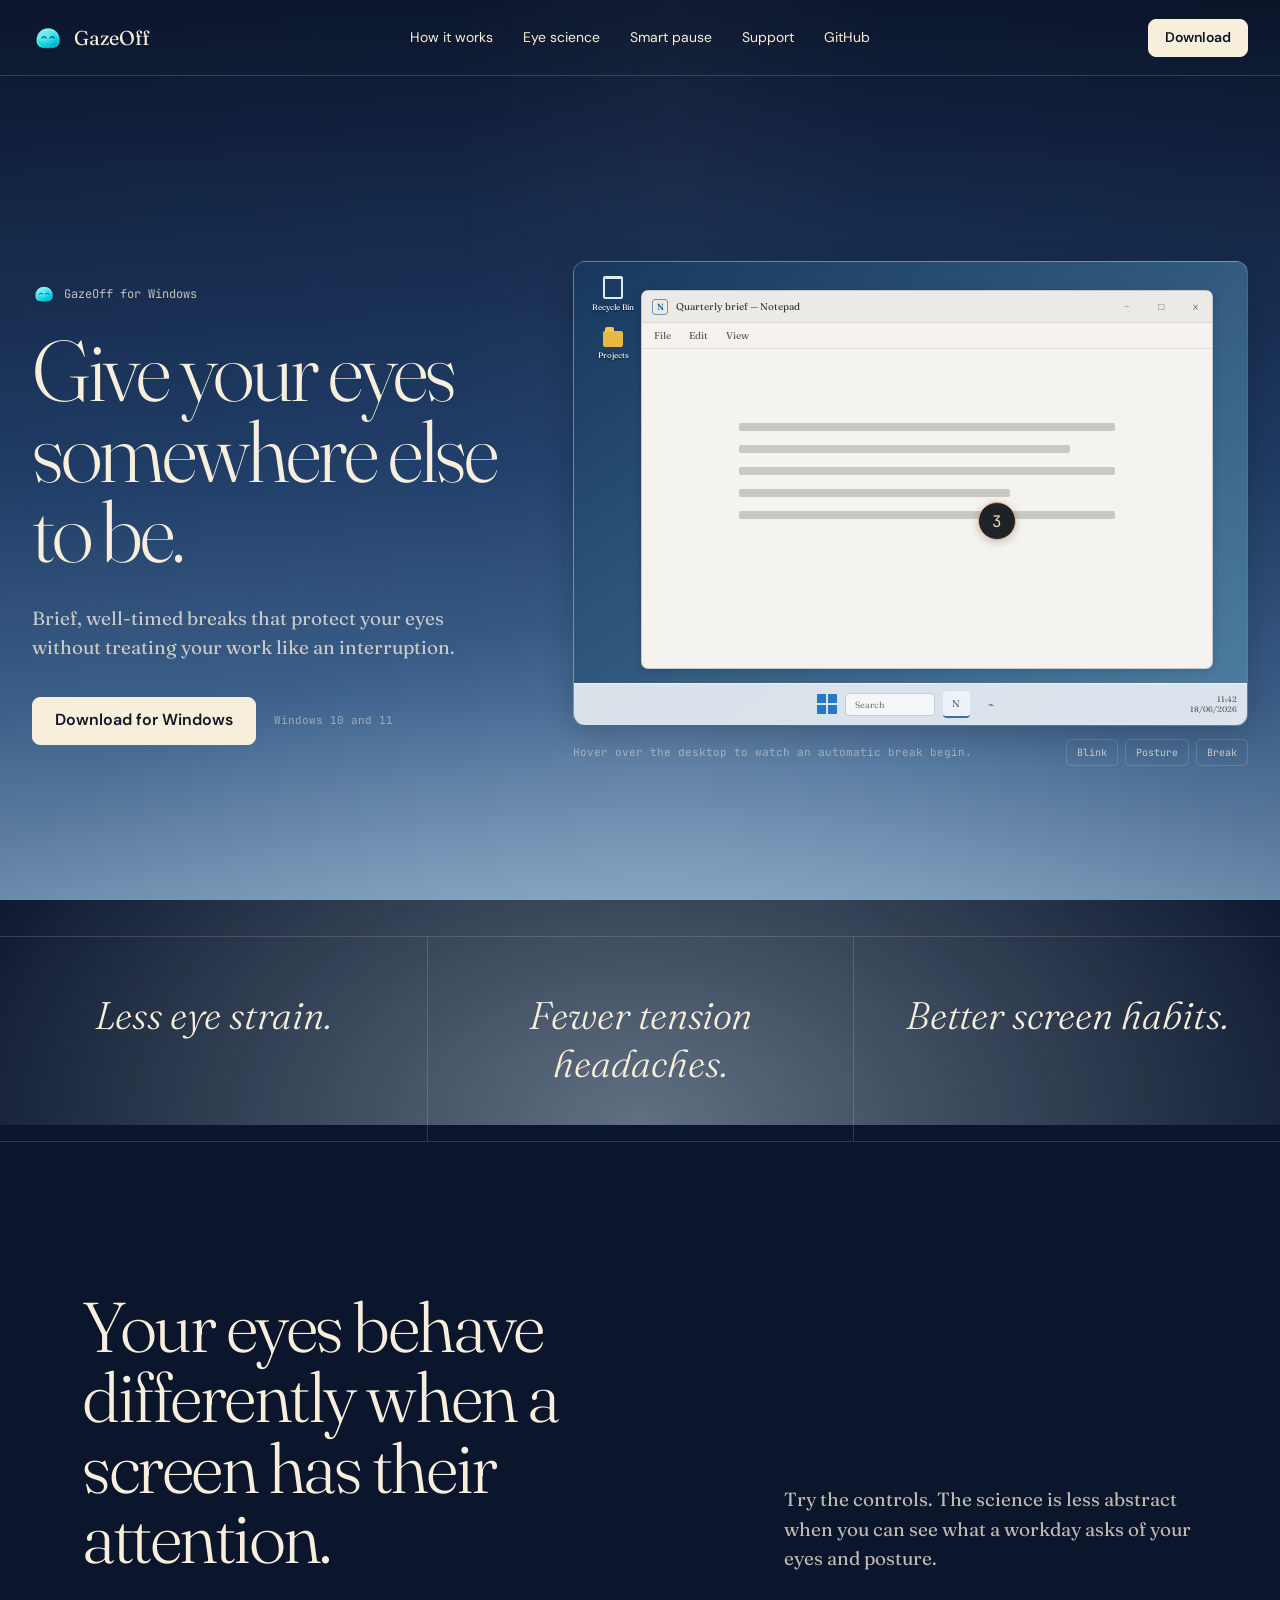
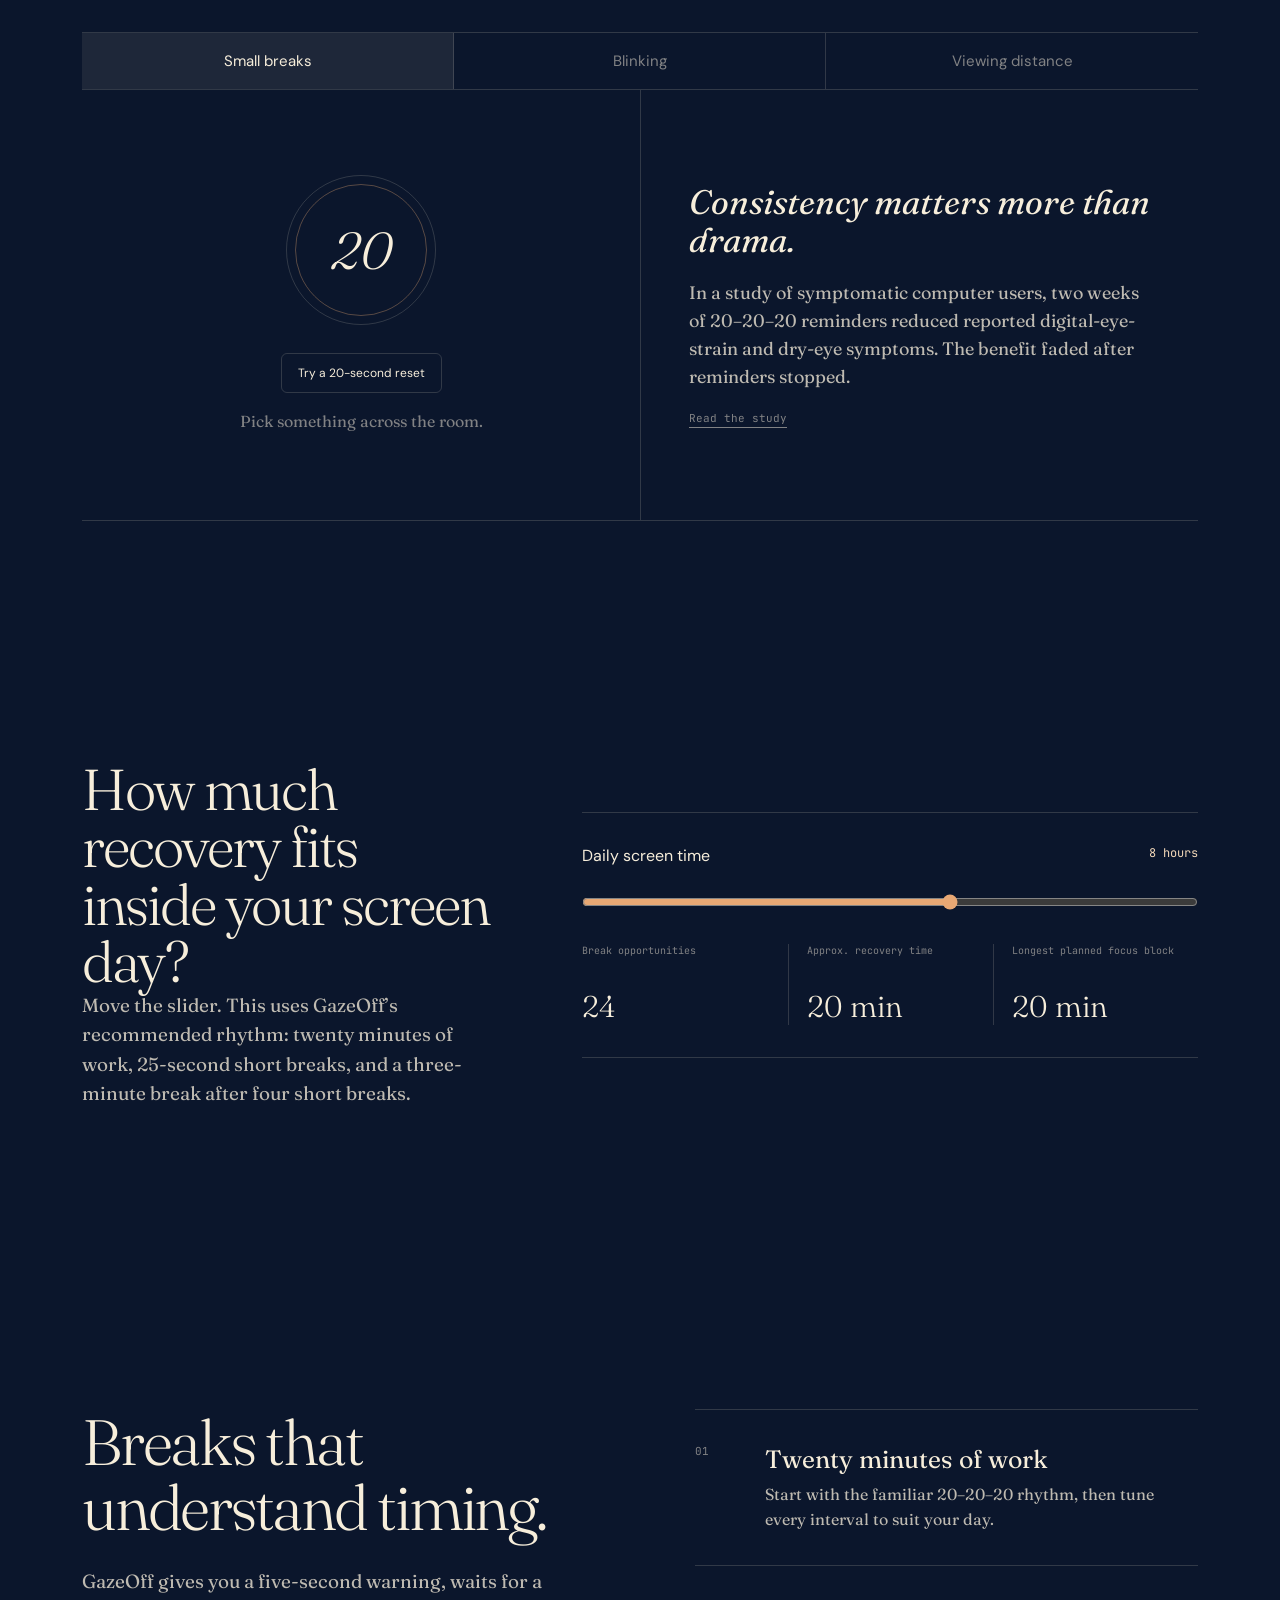
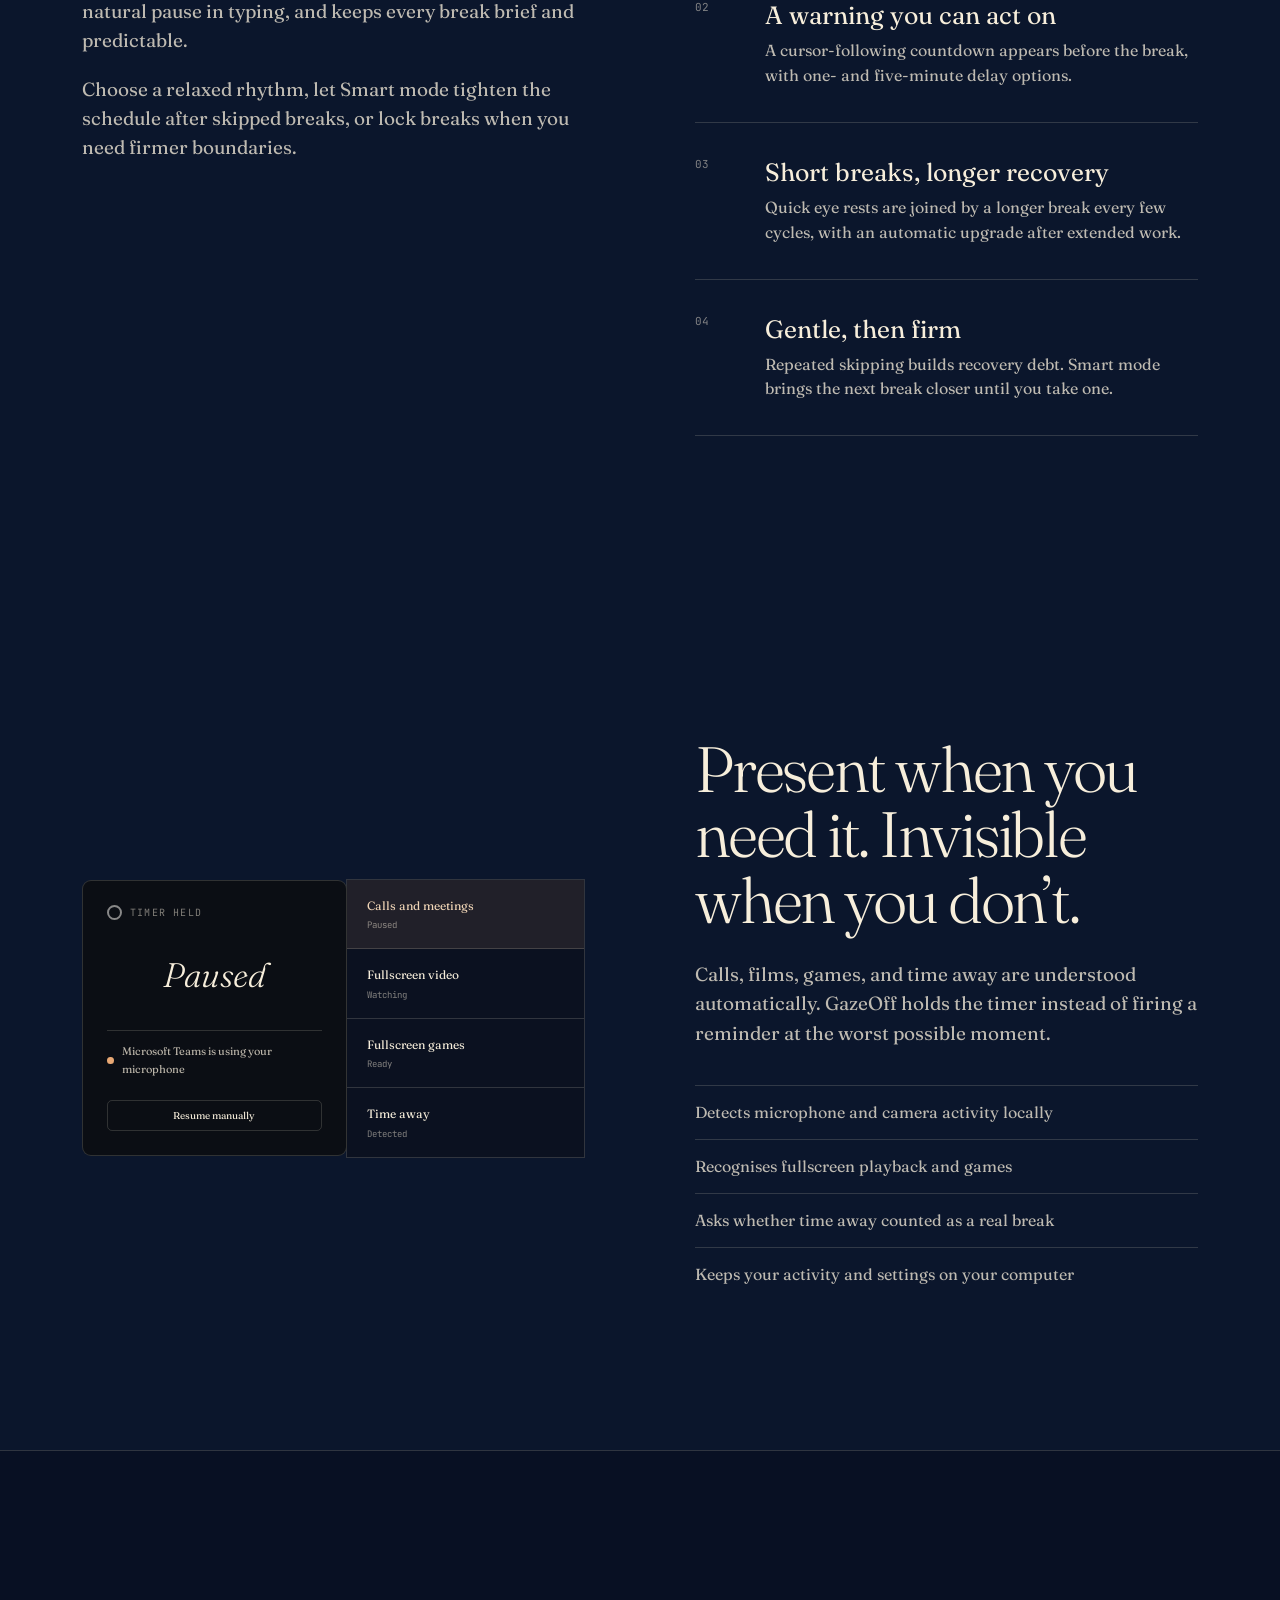
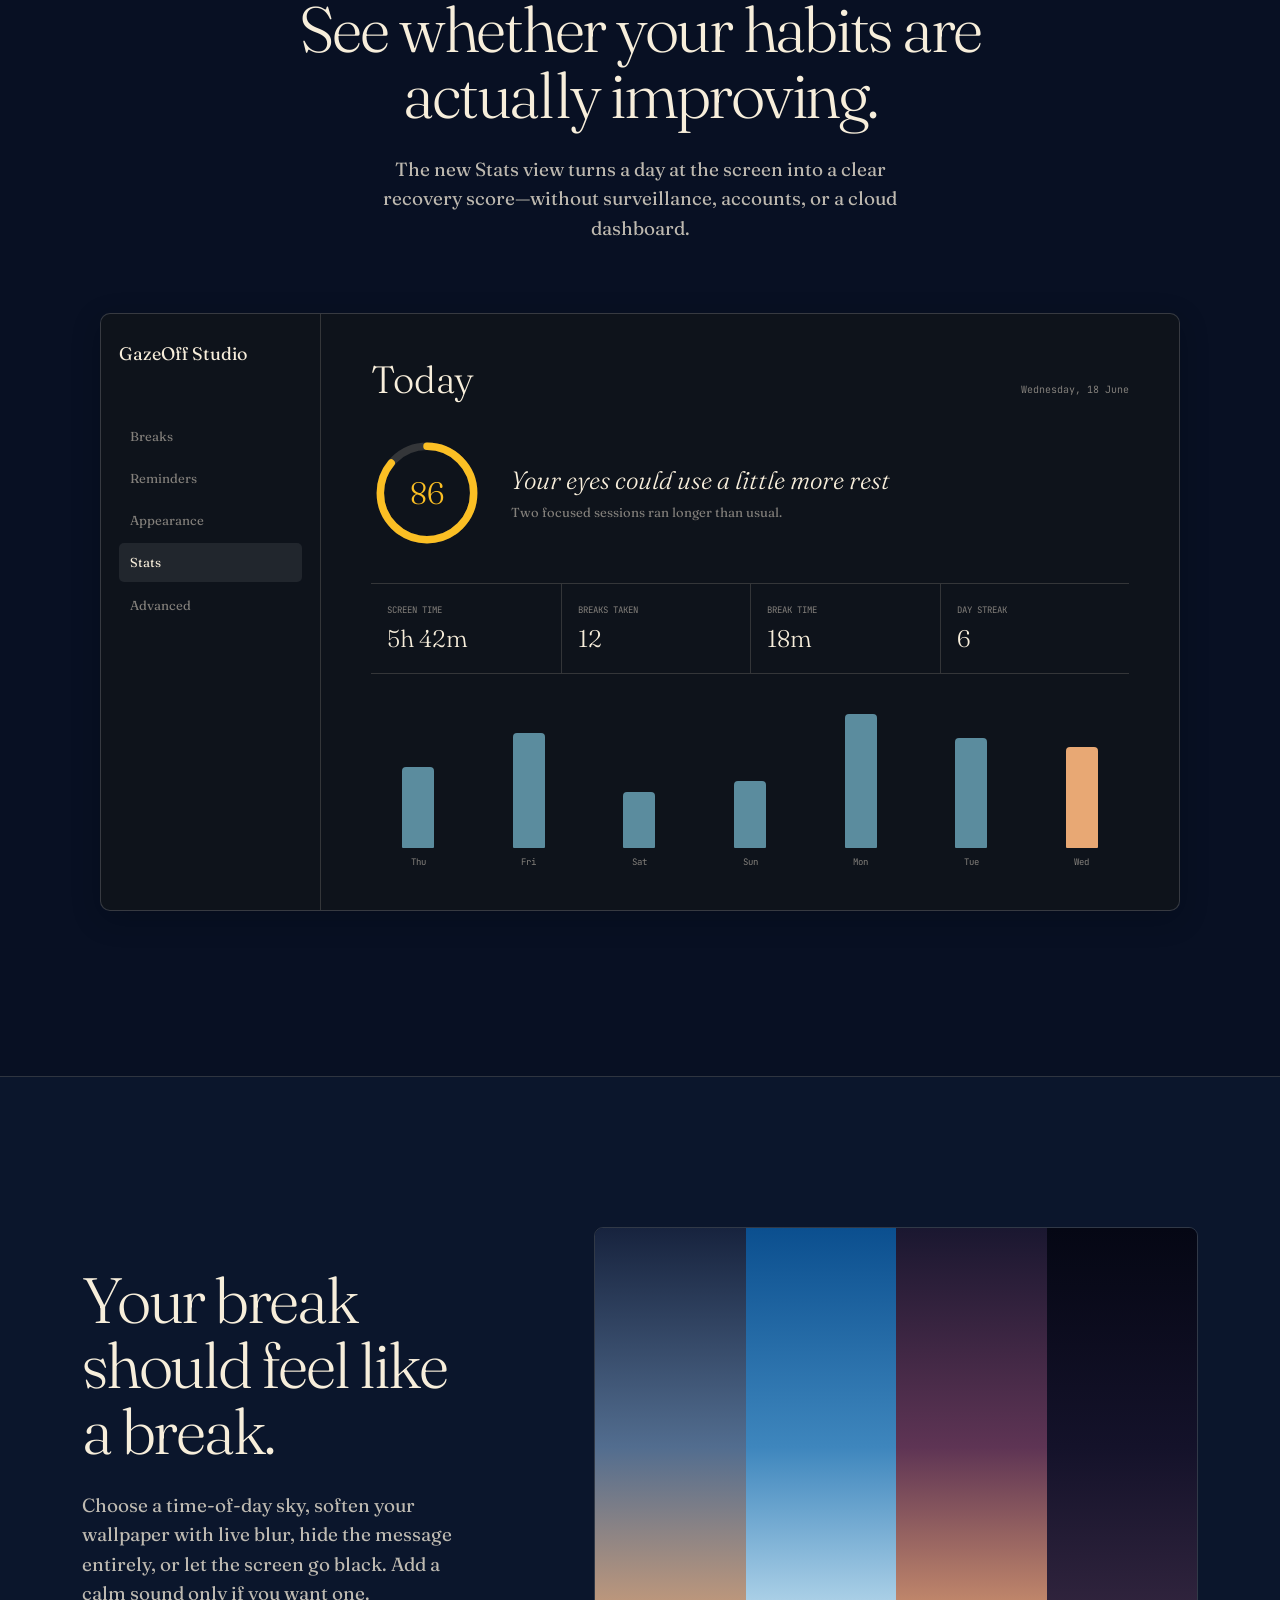
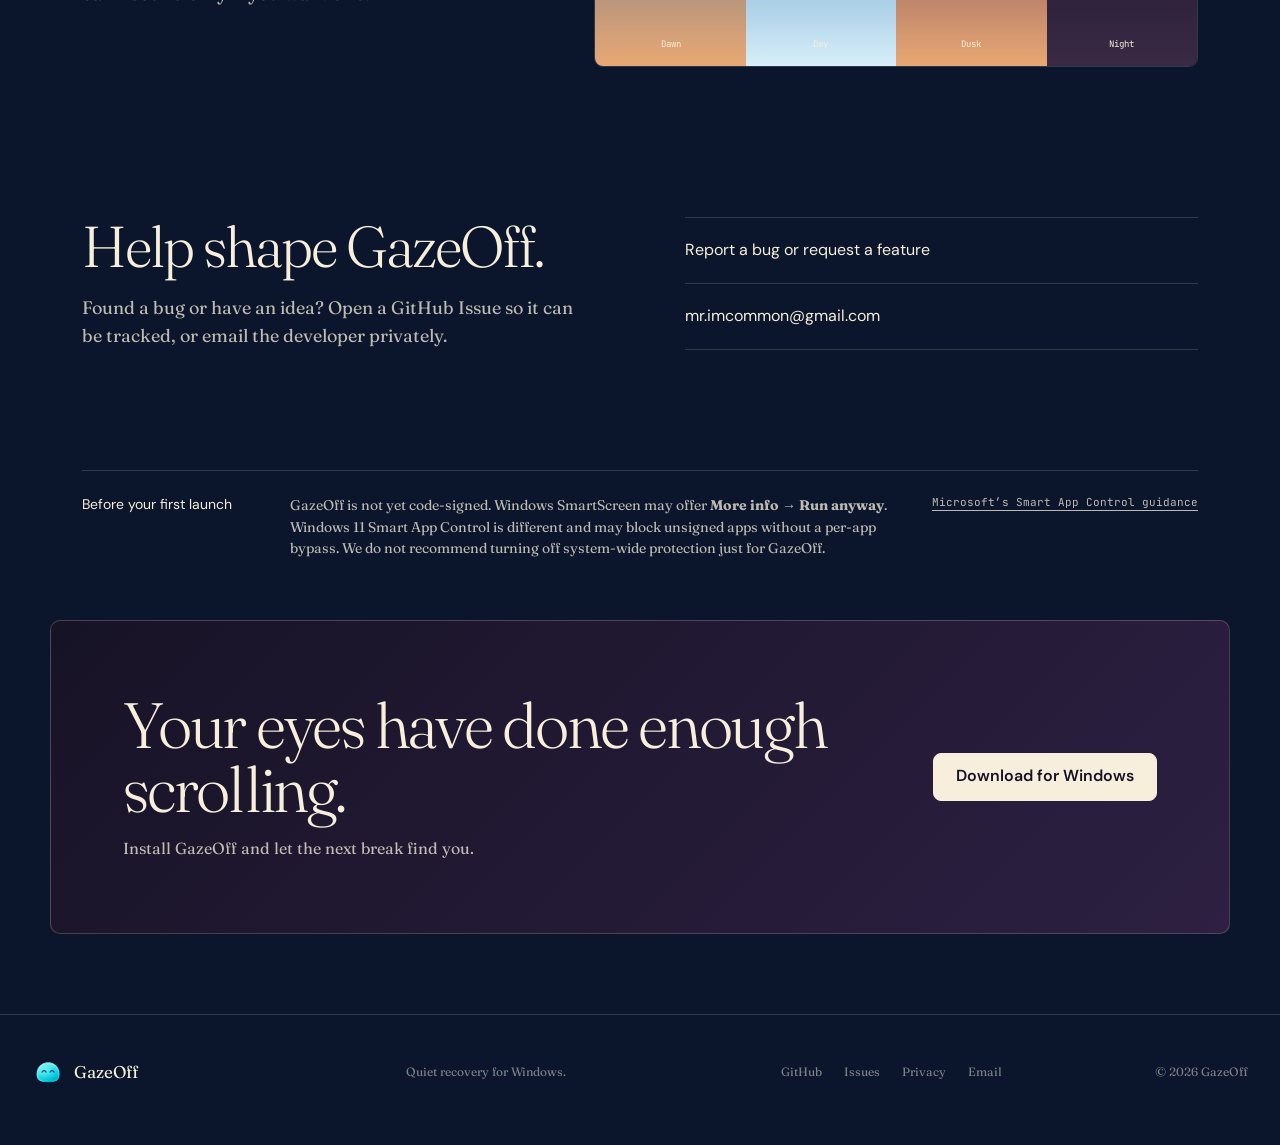
==== website/index.html @ c71328bc "Host v0.1.3 download on Vercel" ====
<!doctype html>
<html lang="en">
<head>
  <meta charset="utf-8">
  <meta name="viewport" content="width=device-width, initial-scale=1">
  <meta name="description" content="GazeOff is a quiet Windows companion for healthier screen habits, with smart breaks, blink and posture reminders, and recovery statistics.">
  <meta name="theme-color" content="#0b162c">
  <title>GazeOff — Give your eyes somewhere else to be</title>
  <link rel="preconnect" href="https://fonts.googleapis.com">
  <link rel="preconnect" href="https://fonts.gstatic.com" crossorigin>
  <link href="https://fonts.googleapis.com/css2?family=DM+Sans:wght@400;500;600&family=Fraunces:ital,opsz,wght@0,9..144,300;0,9..144,450;1,9..144,350&family=JetBrains+Mono:wght@400;500&display=swap" rel="stylesheet">
  <link rel="stylesheet" href="style.css?v=0.1.3">
</head>
<body>
  <div class="sky" aria-hidden="true"><div class="sky-glow"></div><div class="stars"></div></div>

  <header class="site-header">
    <a class="brand" href="#top" aria-label="GazeOff home">
      <img src="assets/tray_blob.png" alt="">
      <span>GazeOff</span>
    </a>
    <nav aria-label="Main navigation">
      <a href="#how-it-works">How it works</a>
      <a href="#science">Eye science</a>
      <a href="#intelligence">Smart pause</a>
      <a href="#support">Support</a>
      <a href="https://github.com/MDSD0/GazeOff" target="_blank" rel="noreferrer">GitHub</a>
    </nav>
    <a class="button button-compact" href="https://gazeoff.vercel.app/downloads/v0.1.3/GazeOff-windows-x64.exe" download>Download</a>
  </header>

  <main id="top">
    <section class="hero">
      <div class="hero-copy">
        <p class="release"><img src="assets/tray_blob.png" alt=""> GazeOff for Windows</p>
        <h1>Give your eyes<br>somewhere else to be.</h1>
        <p class="hero-intro">Brief, well-timed breaks that protect your eyes without treating your work like an interruption.</p>
        <div class="hero-actions">
          <a class="button" href="https://gazeoff.vercel.app/downloads/v0.1.3/GazeOff-windows-x64.exe" download>Download for Windows</a>
          <span>Windows 10 and 11</span>
        </div>
      </div>

      <div class="hero-demo" aria-label="GazeOff break demonstration">
        <div class="desktop-demo">
          <div class="desktop-icons" aria-hidden="true"><span><i class="bin-icon"></i>Recycle Bin</span><span><i class="folder-icon"></i>Projects</span></div>
          <div class="work-window">
            <div class="window-bar"><span class="notepad-mark">N</span><span>Quarterly brief — Notepad</span><div class="window-actions"><i>−</i><i>□</i><i>×</i></div></div>
            <div class="window-menu"><span>File</span><span>Edit</span><span>View</span></div>
            <div class="document-lines"><i></i><i></i><i></i><i></i><i></i></div>
          </div>
          <div class="windows-taskbar"><span class="windows-mark"><i></i><i></i><i></i><i></i></span><span class="task-search">Search</span><span class="task-app active">N</span><span class="task-app">⌁</span><span class="task-clock">11:42<br>18/06/2026</span></div>
          <div class="nudge nudge-blink" aria-hidden="true"><svg viewBox="0 0 200 200"><path class="blink-eye" d="M28 102C42 78 76 78 90 102"/><path class="blink-eye right" d="M110 102C124 78 158 78 172 102"/></svg><span>Blink</span></div>
          <div class="nudge nudge-posture" aria-hidden="true"><svg viewBox="0 0 200 200"><g class="posture-arrow"><path d="M100 145V55M60 95l40-40 40 40"/></g></svg><span>Fix posture</span></div>
          <div class="cursor-countdown" id="cursorCountdown" hidden>5</div>
          <div class="break-screen" id="breakScreen">
            <div class="break-drift"></div>
            <span class="break-brand">GazeOff</span>
            <p class="break-message">Gaze off. <i>See how beautiful the sky is.</i></p>
            <strong>00:25</strong><div class="break-meter"><i></i></div>
            <span class="break-label">Look far</span>
          </div>
        </div>
        <div class="demo-foot"><p class="demo-caption">Hover over the desktop to watch an automatic break begin.</p><div class="demo-controls"><button type="button" data-nudge="blink">Blink</button><button type="button" data-nudge="posture">Posture</button><button type="button" data-show-break>Break</button></div></div>
      </div>
    </section>

    <section class="outcomes" aria-label="Benefits">
      <p>Less eye strain.</p><p>Fewer tension headaches.</p><p>Better screen habits.</p>
    </section>

    <section class="science-lab" id="science">
      <div class="science-intro">
        <h2>Your eyes behave differently when a screen has their attention.</h2>
        <p>Try the controls. The science is less abstract when you can see what a workday asks of your eyes and posture.</p>
      </div>
      <div class="science-interface">
        <div class="science-tabs" role="tablist" aria-label="Explore screen health science">
          <button class="active" type="button" role="tab" aria-selected="true" data-science-tab="breaks">Small breaks</button>
          <button type="button" role="tab" aria-selected="false" data-science-tab="blink">Blinking</button>
          <button type="button" role="tab" aria-selected="false" data-science-tab="posture">Viewing distance</button>
        </div>

        <div class="science-panels">
          <article class="science-panel" data-science-panel="blink">
            <div class="blink-lab">
              <div class="lab-eyes"><i></i><i></i></div>
              <button type="button" id="blinkNow">Blink now</button>
              <span id="blinkCount">0 intentional blinks</span>
            </div>
            <div class="fact-copy"><strong>Electronic reading changes the blink itself.</strong><p>In a controlled study of 50 readers, every reading task lowered blink rate. Electronic reading was the only condition that also increased incomplete blinks.</p><a href="https://pubmed.ncbi.nlm.nih.gov/26517404/" target="_blank" rel="noreferrer">Read the study</a></div>
          </article>

          <article class="science-panel" data-science-panel="posture">
            <div class="distance-lab">
              <div class="person-mark"><i></i><span></span></div><div class="distance-line"><b id="distanceValue">20 in</b></div><div class="monitor-mark"><i></i></div>
              <input id="distanceRange" type="range" min="12" max="32" value="20" aria-label="Monitor viewing distance in inches">
              <p id="distanceStatus">A comfortable minimum.</p>
            </div>
            <div class="fact-copy"><strong>Your neck and eyes share the same workstation.</strong><p>OSHA recommends placing the monitor directly in front of you, at least 20 inches away, with the top line at or below eye level.</p><a href="https://www.osha.gov/etools/computer-workstations/components/monitors" target="_blank" rel="noreferrer">OSHA monitor guidance</a></div>
          </article>

          <article class="science-panel active" data-science-panel="breaks">
            <div class="reset-lab"><div class="reset-ring"><span id="resetTime">20</span></div><button type="button" id="startReset">Try a 20-second reset</button><p id="resetPrompt">Pick something across the room.</p></div>
            <div class="fact-copy"><strong>Consistency matters more than drama.</strong><p>In a study of symptomatic computer users, two weeks of 20–20–20 reminders reduced reported digital-eye-strain and dry-eye symptoms. The benefit faded after reminders stopped.</p><a href="https://pubmed.ncbi.nlm.nih.gov/35963776/" target="_blank" rel="noreferrer">Read the study</a></div>
          </article>
        </div>
      </div>
    </section>

    <section class="screen-math" aria-label="Screen day calculator">
      <div><h2>How much recovery fits inside your screen day?</h2><p>Move the slider. This uses GazeOff’s recommended rhythm: twenty minutes of work, 25-second short breaks, and a three-minute break after four short breaks.</p></div>
      <div class="day-calculator">
        <label for="screenHours">Daily screen time <output id="hoursOutput">8 hours</output></label>
        <input id="screenHours" type="range" min="2" max="12" step="0.5" value="8">
        <dl><div><dt>Break opportunities</dt><dd id="breakOutput">24</dd></div><div><dt>Approx. recovery time</dt><dd id="recoveryOutput">31 min</dd></div><div><dt>Longest planned focus block</dt><dd>20 min</dd></div></dl>
      </div>
    </section>

    <section class="split-section" id="how-it-works">
      <div class="section-copy sticky-copy">
        <h2>Breaks that understand timing.</h2>
        <p>GazeOff gives you a five-second warning, waits for a natural pause in typing, and keeps every break brief and predictable.</p>
        <p>Choose a relaxed rhythm, let Smart mode tighten the schedule after skipped breaks, or lock breaks when you need firmer boundaries.</p>
      </div>
      <div class="feature-ledger">
        <article><span>01</span><div><h3>Twenty minutes of work</h3><p>Start with the familiar 20–20–20 rhythm, then tune every interval to suit your day.</p></div></article>
        <article><span>02</span><div><h3>A warning you can act on</h3><p>A cursor-following countdown appears before the break, with one- and five-minute delay options.</p></div></article>
        <article><span>03</span><div><h3>Short breaks, longer recovery</h3><p>Quick eye rests are joined by a longer break every few cycles, with an automatic upgrade after extended work.</p></div></article>
        <article><span>04</span><div><h3>Gentle, then firm</h3><p>Repeated skipping builds recovery debt. Smart mode brings the next break closer until you take one.</p></div></article>
      </div>
    </section>

    <section class="smart-section" id="intelligence">
      <div class="smart-demo" aria-label="Smart pause demonstration">
        <div class="tray-panel">
          <div class="tray-health"><span class="mini-ring"></span><span>timer held</span></div>
          <div class="tray-time">Paused</div>
          <div class="tray-reason"><span></span>Microsoft Teams is using your microphone</div>
          <button type="button">Resume manually</button>
        </div>
        <div class="detection-list">
          <div class="active"><span>Calls and meetings</span><b>Paused</b></div>
          <div><span>Fullscreen video</span><b>Watching</b></div>
          <div><span>Fullscreen games</span><b>Ready</b></div>
          <div><span>Time away</span><b>Detected</b></div>
        </div>
      </div>
      <div class="section-copy">
        <h2>Present when you need it. Invisible when you don’t.</h2>
        <p>Calls, films, games, and time away are understood automatically. GazeOff holds the timer instead of firing a reminder at the worst possible moment.</p>
        <ul>
          <li>Detects microphone and camera activity locally</li>
          <li>Recognises fullscreen playback and games</li>
          <li>Asks whether time away counted as a real break</li>
          <li>Keeps your activity and settings on your computer</li>
        </ul>
      </div>
    </section>

    <section class="stats-section" id="stats">
      <div class="section-copy stats-copy">
        <h2>See whether your habits are actually improving.</h2>
        <p>The new Stats view turns a day at the screen into a clear recovery score—without surveillance, accounts, or a cloud dashboard.</p>
      </div>
      <div class="stats-window" aria-label="Recovery stats demonstration">
        <div class="stats-sidebar">
          <span class="window-title">GazeOff Studio</span>
          <nav><span>Breaks</span><span>Reminders</span><span>Appearance</span><span class="selected">Stats</span><span>Advanced</span></nav>
        </div>
        <div class="stats-content">
          <div class="stats-heading"><h3>Today</h3><span>Wednesday, 18 June</span></div>
          <div class="score-row">
            <div class="score-ring"><svg viewBox="0 0 120 120"><circle cx="60" cy="60" r="50"/><circle class="score-progress" cx="60" cy="60" r="50"/></svg><strong>86</strong></div>
            <div><h4>Your eyes could use a little more rest</h4><p>Two focused sessions ran longer than usual.</p></div>
          </div>
          <dl class="stat-line"><div><dt>Screen time</dt><dd>5h 42m</dd></div><div><dt>Breaks taken</dt><dd>12</dd></div><div><dt>Break time</dt><dd>18m</dd></div><div><dt>Day streak</dt><dd>6</dd></div></dl>
          <div class="week-chart"><div style="--h:51%"><i></i><span>Thu</span></div><div style="--h:72%"><i></i><span>Fri</span></div><div style="--h:35%"><i></i><span>Sat</span></div><div style="--h:42%"><i></i><span>Sun</span></div><div style="--h:84%"><i></i><span>Mon</span></div><div style="--h:69%"><i></i><span>Tue</span></div><div class="today" style="--h:63%"><i></i><span>Wed</span></div></div>
        </div>
      </div>
    </section>

    <section class="personalise">
      <div class="section-copy"><h2>Your break should feel like a break.</h2><p>Choose a time-of-day sky, soften your wallpaper with live blur, hide the message entirely, or let the screen go black. Add a calm sound only if you want one.</p></div>
      <div class="sky-strip" aria-label="GazeOff time of day skies"><div data-time="Dawn"></div><div data-time="Day"></div><div data-time="Dusk"></div><div data-time="Night"></div></div>
    </section>

    <section class="support-section" id="support">
      <div>
        <h2>Help shape GazeOff.</h2>
        <p>Found a bug or have an idea? Open a GitHub Issue so it can be tracked, or email the developer privately.</p>
      </div>
      <div class="support-actions">
        <a href="https://github.com/MDSD0/GazeOff/issues/new/choose" target="_blank" rel="noreferrer">Report a bug or request a feature</a>
        <a href="mailto:mr.imcommon@gmail.com?subject=GazeOff%20feedback">mr.imcommon@gmail.com</a>
      </div>
    </section>

    <section class="windows-note" aria-label="Windows security information">
      <strong>Before your first launch</strong>
      <p>GazeOff is not yet code-signed. Windows SmartScreen may offer <b>More info → Run anyway</b>. Windows 11 Smart App Control is different and may block unsigned apps without a per-app bypass. We do not recommend turning off system-wide protection just for GazeOff.</p>
      <a href="https://support.microsoft.com/en-us/windows/smart-app-control-frequently-asked-questions-285ea03d-fa88-4d56-882e-6698afdb7003" target="_blank" rel="noreferrer">Microsoft’s Smart App Control guidance</a>
    </section>

    <section class="closing" id="download">
      <div><h2>Your eyes have done enough scrolling.</h2><p>Install GazeOff and let the next break find you.</p></div>
      <a class="button button-light" href="https://gazeoff.vercel.app/downloads/v0.1.3/GazeOff-windows-x64.exe" download aria-label="Download GazeOff for Windows">Download for Windows</a>
    </section>
  </main>

  <footer>
    <a class="brand" href="#top"><img src="assets/tray_blob.png" alt=""><span>GazeOff</span></a>
    <p>Quiet recovery for Windows.</p>
    <div><a href="https://github.com/MDSD0/GazeOff">GitHub</a><a href="https://github.com/MDSD0/GazeOff/issues/new/choose">Issues</a><a href="/privacy">Privacy</a><a href="mailto:mr.imcommon@gmail.com?subject=GazeOff%20feedback">Email</a></div>
    <p>© 2026 GazeOff</p>
  </footer>
  <script src="app.js?v=0.1.2"></script>
</body>
</html>
---- website/style.css ----
:root{--zenith:#0b162c;--high:#15294a;--mid:#213f6a;--low:#3e638e;--horizon:#7093b5;--glow:#b6cbd9;--ink:#f7eedb;--soft:rgba(247,238,219,.76);--faint:rgba(247,238,219,.5);--rule:rgba(247,238,219,.16);--paper:#f3efe5;--dark:#10141b;--display:'Fraunces',Georgia,serif;--body:'Fraunces',Georgia,serif;--sans:'DM Sans',sans-serif;--mono:'JetBrains Mono',monospace}
*{box-sizing:border-box}html{scroll-behavior:smooth}body{margin:0;background:var(--zenith);color:var(--ink);font-family:var(--body);font-size:16px;line-height:1.55;-webkit-font-smoothing:antialiased}button,a{font:inherit}a{color:inherit}.sky{position:fixed;inset:0;z-index:-2;background:linear-gradient(to bottom,var(--zenith),var(--high) 24%,var(--mid) 52%,var(--low) 78%,var(--horizon));transition:background 350ms linear}.sky::after{content:"";position:absolute;inset:0;background:linear-gradient(90deg,rgba(0,0,0,.08),transparent 35%,rgba(255,255,255,.035),transparent 70%,rgba(0,0,0,.1));opacity:.7}.sky-glow{position:absolute;inset:auto -15% -25%;height:60%;background:radial-gradient(ellipse at 50% 100%,color-mix(in srgb,var(--glow) 50%,transparent),transparent 65%)}.stars{position:absolute;inset:0;opacity:var(--star-opacity,0);background-image:radial-gradient(circle,#f7eedb 0 1px,transparent 1.2px),radial-gradient(circle,#f7eedb 0 .7px,transparent 1px);background-size:173px 173px,97px 97px;background-position:21px 18px,70px 42px;transition:opacity .3s}
.site-header{position:relative;z-index:10;max-width:1280px;height:76px;margin:auto;padding:0 32px;display:grid;grid-template-columns:1fr auto 1fr;align-items:center;border-bottom:1px solid var(--rule)}.brand{display:inline-flex;align-items:center;gap:10px;width:max-content;text-decoration:none;font-family:var(--display);font-size:20px}.brand svg{width:27px;fill:none;stroke:currentColor;stroke-width:1.4}.brand img{width:32px;height:32px;object-fit:contain}.site-header nav{display:flex;gap:30px;font-family:var(--sans)}.site-header nav a,.site-header>.button{font-size:14px;text-decoration:none}.site-header>.button{justify-self:end}.button{display:inline-flex;align-items:center;justify-content:center;min-height:48px;padding:0 22px;border:1px solid var(--ink);border-radius:8px;background:var(--ink);color:#101827;font-family:var(--sans);font-weight:600;text-decoration:none;transition:background 160ms,color 160ms}.button:hover{background:transparent;color:var(--ink)}.button-compact{min-height:38px;padding:0 16px}
main{overflow:hidden}.hero{max-width:1280px;min-height:860px;margin:auto;padding:105px 32px 90px;display:grid;grid-template-columns:.82fr 1.18fr;gap:72px;align-items:center}.release{font-family:var(--mono);font-size:12px;color:var(--soft);margin:0 0 24px}.hero h1,.section-copy h2,.closing h2{font-family:var(--display);font-weight:300;letter-spacing:-.035em}.hero h1{font-size:clamp(58px,6.7vw,100px);line-height:.94;margin:0 0 32px}.hero-intro{max-width:560px;font-size:20px;color:var(--soft);margin:0 0 34px}.hero-actions{display:flex;align-items:center;gap:18px}.hero-actions span{font-family:var(--mono);font-size:11px;color:var(--faint)}
.hero-demo{min-width:0}.desktop-demo{position:relative;aspect-ratio:16/11;overflow:hidden;border:1px solid rgba(255,255,255,.16);border-radius:12px;background:#e7e4dc;color:#242833;box-shadow:0 8px 30px rgba(0,0,0,.18)}.desktop-top{height:38px;padding:0 16px;display:flex;align-items:center;justify-content:space-between;border-bottom:1px solid rgba(0,0,0,.12);font:10px var(--mono);color:#6b6e73}.document-lines{width:62%;margin:14% auto}.document-lines i{display:block;width:100%;height:8px;margin:14px 0;background:#c9c8c2;border-radius:2px}.document-lines i:nth-child(2){width:88%}.document-lines i:nth-child(4){width:72%}.heads-up{position:absolute;right:5%;bottom:8%;display:grid;grid-template-columns:auto 1fr auto;gap:13px;align-items:center;width:440px;padding:14px;background:#141922;color:var(--ink);border:1px solid rgba(255,255,255,.1);border-radius:8px;box-shadow:0 4px 12px rgba(0,0,0,.25)}.countdown{display:grid;place-items:center;width:38px;height:38px;border:1px solid #e8a874;border-radius:50%;font:16px var(--mono);color:#e8a874}.heads-up strong,.heads-up small{display:block}.heads-up strong{font-family:var(--display);font-style:italic;font-weight:400}.heads-up small{font-size:11px;color:var(--faint)}.heads-up button,.break-actions button,.tray-panel button{border:1px solid var(--rule);border-radius:5px;background:transparent;color:inherit;padding:7px 9px;font-size:10px;cursor:pointer}.break-screen{position:absolute;inset:38px 0 0;display:flex;flex-direction:column;align-items:center;justify-content:center;background:linear-gradient(to bottom,#1a1730,#2d2042 25%,#5e3454 54%,#b56953 82%,#e8a874);color:var(--ink);opacity:0;pointer-events:none;transition:opacity .7s}.break-screen.active{opacity:1;pointer-events:auto}.break-label{font:10px var(--mono);letter-spacing:.18em;color:var(--soft)}.break-screen>strong{font:italic 300 68px var(--display);margin:4px}.break-screen>p{font-family:var(--display);font-style:italic;margin:0 0 34px}.break-actions{position:absolute;bottom:20px;display:flex;gap:8px}.demo-caption{margin:13px 0 0;text-align:right;font:11px var(--mono);color:var(--faint)}
.outcomes{border-top:1px solid var(--rule);border-bottom:1px solid var(--rule);display:grid;grid-template-columns:repeat(3,1fr)}.outcomes p{margin:0;padding:54px 32px;text-align:center;font:italic 300 clamp(24px,3vw,40px) var(--display)}.outcomes p+ p{border-left:1px solid var(--rule)}
.split-section,.smart-section,.personalise{max-width:1180px;margin:0 auto;padding:150px 32px;display:grid;grid-template-columns:1fr 1fr;gap:110px}.section-copy h2{font-size:clamp(44px,5vw,68px);line-height:1.02;margin:0 0 28px}.section-copy>p{max-width:520px;font-size:18px;color:var(--soft)}.sticky-copy{align-self:start;position:sticky;top:80px}.feature-ledger article{display:grid;grid-template-columns:48px 1fr;gap:22px;padding:34px 0;border-top:1px solid var(--rule)}.feature-ledger article:last-child{border-bottom:1px solid var(--rule)}.feature-ledger article>span{font:11px var(--mono);color:var(--faint)}.feature-ledger h3{font:400 25px var(--display);margin:0 0 8px}.feature-ledger p{margin:0;color:var(--soft)}
.smart-section{align-items:center}.smart-demo{display:grid;grid-template-columns:1fr .9fr;align-items:center}.tray-panel{position:relative;z-index:2;padding:24px;background:rgba(12,14,18,.9);border:1px solid var(--rule);border-radius:9px}.tray-health{display:flex;gap:8px;align-items:center;font:10px var(--mono);text-transform:uppercase;letter-spacing:.12em;color:var(--faint)}.mini-ring{width:15px;height:15px;border:2px solid #888;border-radius:50%}.tray-time{padding:34px 0;text-align:center;font:italic 300 34px var(--display)}.tray-reason{display:flex;align-items:center;gap:8px;padding:12px 0;border-top:1px solid var(--rule);font-size:11px;color:var(--soft)}.tray-reason>span{width:7px;height:7px;background:#e8a874;border-radius:50%}.tray-panel button{width:100%;margin-top:10px}.detection-list{margin-left:-1px;border:1px solid var(--rule);background:rgba(12,14,18,.42)}.detection-list div{padding:17px 20px;border-bottom:1px solid var(--rule);font-size:12px}.detection-list div:last-child{border:0}.detection-list span,.detection-list b{display:block}.detection-list b{font:9px var(--mono);color:var(--faint);margin-top:4px}.detection-list .active{background:rgba(232,168,116,.1);color:#f2d7b8}.section-copy ul{list-style:none;padding:18px 0 0;margin:0}.section-copy li{padding:14px 0;border-top:1px solid var(--rule);color:var(--soft)}
.stats-section{padding:145px 32px 165px;background:rgba(5,7,20,.33);border-top:1px solid var(--rule);border-bottom:1px solid var(--rule)}.stats-copy{max-width:850px;margin:0 auto 70px;text-align:center}.stats-copy>p{margin-left:auto;margin-right:auto}.stats-window{max-width:1080px;min-height:590px;margin:auto;display:grid;grid-template-columns:220px 1fr;overflow:hidden;border:1px solid rgba(255,255,255,.17);border-radius:10px;background:rgba(16,20,27,.93);box-shadow:0 8px 30px rgba(0,0,0,.2)}.stats-sidebar{padding:28px 18px;border-right:1px solid var(--rule)}.window-title{font:18px var(--display)}.stats-sidebar nav{display:flex;flex-direction:column;gap:4px;margin-top:50px}.stats-sidebar nav span{padding:9px 11px;border-radius:5px;color:var(--faint);font-size:13px}.stats-sidebar nav .selected{background:rgba(255,255,255,.08);color:var(--ink)}.stats-content{padding:42px 50px}.stats-heading{display:flex;justify-content:space-between;align-items:baseline}.stats-heading h3{margin:0;font:300 38px var(--display)}.stats-heading>span{font:10px var(--mono);color:var(--faint)}.score-row{display:flex;align-items:center;gap:28px;padding:34px 0}.score-ring{position:relative;width:112px;height:112px;flex:0 0 auto}.score-ring svg{width:100%;transform:rotate(-90deg)}.score-ring circle{fill:none;stroke:var(--rule);stroke-width:8}.score-ring .score-progress{stroke:#fbbf24;stroke-dasharray:270 314;stroke-linecap:round}.score-ring strong{position:absolute;inset:0;display:grid;place-items:center;font:300 31px var(--display);color:#fbbf24}.score-row h4{margin:0 0 7px;font:italic 300 25px var(--display)}.score-row p{margin:0;color:var(--faint);font-size:13px}.stat-line{display:grid;grid-template-columns:repeat(4,1fr);margin:0;border-top:1px solid var(--rule);border-bottom:1px solid var(--rule)}.stat-line div{padding:20px 16px}.stat-line div+div{border-left:1px solid var(--rule)}.stat-line dt{font:9px var(--mono);color:var(--faint);text-transform:uppercase}.stat-line dd{margin:8px 0 0;font:300 24px var(--display)}.week-chart{height:160px;margin-top:34px;display:flex;align-items:end;justify-content:space-around;gap:16px}.week-chart div{height:100%;flex:1;display:flex;flex-direction:column;justify-content:flex-end;align-items:center;gap:8px}.week-chart i{display:block;width:min(32px,100%);height:var(--h);background:#5b8c9e;border-radius:4px 4px 1px 1px}.week-chart .today i{background:#e8a874}.week-chart span{font:9px var(--mono);color:var(--faint)}
.personalise{grid-template-columns:.8fr 1.2fr;align-items:center}.sky-strip{height:440px;display:grid;grid-template-columns:repeat(4,1fr);overflow:hidden;border-radius:9px;border:1px solid var(--rule)}.sky-strip div{position:relative}.sky-strip div::after{content:attr(data-time);position:absolute;bottom:16px;left:50%;translate:-50% 0;font:9px var(--mono);color:var(--ink)}.sky-strip div:nth-child(1){background:linear-gradient(#17233e,#526d8f,#e8a874)}.sky-strip div:nth-child(2){background:linear-gradient(#0b4f8f,#3e86bd,#d7eef8)}.sky-strip div:nth-child(3){background:linear-gradient(#1a1730,#5e3454,#e8a874)}.sky-strip div:nth-child(4){background:linear-gradient(#050714,#14122a,#3a2a44)}
.closing{max-width:1180px;margin:0 auto 80px;padding:72px;display:flex;align-items:center;justify-content:space-between;gap:40px;background:linear-gradient(135deg,#171326,#2d2042);color:var(--ink);border:1px solid rgba(242,215,184,.22);border-radius:10px}.closing h2{font-size:clamp(40px,5vw,66px);line-height:1;margin:0 0 15px}.closing p{margin:0;color:var(--soft)}.button-light{border-color:var(--ink);background:var(--ink);color:#171326;white-space:nowrap}.button-light:hover{background:transparent;color:var(--ink)}
.support-section{max-width:1180px;margin:0 auto;padding:0 32px 120px;display:grid;grid-template-columns:1fr 1fr;gap:90px;align-items:end}.support-section h2{margin:0 0 18px;font:300 clamp(40px,4.5vw,62px)/1 var(--display);letter-spacing:-.035em}.support-section p{max-width:540px;margin:0;color:var(--soft);font-size:18px}.support-actions{border-top:1px solid var(--rule)}.support-actions a{display:block;padding:20px 0;border-bottom:1px solid var(--rule);font-family:var(--sans);text-decoration:none}.support-actions a:hover{text-decoration:underline;text-underline-offset:5px}
.windows-note{max-width:1116px;margin:0 auto 36px;padding:24px 0;display:grid;grid-template-columns:180px 1fr auto;gap:28px;align-items:start;border-top:1px solid var(--rule);color:var(--soft)}.windows-note strong{color:var(--ink);font:14px var(--sans)}.windows-note p{margin:0;font-size:14px}.windows-note a{font:11px var(--mono);white-space:nowrap;text-underline-offset:4px}
footer{max-width:1280px;margin:auto;padding:36px 32px 52px;display:grid;grid-template-columns:1fr 1fr 1fr auto;align-items:center;border-top:1px solid var(--rule);font-size:12px;color:var(--faint)}footer .brand{font-size:17px;color:var(--ink)}footer>div{display:flex;gap:22px}footer a{text-decoration:none}
@media(max-width:900px){.site-header{grid-template-columns:1fr auto}.site-header nav{display:none}.hero{min-height:auto;padding-top:90px;grid-template-columns:1fr;gap:60px}.hero-copy{text-align:center}.hero-intro{margin-left:auto;margin-right:auto}.hero-actions{justify-content:center}.split-section,.smart-section,.personalise,.support-section{grid-template-columns:1fr;gap:60px;padding:100px 24px}.support-section{padding-top:0}.sticky-copy{position:static}.smart-demo{order:2}.stats-window{grid-template-columns:160px 1fr}.stats-content{padding:34px 26px}.closing{margin:0 24px 60px;padding:48px}.outcomes p{padding:38px 16px}.outcomes{grid-template-columns:1fr}.outcomes p+ p{border-left:0;border-top:1px solid var(--rule)}footer{grid-template-columns:1fr 1fr;gap:24px}}
@media(max-width:640px){.site-header{padding:0 20px}.hero{padding:70px 20px}.hero h1{font-size:54px}.hero-actions{flex-direction:column}.heads-up{left:4%;right:4%;width:auto}.heads-up button{display:none}.break-screen>strong{font-size:52px}.stats-section{padding:90px 16px}.stats-window{display:block}.stats-sidebar{display:none}.stats-content{padding:28px 20px}.score-row{align-items:flex-start}.score-ring{width:90px;height:90px}.stat-line{grid-template-columns:1fr 1fr}.stat-line div:nth-child(3){border-left:0;border-top:1px solid var(--rule)}.stat-line div:nth-child(4){border-top:1px solid var(--rule)}.week-chart{gap:6px}.personalise{padding-left:20px;padding-right:20px}.sky-strip{height:330px}.closing{margin-left:16px;margin-right:16px;padding:34px 24px;display:block}.closing .button{margin-top:28px}footer{grid-template-columns:1fr;align-items:start}}
@media(max-width:760px){.windows-note{margin:0 20px 36px;grid-template-columns:1fr;gap:12px}.windows-note a{white-space:normal}}
@media(prefers-reduced-motion:reduce){html{scroll-behavior:auto}.sky{transition:none}}

/* Live app stage */
.desktop-demo{cursor:none}.demo-pointer{position:absolute;z-index:9;left:72%;top:55%;width:11px;height:17px;background:#111;clip-path:polygon(0 0,100% 65%,58% 70%,77% 100%,60% 100%,42% 73%,0 100%);filter:drop-shadow(0 1px 1px #fff);pointer-events:none}.heads-up{z-index:8;will-change:left,top}.nudge{position:absolute;z-index:7;right:8%;top:18%;width:112px;color:#00c9ff;text-align:center;opacity:0;transform:translateY(8px) scale(.96);pointer-events:none;transition:opacity .25s,transform .25s}.nudge.show{opacity:1;transform:none}.nudge svg{width:96px;height:96px;overflow:visible;fill:none;stroke:currentColor;stroke-width:20;stroke-linecap:round;stroke-linejoin:round;filter:drop-shadow(0 0 7px color-mix(in srgb,currentColor 55%,transparent));animation:gentle-bob 2.8s ease-in-out infinite}.nudge span{display:block;margin-top:-12px;font:italic 500 13px var(--display)}.nudge-posture{color:#00ffcc}.posture-arrow{transform-origin:50% 50%;animation:arrow-bounce 1.5s ease-in-out infinite}.nudge-blink svg{fill:currentColor;stroke:none;filter:drop-shadow(0 0 7px color-mix(in srgb,currentColor 45%,transparent))}.blink-eye{transform-box:fill-box;transform-origin:center;animation:cute-blink 2.8s ease-in-out infinite}.blink-eye.right{animation-delay:36ms}.break-drift{position:absolute;inset:-8%;background:radial-gradient(ellipse 55% 38% at 28% 68%,rgba(242,215,184,.22),transparent 62%),radial-gradient(ellipse 42% 32% at 72% 70%,rgba(181,105,83,.3),transparent 60%);animation:break-drift 18s linear infinite}.break-brand{position:absolute;top:20px;font:italic 13px var(--display);color:var(--faint)}.break-message{position:relative!important;margin:0 0 18px!important;font-size:clamp(19px,2.4vw,34px)!important}.break-message i{font-weight:300;color:var(--soft)}.break-screen>strong{position:relative;font-size:clamp(40px,5vw,62px)}.break-meter{position:relative;width:45%;height:1px;background:var(--rule)}.break-meter i{display:block;width:35%;height:1px;background:#e8a874;animation:meter-grow 5s linear forwards}.break-label{position:relative;margin-top:10px;text-transform:none;letter-spacing:0;font-family:var(--display);font-style:italic}.demo-foot{display:flex;align-items:center;justify-content:space-between;gap:16px;margin-top:13px}.demo-caption{margin:0;text-align:left}.demo-controls{display:flex;gap:7px}.demo-controls button{padding:6px 10px;border:1px solid var(--rule);border-radius:5px;background:transparent;color:var(--soft);font:10px var(--mono);cursor:pointer}.demo-controls button:hover{color:var(--ink);border-color:var(--soft)}
@keyframes gentle-bob{0%,100%{transform:translateY(3px) scale(.98)}48%{transform:translateY(-4px) scale(1.02)}62%{transform:translateY(-2px)}}@keyframes arrow-bounce{0%,100%{transform:translateY(8px)}50%{transform:translateY(-12px)}}@keyframes cute-blink{0%,27%,38%,100%{transform:scaleY(1)}31%{transform:scaleY(.16)}34%{transform:scaleY(.42)}}@keyframes break-drift{0%,100%{transform:translateX(-3%) translateY(1%)}50%{transform:translateX(2%) translateY(-1%)}}@keyframes meter-grow{from{width:0}to{width:100%}}
@media(max-width:640px){.demo-foot{align-items:flex-start;flex-direction:column}.demo-controls{width:100%}.demo-controls button{flex:1}.nudge{width:86px}.nudge svg{width:78px;height:78px}}

/* Recognisable Windows work surface */
.desktop-demo{background:linear-gradient(145deg,#17375e 0%,#4e7fa0 100%)}.desktop-top{display:none}.work-window{position:absolute;left:5%;right:5%;top:6%;bottom:12%;overflow:hidden;border:1px solid rgba(0,0,0,.18);border-radius:7px;background:#f5f3ed;box-shadow:0 2px 8px rgba(0,0,0,.14)}.window-bar{height:32px;display:flex;align-items:center;gap:8px;padding-left:10px;border-bottom:1px solid #ddd9d1;background:#eceae4;font:10px var(--body);color:#34363a}.notepad-mark{display:grid;place-items:center;width:16px;height:16px;border:1px solid #6f93b0;border-radius:3px;color:#2e6591;font-size:9px;font-weight:600}.window-actions{height:100%;margin-left:auto;display:flex}.window-actions i{display:grid;place-items:center;width:34px;font-style:normal;color:#65676a}.window-actions i:last-child{font-size:14px}.window-menu{height:26px;display:flex;align-items:center;gap:18px;padding:0 12px;border-bottom:1px solid #e2ded6;font:10px var(--body);color:#55575b}.document-lines{width:66%;margin:13% auto}.windows-taskbar{position:absolute;z-index:6;left:0;right:0;bottom:0;height:42px;display:flex;align-items:center;justify-content:center;gap:8px;background:rgba(235,240,245,.9);border-top:1px solid rgba(255,255,255,.55);color:#30353a}.windows-mark{width:20px;height:20px;display:grid;grid-template-columns:1fr 1fr;gap:2px}.windows-mark i{background:#2878c8}.task-search{width:90px;padding:5px 9px;border:1px solid #c6ccd1;border-radius:4px;background:rgba(255,255,255,.7);font:9px var(--body);color:#767b80}.task-app{display:grid;place-items:center;width:27px;height:27px;border-radius:4px;font:10px var(--body);color:#376b94}.task-app.active{border-bottom:2px solid #2d74ad;background:rgba(255,255,255,.55)}.task-clock{position:absolute;right:10px;text-align:right;font:8px/1.25 var(--body);color:#4f5458}.heads-up{max-width:calc(100% - 24px)}.nudge{left:50%;right:auto;top:auto;bottom:13%;transform:translate(-50%,8px) scale(.96)}.nudge.show{transform:translate(-50%,0)}
@media(max-width:640px){.work-window{left:3%;right:3%}.task-search,.task-app:nth-of-type(3){display:none}.window-actions i{width:24px}.nudge{bottom:15%}}
.heads-up[hidden]{display:none!important}

/* Direct 5–1 cursor countdown */
.desktop-demo{cursor:default;border-color:rgba(255,255,255,.22)}.demo-pointer,.heads-up{display:none!important}.cursor-countdown{position:absolute;z-index:12;display:grid;place-items:center;width:38px;height:38px;border:1px solid #e8a874;border-radius:50%;background:rgba(18,22,29,.94);color:#f2d7b8;font:16px var(--mono);pointer-events:none;box-shadow:0 2px 8px rgba(0,0,0,.22)}.cursor-countdown[hidden]{display:none}.desktop-icons{position:absolute;z-index:1;left:12px;top:14px;display:flex;flex-direction:column;gap:14px;color:white;text-shadow:0 1px 2px rgba(0,0,0,.75);font:8px var(--body)}.desktop-icons span{display:flex;width:54px;flex-direction:column;align-items:center;gap:3px;text-align:center}.desktop-icons i{display:block;width:20px;height:23px}.bin-icon{border:2px solid rgba(235,244,249,.95);border-top-width:3px;border-radius:2px}.folder-icon{position:relative;height:16px!important;margin-top:5px;border-radius:2px;background:#e7b944}.folder-icon::before{content:"";position:absolute;left:2px;top:-4px;width:9px;height:5px;border-radius:2px 2px 0 0;background:#f1c657}.work-window{left:10%;right:5%}.break-screen{z-index:10;inset:0;border-radius:11px}.break-actions{display:none!important}.break-brand{top:24px}.break-message{margin-bottom:24px!important}.break-meter{width:48%}.nudge{z-index:11;bottom:16%}.windows-taskbar{z-index:5}

/* Science interactions */
.release{display:flex;align-items:center;gap:8px}.release img{width:24px;height:24px;object-fit:contain}.hero-intro,.section-copy>p,.science-intro>p,.screen-math>div>p{font-size:19px}.science-lab{max-width:1180px;margin:0 auto;padding:150px 32px}.science-intro{display:grid;grid-template-columns:1.2fr .8fr;gap:80px;align-items:end;margin-bottom:58px}.science-intro h2,.screen-math h2{margin:0;font:300 clamp(46px,5.5vw,76px)/1 var(--display);letter-spacing:-.035em}.science-intro p,.screen-math p{margin:0;color:var(--soft)}.science-interface{border-top:1px solid var(--rule);border-bottom:1px solid var(--rule)}.science-tabs{display:grid;grid-template-columns:repeat(3,1fr);border-bottom:1px solid var(--rule)}.science-tabs button{padding:18px;border:0;border-right:1px solid var(--rule);background:transparent;color:var(--faint);font:15px var(--sans);cursor:pointer}.science-tabs button:last-child{border-right:0}.science-tabs button.active{background:rgba(247,238,219,.08);color:var(--ink)}.science-panel{display:none;grid-template-columns:1fr 1fr;min-height:430px}.science-panel.active{display:grid}.science-panel>div{padding:48px}.science-panel>div+div{border-left:1px solid var(--rule)}.fact-copy{display:flex;flex-direction:column;justify-content:center}.fact-copy strong{font:italic 400 34px/1.1 var(--display)}.fact-copy p{margin:20px 0;color:var(--soft);font-size:18px}.fact-copy a{width:max-content;font:11px var(--mono);color:var(--faint);text-underline-offset:5px}.blink-lab,.reset-lab{display:flex;flex-direction:column;align-items:center;justify-content:center}.lab-eyes{display:flex;gap:48px;margin-bottom:42px;color:#00c9ff}.lab-eyes i{width:92px;height:46px;border-top:12px solid currentColor;border-radius:50%;transform-origin:center;animation:lab-blink 4s linear infinite}.blink-lab.blinking .lab-eyes i{animation:manual-blink .45s ease}.blink-lab button,.reset-lab button{border:1px solid var(--rule);border-radius:6px;background:transparent;color:var(--ink);padding:11px 16px;font:12px var(--sans);cursor:pointer}.blink-lab>span{margin-top:14px;font:10px var(--mono);color:var(--faint)}@keyframes lab-blink{0%,44%,50%,100%{transform:scaleY(1)}46%{transform:scaleY(.12)}}@keyframes manual-blink{0%,100%{transform:scaleY(1)}50%{transform:scaleY(.08)}}.distance-lab{position:relative;display:grid!important;grid-template-columns:70px 1fr 80px;grid-template-rows:180px auto auto;align-items:center}.person-mark{position:relative;width:58px;height:130px;align-self:end}.person-mark i{display:block;width:38px;height:38px;margin:auto;border:2px solid var(--ink);border-radius:50%}.person-mark span{display:block;width:48px;height:75px;margin:6px auto 0;border-left:2px solid var(--ink);border-top:2px solid var(--ink);border-radius:26px 0 0}.monitor-mark{align-self:end;width:72px;height:110px}.monitor-mark i{display:block;width:70px;height:48px;border:2px solid var(--ink);border-radius:3px}.monitor-mark::after{content:"";display:block;width:2px;height:40px;margin:auto;background:var(--ink)}.distance-line{align-self:center;height:1px;background:#e8a874;position:relative}.distance-line::before,.distance-line::after{content:"";position:absolute;top:-3px;width:7px;height:7px;border:1px solid #e8a874;transform:rotate(45deg)}.distance-line::before{left:0}.distance-line::after{right:0}.distance-line b{position:absolute;left:50%;bottom:10px;transform:translateX(-50%);font:13px var(--mono);color:#f2d7b8}.distance-lab input{grid-column:1/-1;width:100%;accent-color:#e8a874}.distance-lab p{grid-column:1/-1;text-align:center;margin:14px 0 0;color:var(--soft)}.reset-ring{width:150px;height:150px;display:grid;place-items:center;margin-bottom:28px;border:1px solid var(--rule);border-radius:50%;position:relative}.reset-ring::after{content:"";position:absolute;inset:8px;border:1px solid rgba(232,168,116,.35);border-radius:50%}.reset-ring span{font:italic 300 52px var(--display)}.reset-lab>p{margin:16px 0 0;color:var(--faint)}.screen-math{max-width:1180px;margin:0 auto;padding:90px 32px 150px;display:grid;grid-template-columns:.8fr 1.2fr;gap:90px;align-items:center}.screen-math h2{font-size:clamp(42px,4.5vw,64px)}.day-calculator{padding:32px 0;border-top:1px solid var(--rule);border-bottom:1px solid var(--rule)}.day-calculator label{display:flex;justify-content:space-between;font:16px var(--sans)}.day-calculator output{font-family:var(--mono);font-size:12px;color:#f2d7b8}.day-calculator>input{width:100%;margin:28px 0 34px;accent-color:#e8a874}.day-calculator dl{display:grid;grid-template-columns:repeat(3,1fr);margin:0}.day-calculator dl div{padding:0 18px}.day-calculator dl div:first-child{padding-left:0}.day-calculator dl div+div{border-left:1px solid var(--rule)}.day-calculator dt{min-height:34px;font:10px var(--mono);color:var(--faint)}.day-calculator dd{margin:10px 0 0;font:300 30px var(--display)}
@media(max-width:900px){.science-intro,.science-panel,.screen-math{grid-template-columns:1fr}.science-intro,.screen-math{gap:36px}.science-panel>div+div{border-left:0;border-top:1px solid var(--rule)}.screen-math{padding-top:60px}.site-header nav a:nth-child(2){display:none}}
@media(max-width:640px){.science-lab{padding:95px 20px}.science-tabs button{padding:14px 6px;font-size:12px}.science-panel>div{padding:34px 20px}.fact-copy strong{font-size:28px}.lab-eyes{gap:28px}.lab-eyes i{width:68px}.day-calculator dl{grid-template-columns:1fr}.day-calculator dl div{padding:16px 0}.day-calculator dl div+div{border-left:0;border-top:1px solid var(--rule)}.science-intro h2{font-size:44px}}

/* Keep the in-app sky synchronized with the page sky. */
.break-screen{background:linear-gradient(to bottom,var(--zenith) 0%,var(--high) 22%,var(--mid) 45%,var(--low) 72%,var(--horizon) 90%,var(--glow) 100%);transition:opacity .7s,background 350ms linear}.break-drift{background:radial-gradient(ellipse 60% 40% at 30% 65%,color-mix(in srgb,var(--glow) 30%,transparent),transparent 60%),radial-gradient(ellipse 40% 30% at 70% 70%,color-mix(in srgb,var(--low) 25%,transparent),transparent 55%)}.break-meter i{background:var(--glow)}

/* The demo deliberately stays in GazeOff's night state. */
.break-screen{background:linear-gradient(to bottom,#050714 0%,#0a0c1f 18%,#1a1730 38%,#5e3454 68%,#b56953 88%,#e8a874 100%)}.break-drift{background:radial-gradient(ellipse 62% 40% at 30% 67%,rgba(242,215,184,.2),transparent 60%),radial-gradient(ellipse 42% 30% at 72% 72%,rgba(181,105,83,.28),transparent 58%)}.break-meter i{background:#e8a874}

/* Organic star field, regenerated on each page load. */
.stars{background:none}.stars i{position:absolute;width:var(--star-size);height:var(--star-size);left:var(--star-x);top:var(--star-y);border-radius:50%;background:#f7eedb;opacity:var(--star-alpha);animation:star-breathe var(--star-speed) ease-in-out var(--star-delay) infinite alternate}@keyframes star-breathe{from{opacity:.12}to{opacity:var(--star-alpha)}}

/* Blob-soft blink: rounded stroke caps keep the eyelids free of pointed ends. */
.nudge-blink svg{fill:none;stroke:currentColor;stroke-width:18;stroke-linecap:round;stroke-linejoin:round}
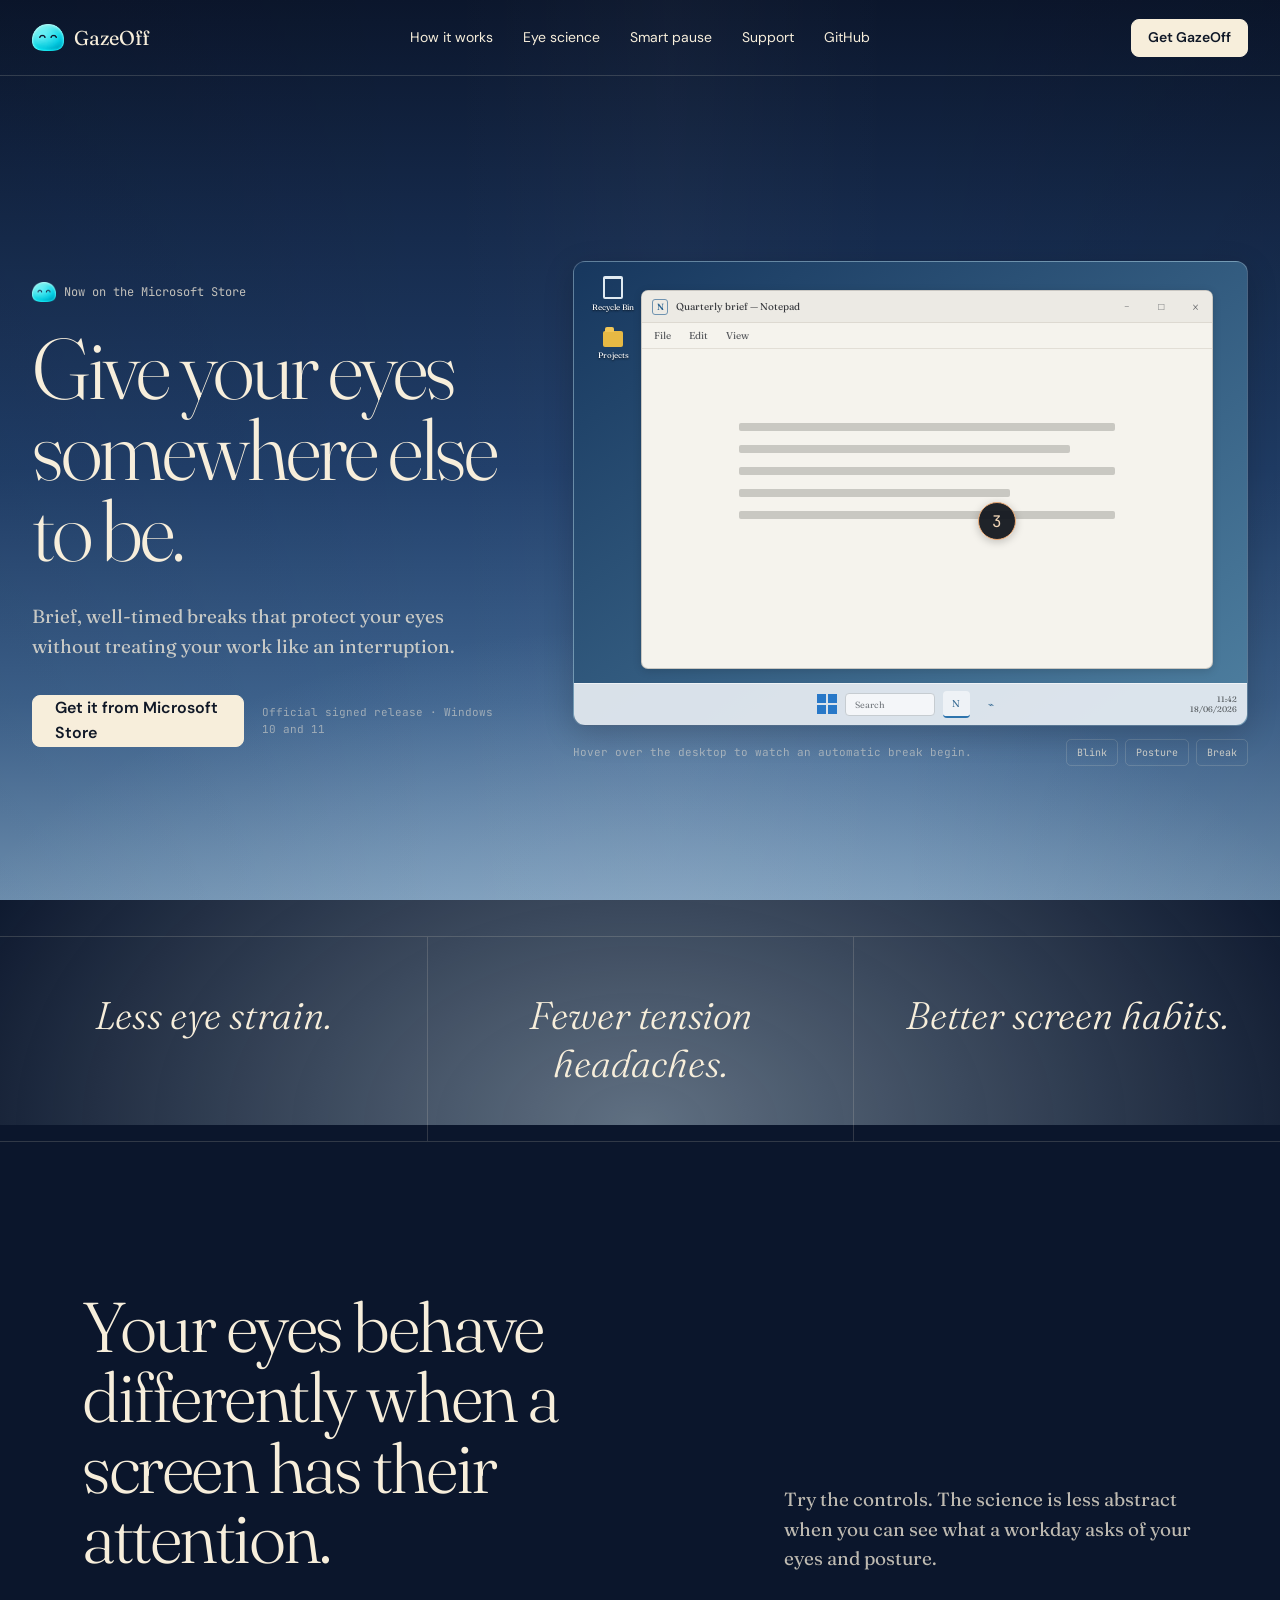
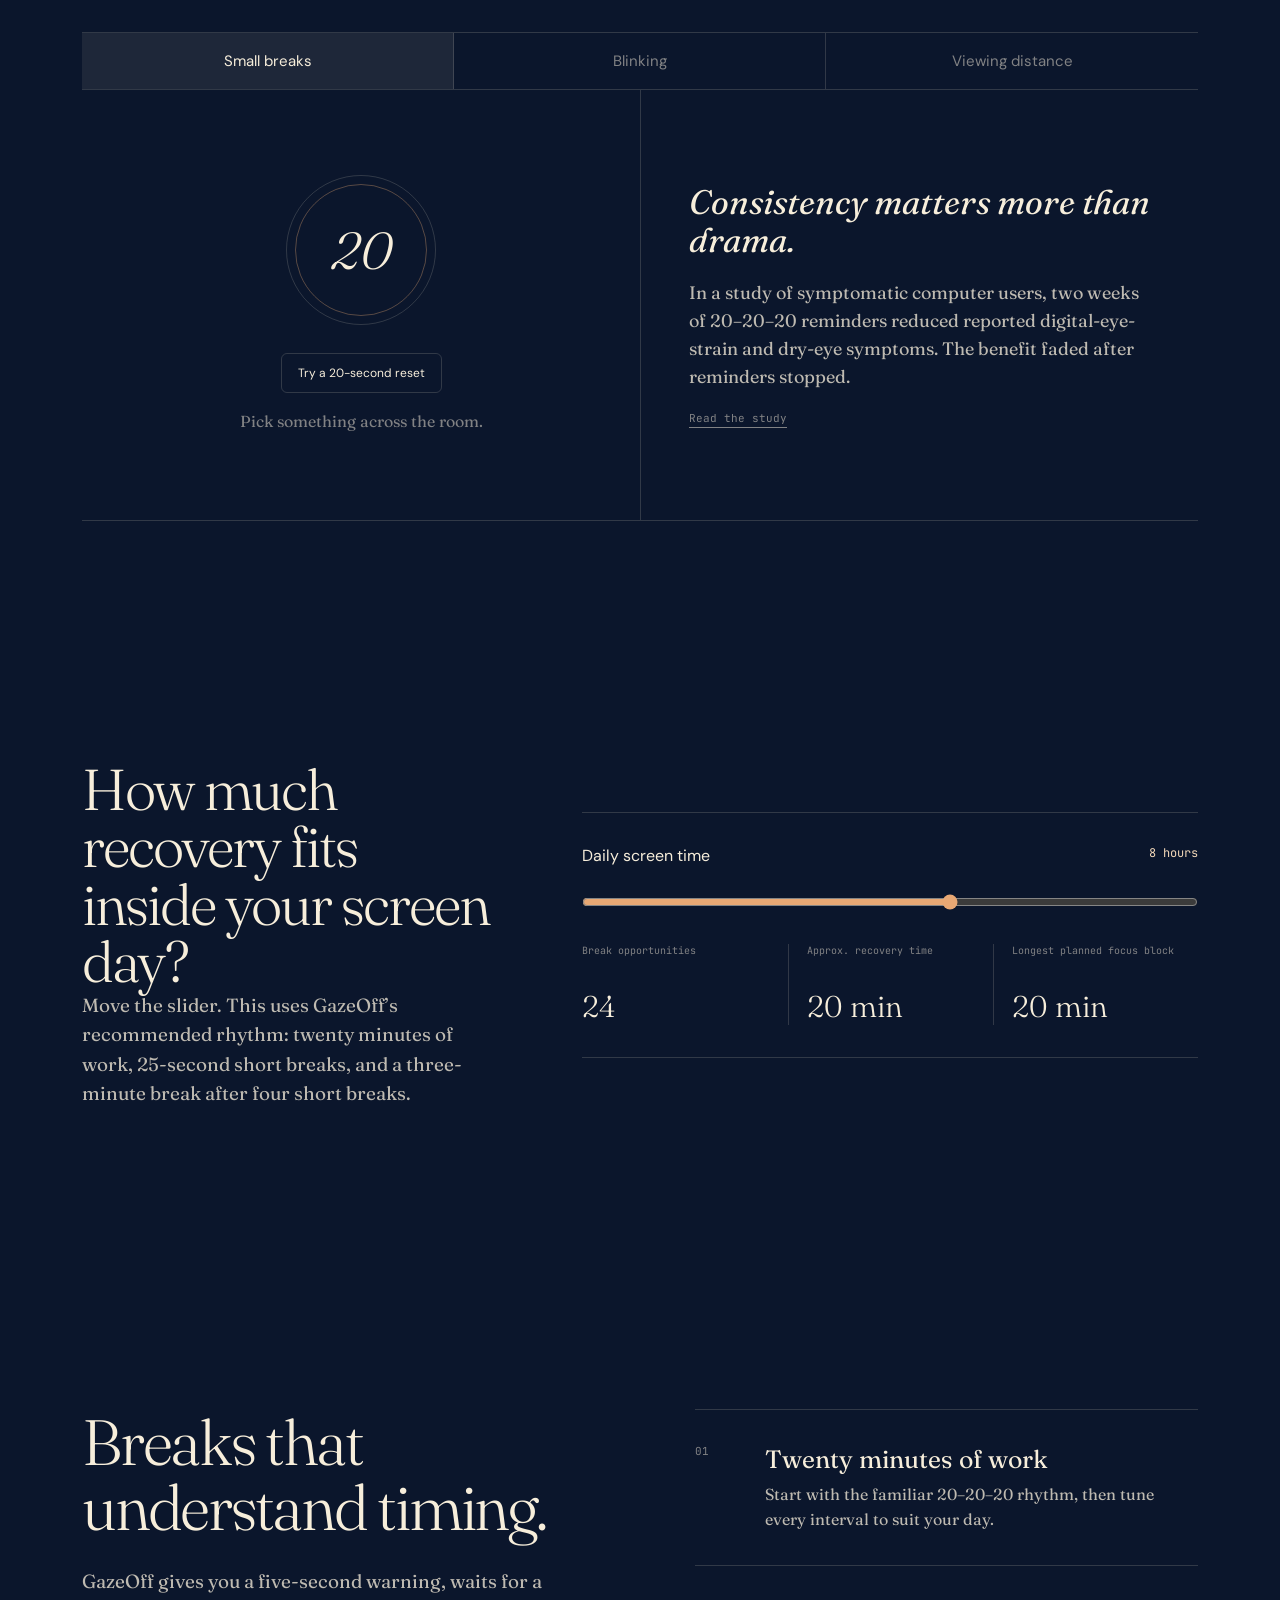
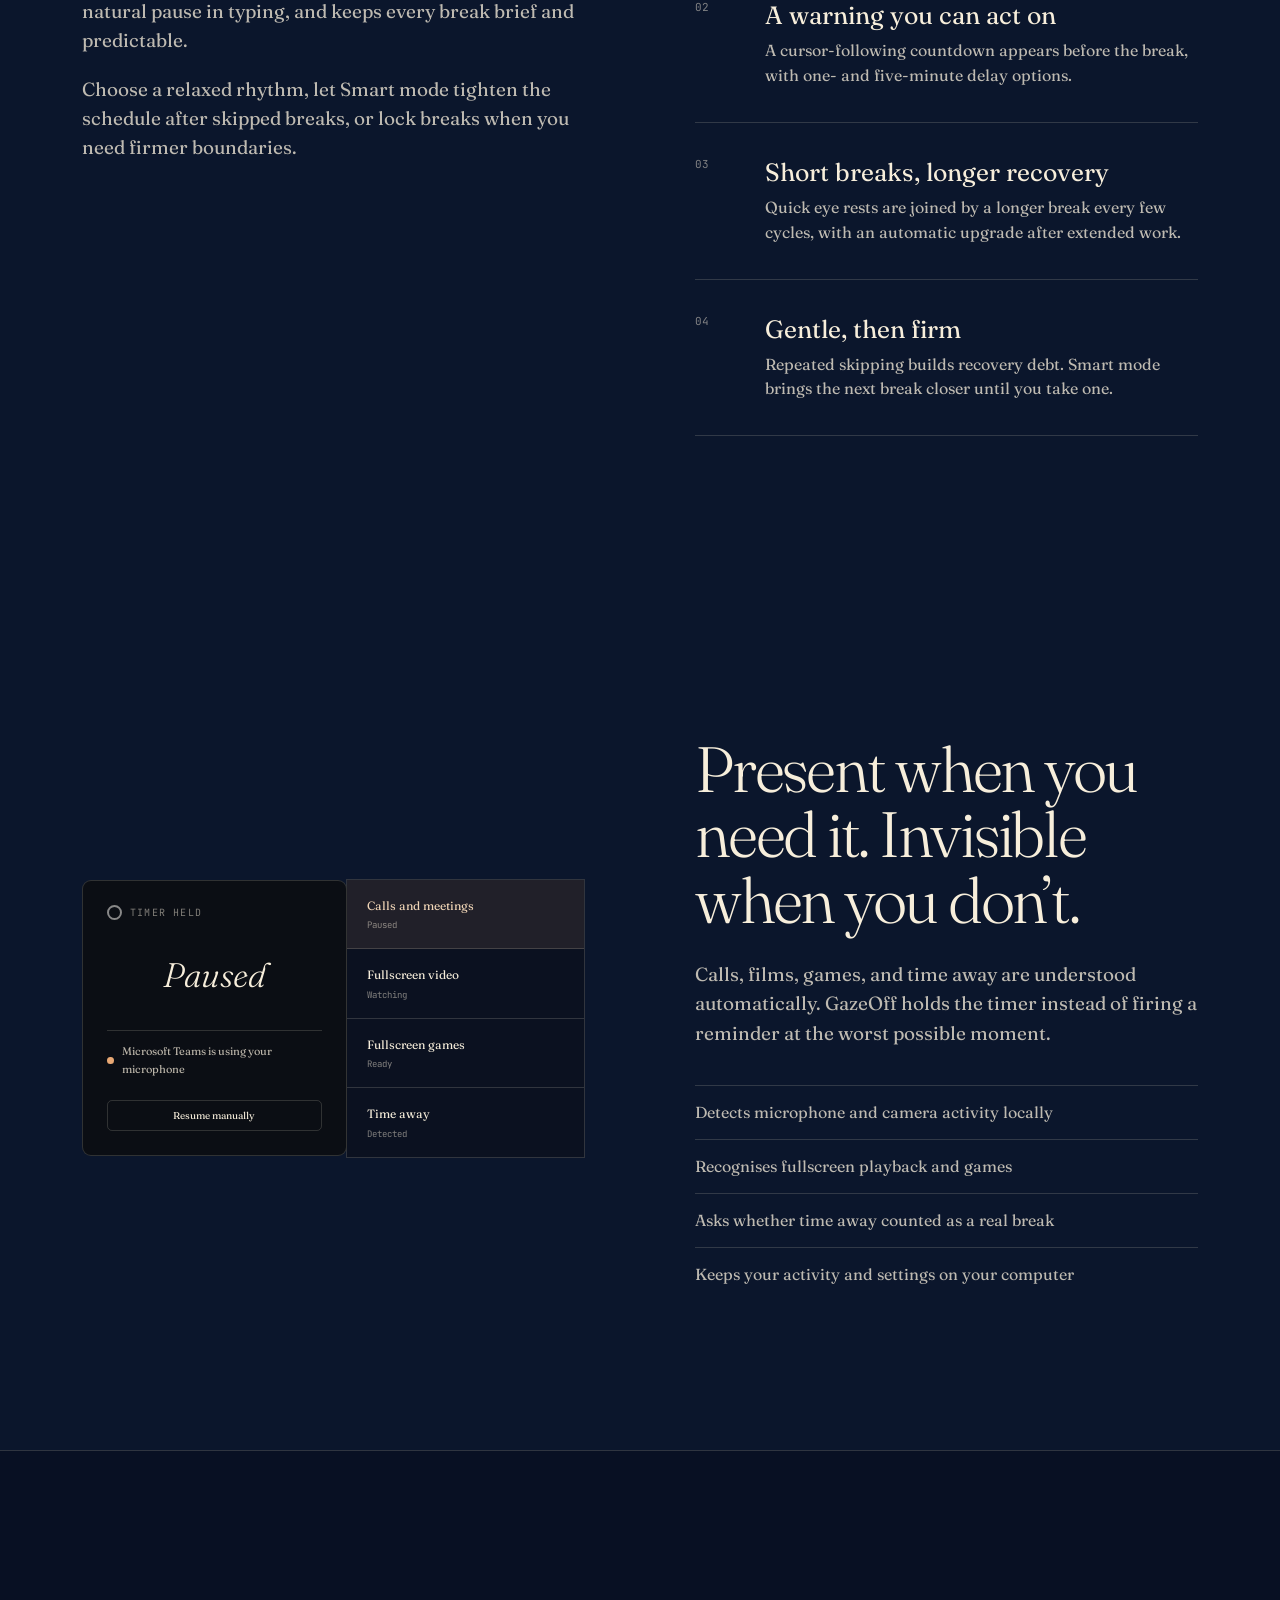
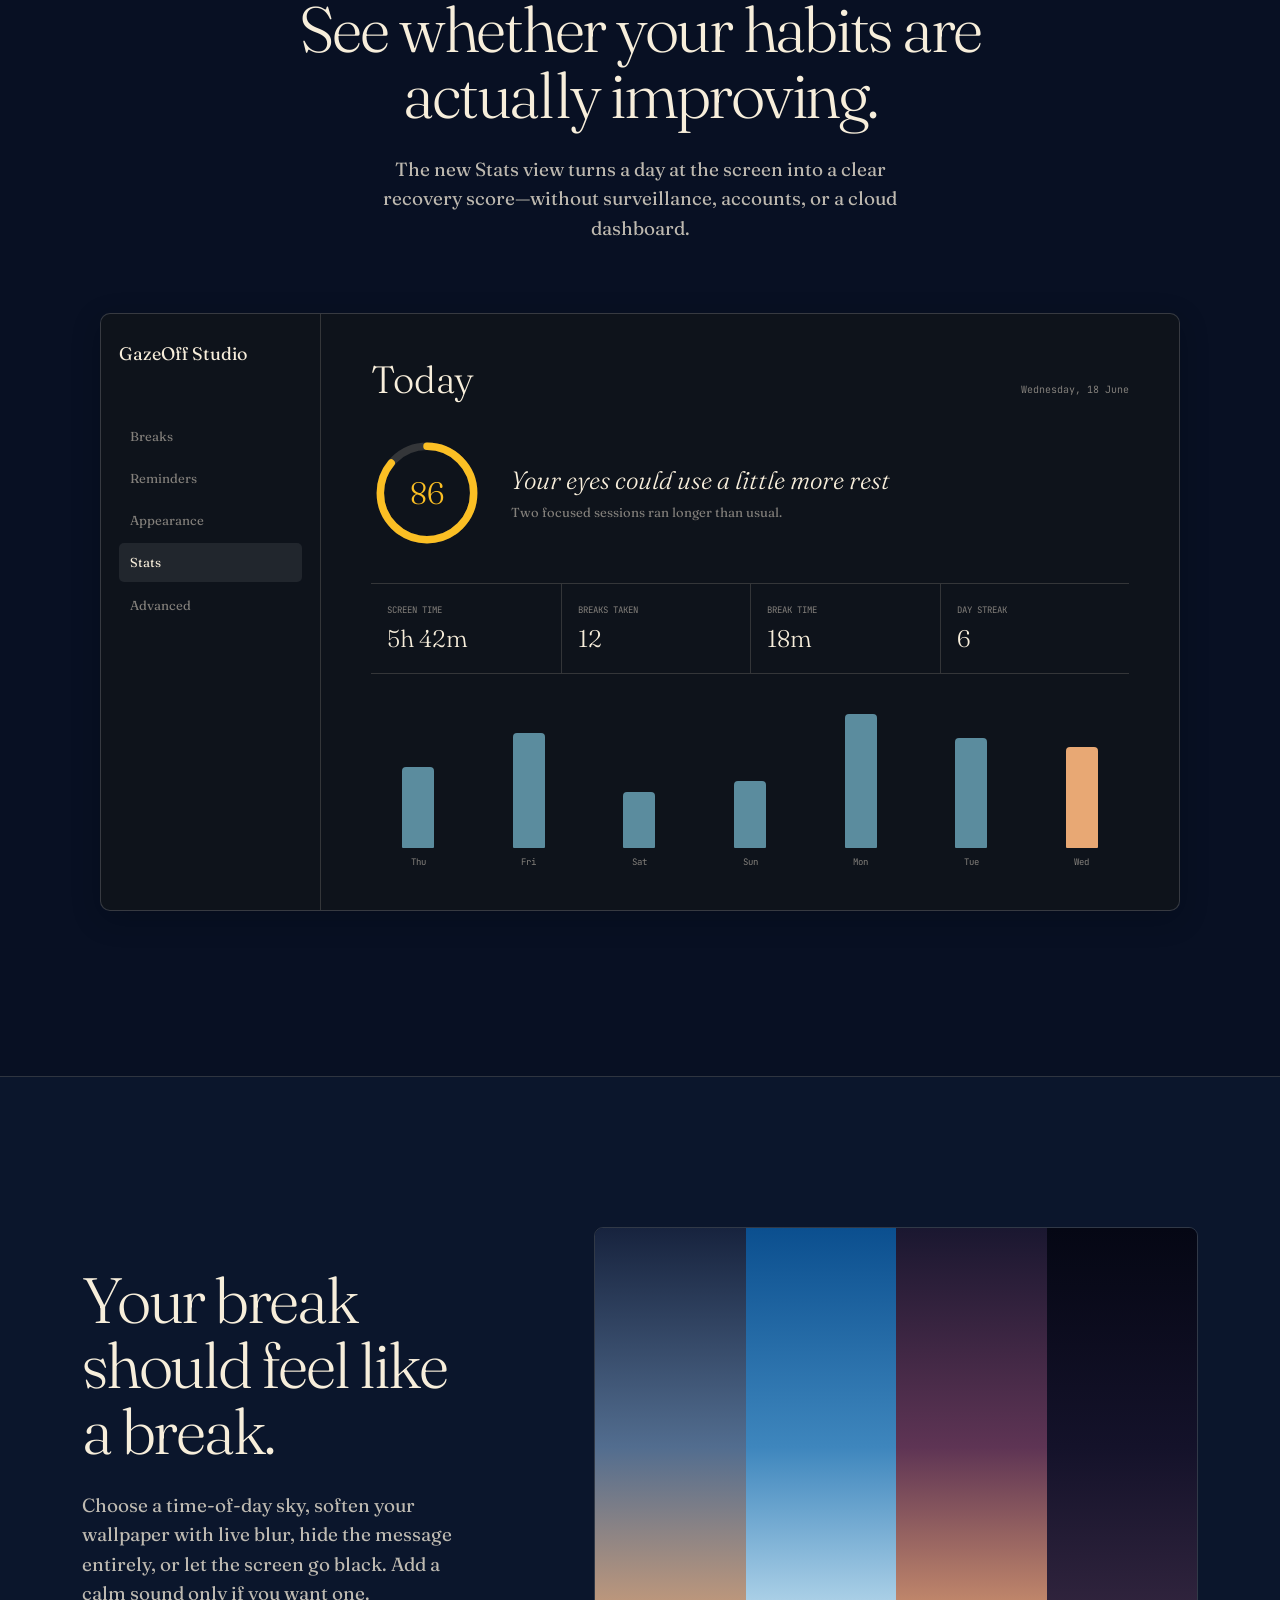
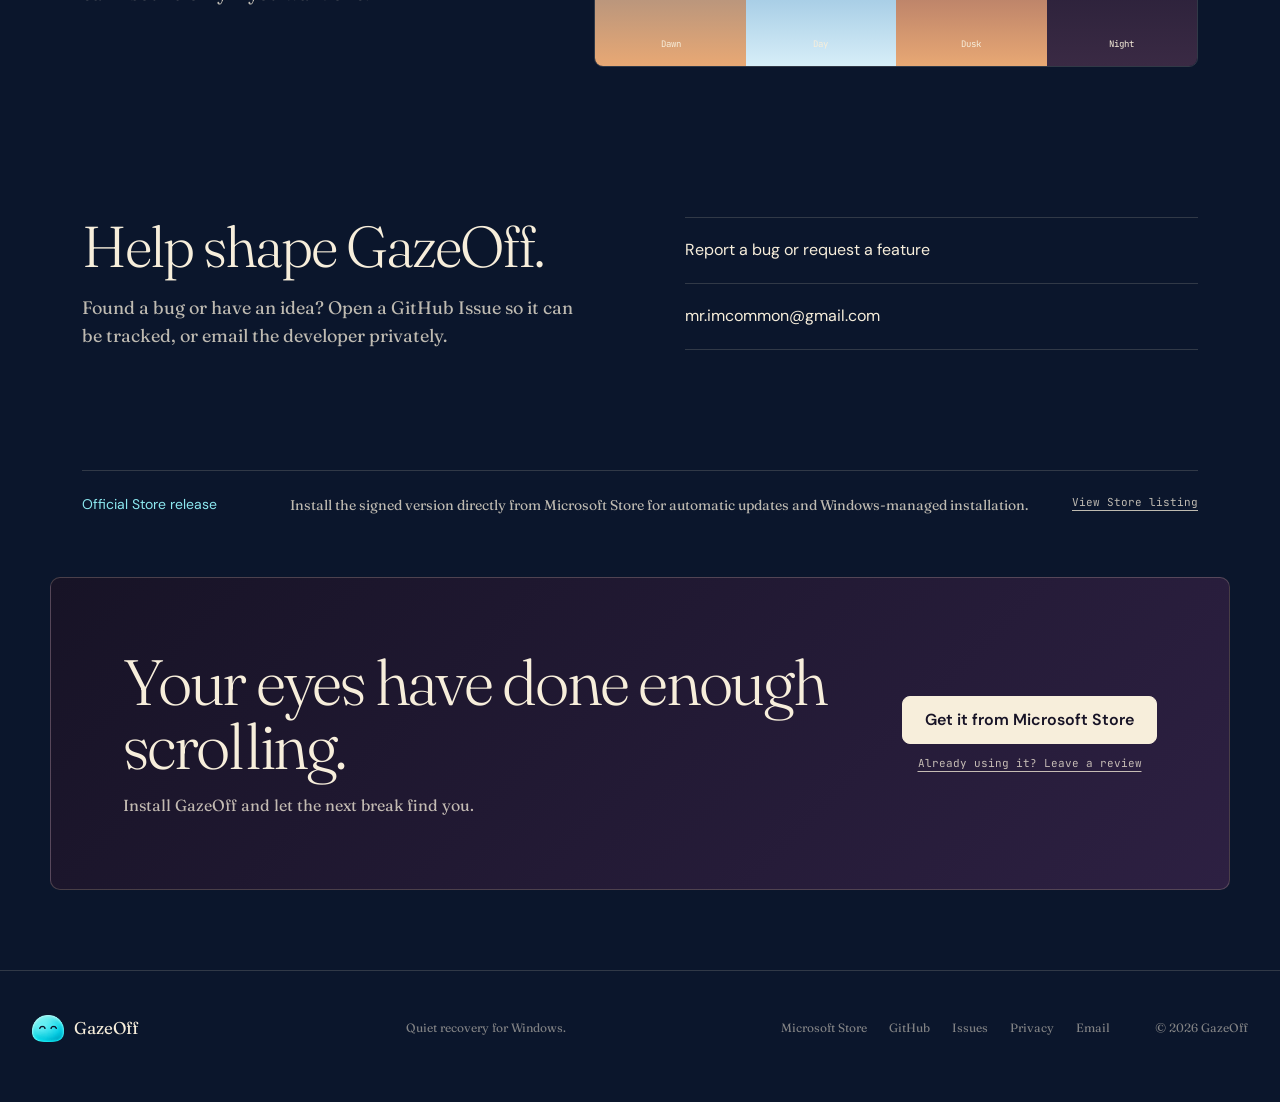
==== commit 90461ae0: "Polish Store launch branding and analytics" ====
--- a/website/index.html
+++ b/website/index.html
@@ -9,7 +9,7 @@
   <link rel="preconnect" href="https://fonts.googleapis.com">
   <link rel="preconnect" href="https://fonts.gstatic.com" crossorigin>
   <link href="https://fonts.googleapis.com/css2?family=DM+Sans:wght@400;500;600&family=Fraunces:ital,opsz,wght@0,9..144,300;0,9..144,450;1,9..144,350&family=JetBrains+Mono:wght@400;500&display=swap" rel="stylesheet">
-  <link rel="stylesheet" href="style.css?v=0.1.3">
+  <link rel="stylesheet" href="style.css?v=0.1.4">
 </head>
 <body>
   <div class="sky" aria-hidden="true"><div class="sky-glow"></div><div class="stars"></div></div>
@@ -24,20 +24,20 @@
       <a href="#science">Eye science</a>
       <a href="#intelligence">Smart pause</a>
       <a href="#support">Support</a>
-      <a href="https://github.com/MDSD0/GazeOff" target="_blank" rel="noreferrer">GitHub</a>
+      <a href="https://github.com/MDSD0/GazeOff" target="_blank" rel="noreferrer" data-analytics="github-nav">GitHub</a>
     </nav>
-    <a class="button button-compact" href="https://gazeoff.vercel.app/downloads/v0.1.3/GazeOff-windows-x64.exe" download>Download</a>
+    <a class="button button-compact" href="https://apps.microsoft.com/detail/9NRL1Z4MQTD8" data-analytics="store-header">Get GazeOff</a>
   </header>
 
   <main id="top">
     <section class="hero">
       <div class="hero-copy">
-        <p class="release"><img src="assets/tray_blob.png" alt=""> GazeOff for Windows</p>
+        <p class="release"><img src="assets/tray_blob.png" alt=""> Now on the Microsoft Store</p>
         <h1>Give your eyes<br>somewhere else to be.</h1>
         <p class="hero-intro">Brief, well-timed breaks that protect your eyes without treating your work like an interruption.</p>
         <div class="hero-actions">
-          <a class="button" href="https://gazeoff.vercel.app/downloads/v0.1.3/GazeOff-windows-x64.exe" download>Download for Windows</a>
-          <span>Windows 10 and 11</span>
+          <a class="button" href="https://apps.microsoft.com/detail/9NRL1Z4MQTD8" data-analytics="store-hero">Get it from Microsoft Store</a>
+          <span>Official signed release · Windows 10 and 11</span>
         </div>
       </div>
 
@@ -191,29 +191,36 @@
         <p>Found a bug or have an idea? Open a GitHub Issue so it can be tracked, or email the developer privately.</p>
       </div>
       <div class="support-actions">
-        <a href="https://github.com/MDSD0/GazeOff/issues/new/choose" target="_blank" rel="noreferrer">Report a bug or request a feature</a>
-        <a href="mailto:mr.imcommon@gmail.com?subject=GazeOff%20feedback">mr.imcommon@gmail.com</a>
-      </div>
-    </section>
-
-    <section class="windows-note" aria-label="Windows security information">
-      <strong>Before your first launch</strong>
-      <p>GazeOff is not yet code-signed. Windows SmartScreen may offer <b>More info → Run anyway</b>. Windows 11 Smart App Control is different and may block unsigned apps without a per-app bypass. We do not recommend turning off system-wide protection just for GazeOff.</p>
-      <a href="https://support.microsoft.com/en-us/windows/smart-app-control-frequently-asked-questions-285ea03d-fa88-4d56-882e-6698afdb7003" target="_blank" rel="noreferrer">Microsoft’s Smart App Control guidance</a>
+        <a href="https://github.com/MDSD0/GazeOff/issues/new/choose" target="_blank" rel="noreferrer" data-analytics="support-issue">Report a bug or request a feature</a>
+        <a href="mailto:mr.imcommon@gmail.com?subject=GazeOff%20feedback" data-analytics="support-email">mr.imcommon@gmail.com</a>
+      </div>
+    </section>
+
+    <section class="windows-note store-note" aria-label="Microsoft Store availability">
+      <strong>Official Store release</strong>
+      <p>Install the signed version directly from Microsoft Store for automatic updates and Windows-managed installation.</p>
+      <a href="https://apps.microsoft.com/detail/9NRL1Z4MQTD8" data-analytics="store-trust">View Store listing</a>
     </section>
 
     <section class="closing" id="download">
       <div><h2>Your eyes have done enough scrolling.</h2><p>Install GazeOff and let the next break find you.</p></div>
-      <a class="button button-light" href="https://gazeoff.vercel.app/downloads/v0.1.3/GazeOff-windows-x64.exe" download aria-label="Download GazeOff for Windows">Download for Windows</a>
+      <div class="closing-actions">
+        <a class="button button-light" href="https://apps.microsoft.com/detail/9NRL1Z4MQTD8" aria-label="Get GazeOff from Microsoft Store" data-analytics="store-closing">Get it from Microsoft Store</a>
+        <a class="review-link" href="ms-windows-store://review/?ProductId=9NRL1Z4MQTD8" data-analytics="store-review">Already using it? Leave a review</a>
+      </div>
     </section>
   </main>
 
   <footer>
     <a class="brand" href="#top"><img src="assets/tray_blob.png" alt=""><span>GazeOff</span></a>
     <p>Quiet recovery for Windows.</p>
-    <div><a href="https://github.com/MDSD0/GazeOff">GitHub</a><a href="https://github.com/MDSD0/GazeOff/issues/new/choose">Issues</a><a href="/privacy">Privacy</a><a href="mailto:mr.imcommon@gmail.com?subject=GazeOff%20feedback">Email</a></div>
+    <div><a href="https://apps.microsoft.com/detail/9NRL1Z4MQTD8" data-analytics="store-footer">Microsoft Store</a><a href="https://github.com/MDSD0/GazeOff">GitHub</a><a href="https://github.com/MDSD0/GazeOff/issues/new/choose">Issues</a><a href="/privacy">Privacy</a><a href="mailto:mr.imcommon@gmail.com?subject=GazeOff%20feedback">Email</a></div>
     <p>© 2026 GazeOff</p>
   </footer>
-  <script src="app.js?v=0.1.2"></script>
+  <script>
+    window.va = window.va || function () { (window.vaq = window.vaq || []).push(arguments); };
+  </script>
+  <script defer src="/_vercel/insights/script.js"></script>
+  <script src="app.js?v=0.1.5"></script>
 </body>
 </html>
--- a/website/style.css
+++ b/website/style.css
@@ -16,6 +16,9 @@
 @media(max-width:640px){.site-header{padding:0 20px}.hero{padding:70px 20px}.hero h1{font-size:54px}.hero-actions{flex-direction:column}.heads-up{left:4%;right:4%;width:auto}.heads-up button{display:none}.break-screen>strong{font-size:52px}.stats-section{padding:90px 16px}.stats-window{display:block}.stats-sidebar{display:none}.stats-content{padding:28px 20px}.score-row{align-items:flex-start}.score-ring{width:90px;height:90px}.stat-line{grid-template-columns:1fr 1fr}.stat-line div:nth-child(3){border-left:0;border-top:1px solid var(--rule)}.stat-line div:nth-child(4){border-top:1px solid var(--rule)}.week-chart{gap:6px}.personalise{padding-left:20px;padding-right:20px}.sky-strip{height:330px}.closing{margin-left:16px;margin-right:16px;padding:34px 24px;display:block}.closing .button{margin-top:28px}footer{grid-template-columns:1fr;align-items:start}}
 @media(max-width:760px){.windows-note{margin:0 20px 36px;grid-template-columns:1fr;gap:12px}.windows-note a{white-space:normal}}
 @media(prefers-reduced-motion:reduce){html{scroll-behavior:auto}.sky{transition:none}}
+
+.closing-actions{display:flex;flex-direction:column;align-items:center;gap:12px}.review-link{font:11px var(--mono);color:var(--soft);text-underline-offset:4px}.store-note strong{color:#8ce8f0}
+@media(max-width:640px){.closing-actions{align-items:flex-start;margin-top:28px}.closing-actions .button{margin-top:0}}
 
 /* Live app stage */
 .desktop-demo{cursor:none}.demo-pointer{position:absolute;z-index:9;left:72%;top:55%;width:11px;height:17px;background:#111;clip-path:polygon(0 0,100% 65%,58% 70%,77% 100%,60% 100%,42% 73%,0 100%);filter:drop-shadow(0 1px 1px #fff);pointer-events:none}.heads-up{z-index:8;will-change:left,top}.nudge{position:absolute;z-index:7;right:8%;top:18%;width:112px;color:#00c9ff;text-align:center;opacity:0;transform:translateY(8px) scale(.96);pointer-events:none;transition:opacity .25s,transform .25s}.nudge.show{opacity:1;transform:none}.nudge svg{width:96px;height:96px;overflow:visible;fill:none;stroke:currentColor;stroke-width:20;stroke-linecap:round;stroke-linejoin:round;filter:drop-shadow(0 0 7px color-mix(in srgb,currentColor 55%,transparent));animation:gentle-bob 2.8s ease-in-out infinite}.nudge span{display:block;margin-top:-12px;font:italic 500 13px var(--display)}.nudge-posture{color:#00ffcc}.posture-arrow{transform-origin:50% 50%;animation:arrow-bounce 1.5s ease-in-out infinite}.nudge-blink svg{fill:currentColor;stroke:none;filter:drop-shadow(0 0 7px color-mix(in srgb,currentColor 45%,transparent))}.blink-eye{transform-box:fill-box;transform-origin:center;animation:cute-blink 2.8s ease-in-out infinite}.blink-eye.right{animation-delay:36ms}.break-drift{position:absolute;inset:-8%;background:radial-gradient(ellipse 55% 38% at 28% 68%,rgba(242,215,184,.22),transparent 62%),radial-gradient(ellipse 42% 32% at 72% 70%,rgba(181,105,83,.3),transparent 60%);animation:break-drift 18s linear infinite}.break-brand{position:absolute;top:20px;font:italic 13px var(--display);color:var(--faint)}.break-message{position:relative!important;margin:0 0 18px!important;font-size:clamp(19px,2.4vw,34px)!important}.break-message i{font-weight:300;color:var(--soft)}.break-screen>strong{position:relative;font-size:clamp(40px,5vw,62px)}.break-meter{position:relative;width:45%;height:1px;background:var(--rule)}.break-meter i{display:block;width:35%;height:1px;background:#e8a874;animation:meter-grow 5s linear forwards}.break-label{position:relative;margin-top:10px;text-transform:none;letter-spacing:0;font-family:var(--display);font-style:italic}.demo-foot{display:flex;align-items:center;justify-content:space-between;gap:16px;margin-top:13px}.demo-caption{margin:0;text-align:left}.demo-controls{display:flex;gap:7px}.demo-controls button{padding:6px 10px;border:1px solid var(--rule);border-radius:5px;background:transparent;color:var(--soft);font:10px var(--mono);cursor:pointer}.demo-controls button:hover{color:var(--ink);border-color:var(--soft)}
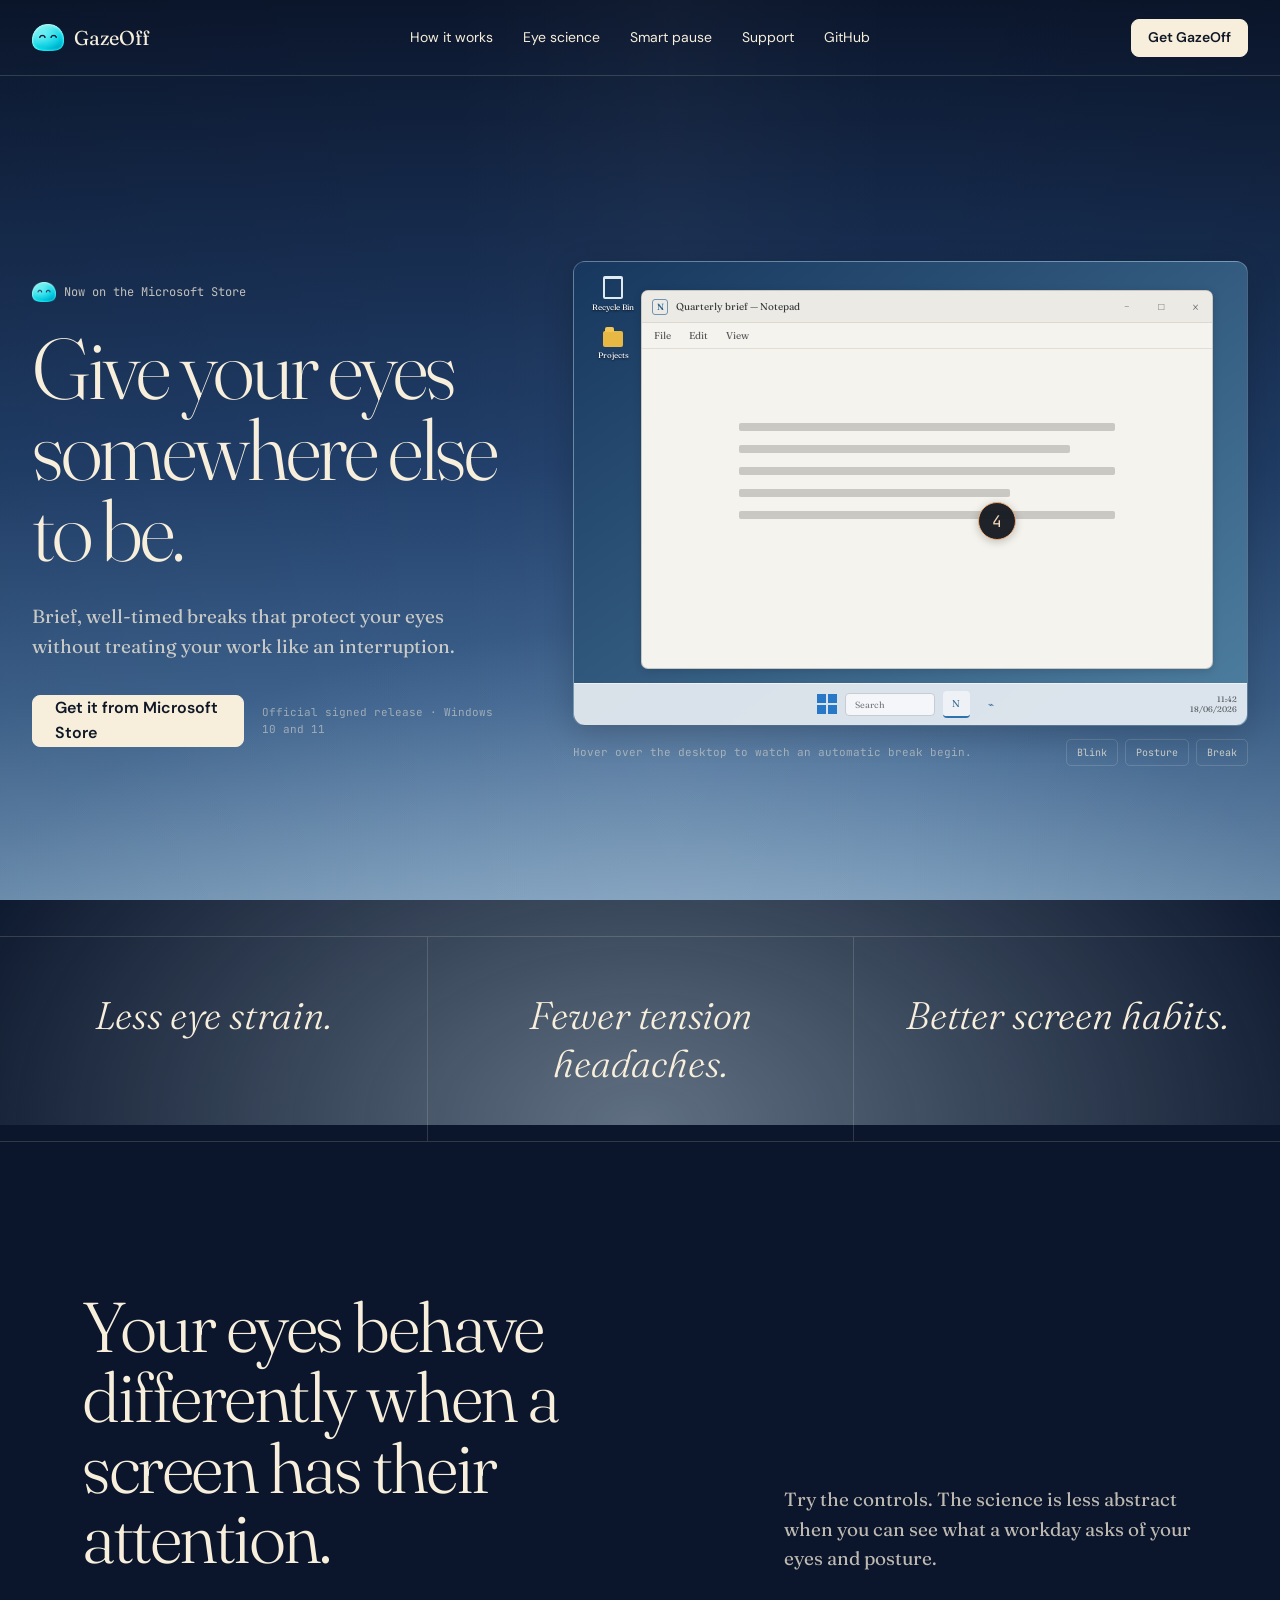
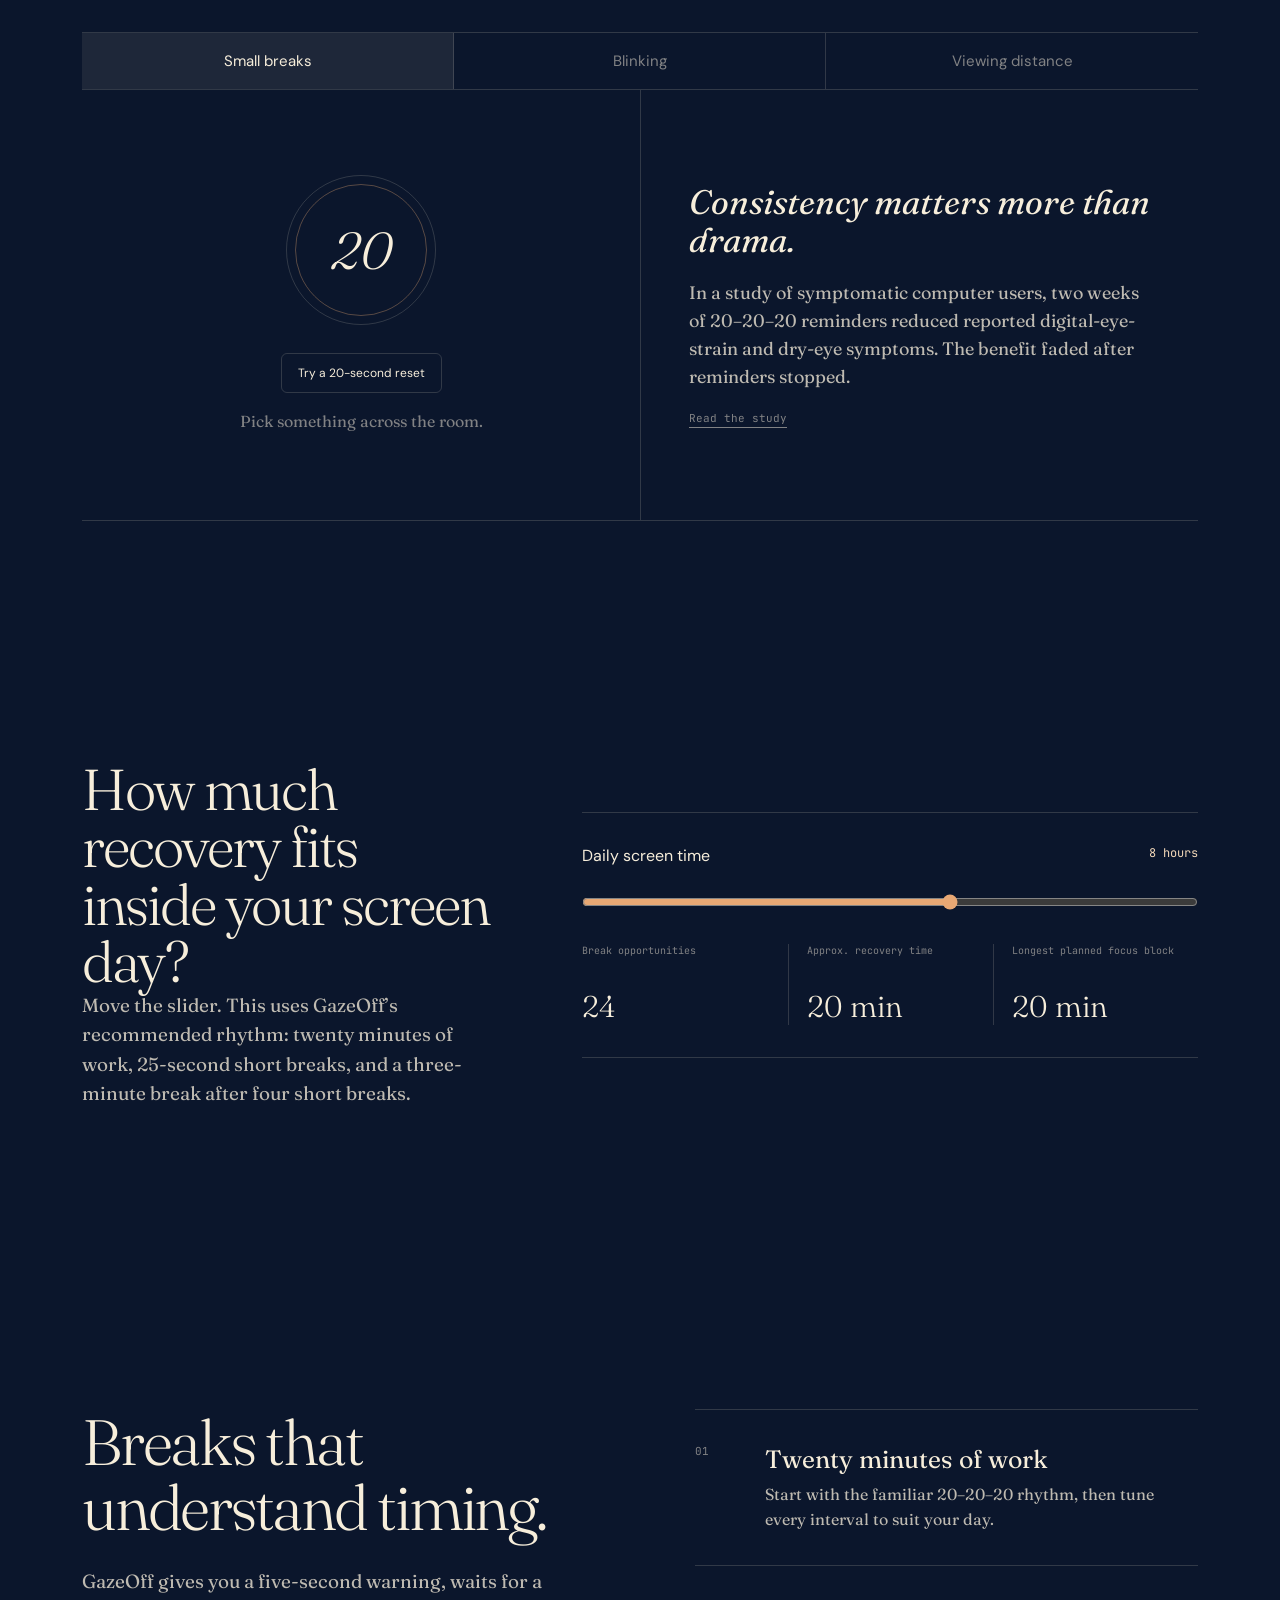
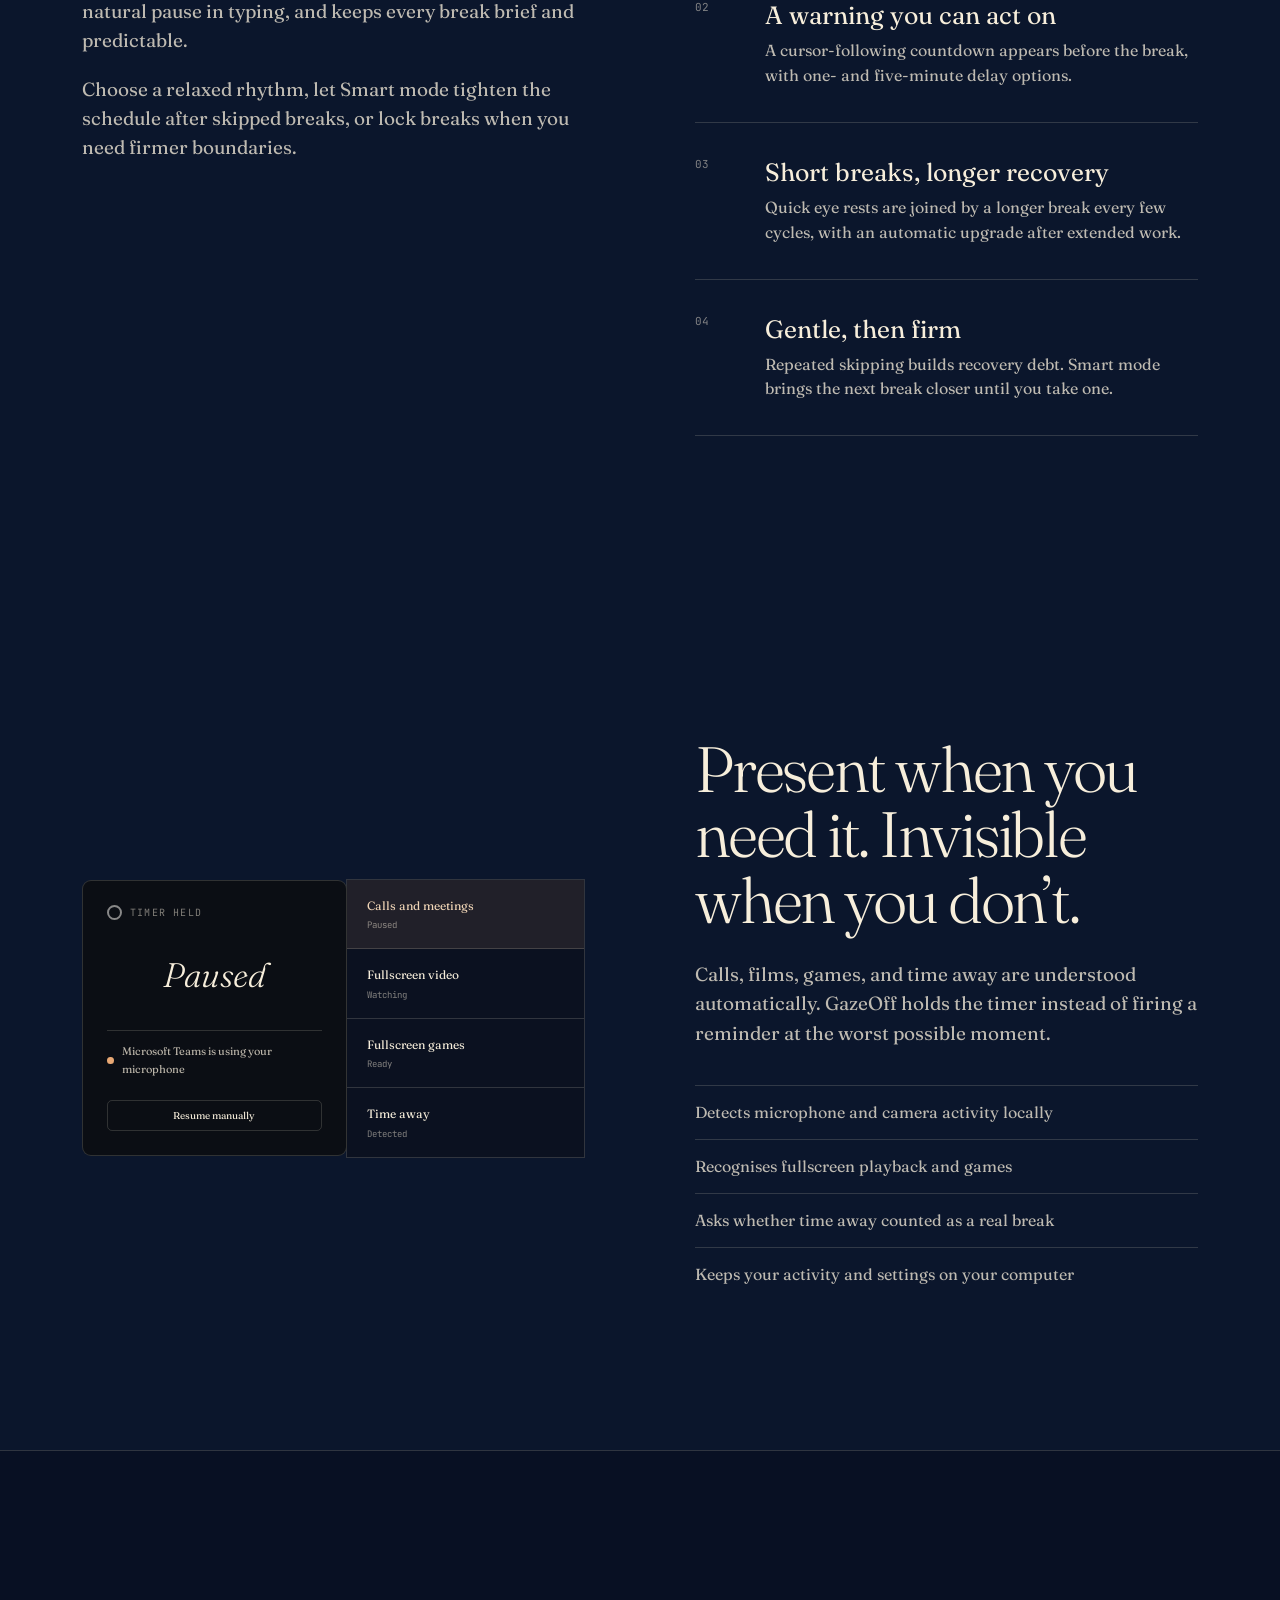
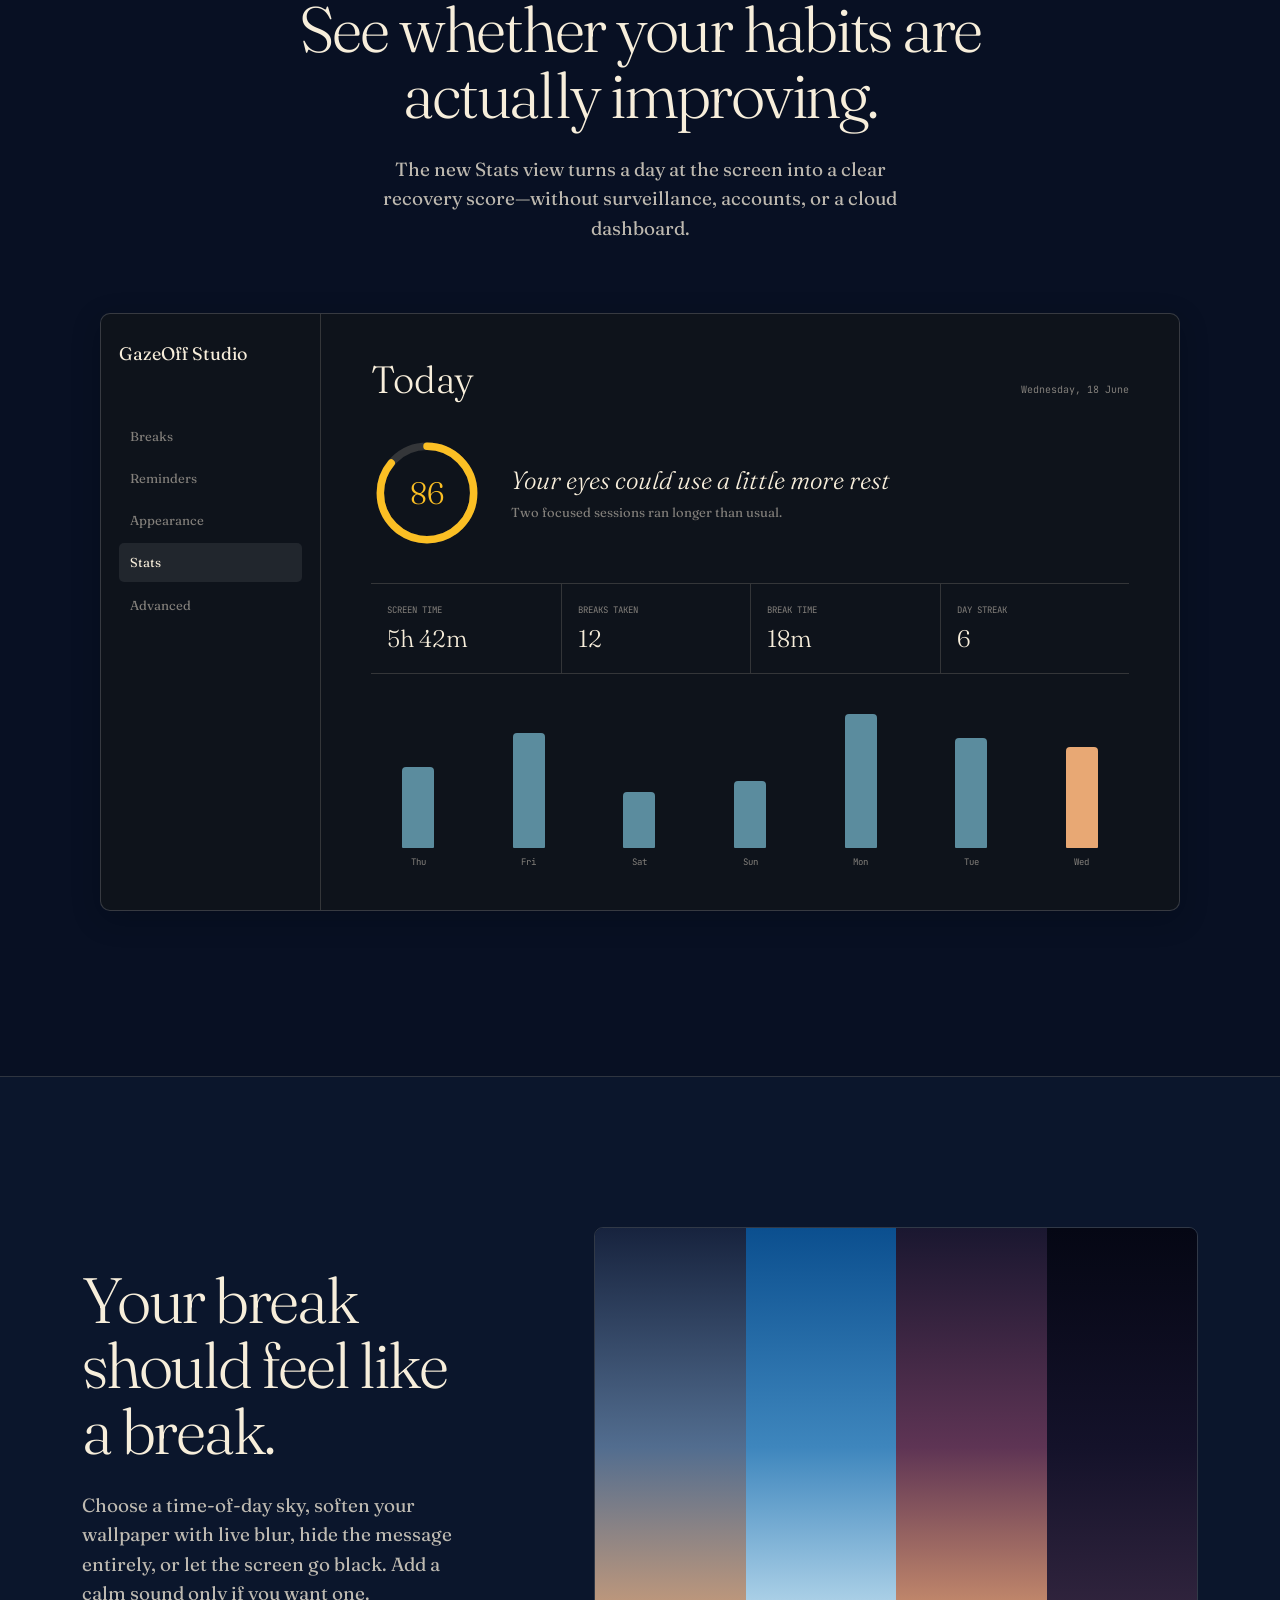
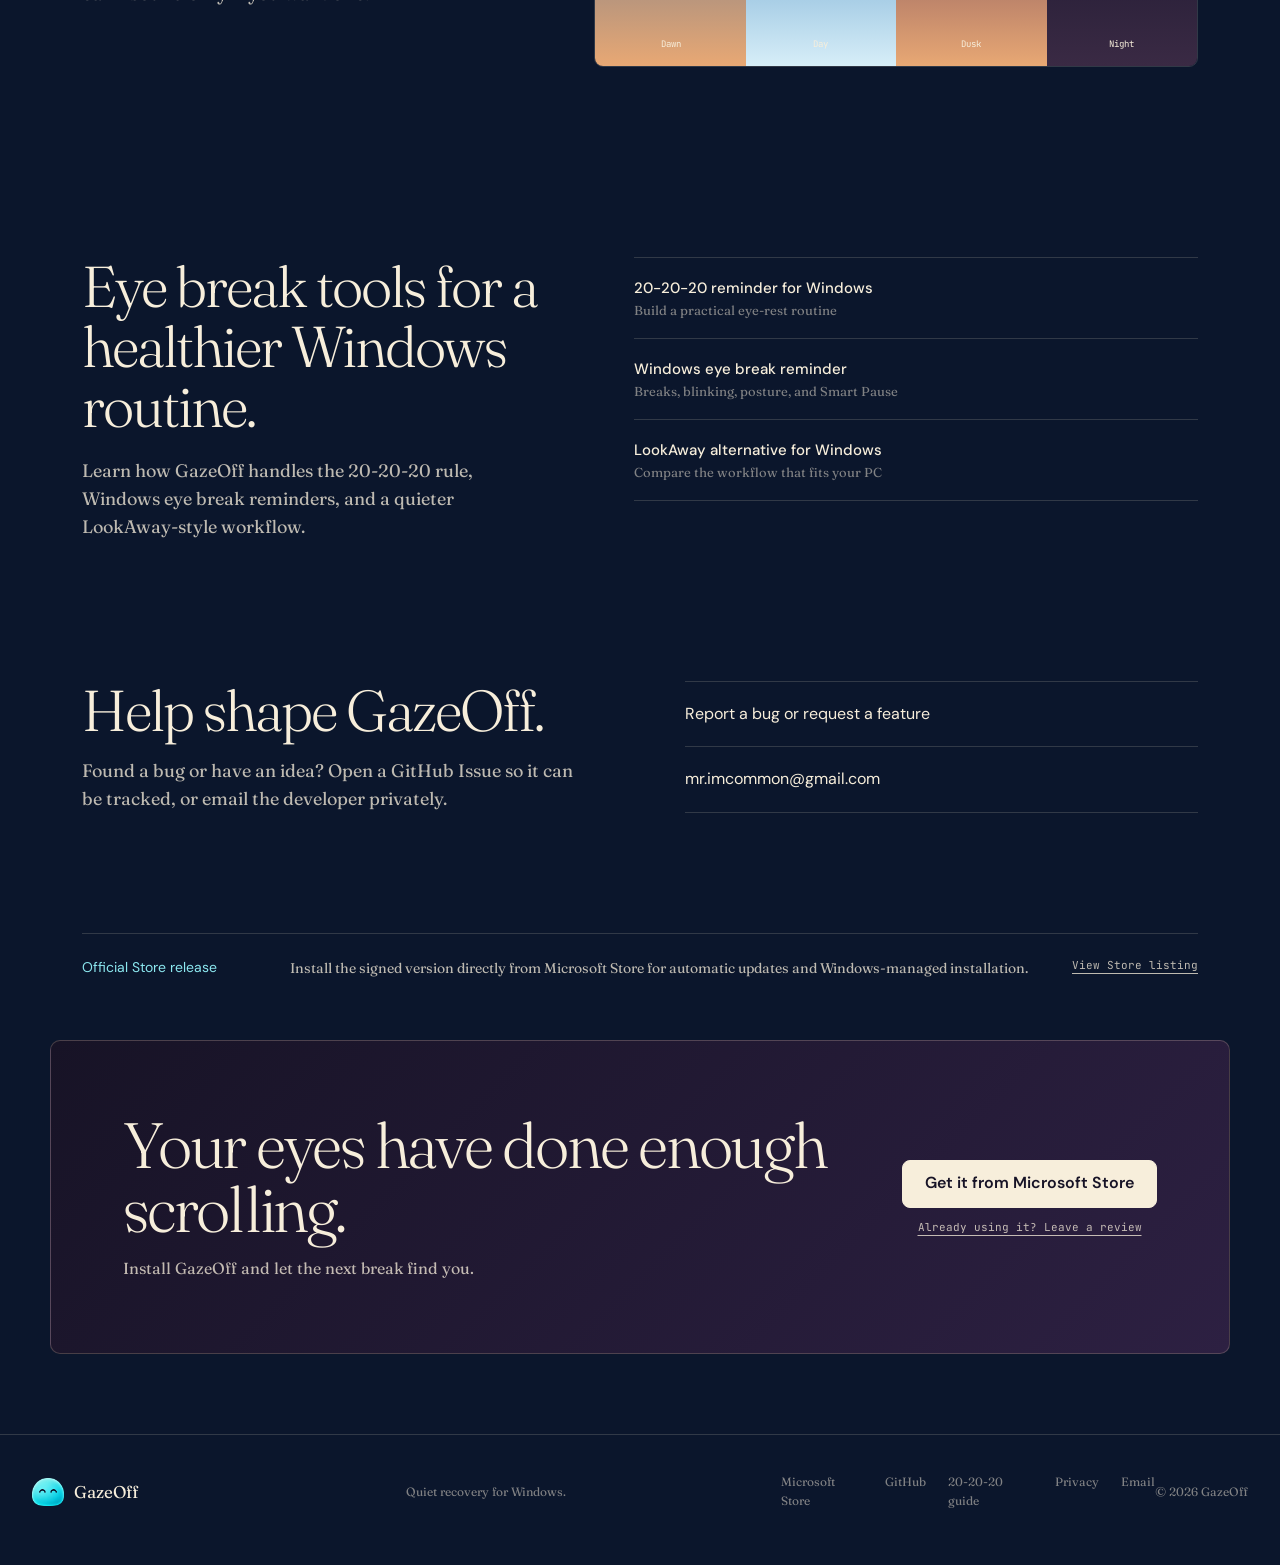
==== commit 3155dd1f: "Prepare gazeoff.com SEO and indexing" ====
--- a/website/index.html
+++ b/website/index.html
@@ -3,13 +3,45 @@
 <head>
   <meta charset="utf-8">
   <meta name="viewport" content="width=device-width, initial-scale=1">
-  <meta name="description" content="GazeOff is a quiet Windows companion for healthier screen habits, with smart breaks, blink and posture reminders, and recovery statistics.">
+  <meta name="description" content="GazeOff is a 20-20-20 eye break reminder for Windows with blink and posture reminders, Smart Pause, local stats, and no account.">
   <meta name="theme-color" content="#0b162c">
-  <title>GazeOff — Give your eyes somewhere else to be</title>
+  <link rel="canonical" href="https://gazeoff.com/">
+  <meta property="og:type" content="website">
+  <meta property="og:site_name" content="GazeOff">
+  <meta property="og:title" content="GazeOff: 20-20-20 Eye Break Reminder for Windows">
+  <meta property="og:description" content="Smart eye breaks, blink reminders, posture nudges, and local recovery tools that respect your flow.">
+  <meta property="og:url" content="https://gazeoff.com/">
+  <meta property="og:image" content="https://gazeoff.com/assets/gazeoff-social-1200x630.png">
+  <meta name="twitter:card" content="summary_large_image">
+  <meta name="twitter:title" content="GazeOff: 20-20-20 Eye Break Reminder for Windows">
+  <meta name="twitter:description" content="Take better eye breaks without losing your flow.">
+  <meta name="twitter:image" content="https://gazeoff.com/assets/gazeoff-social-1200x630.png">
+  <title>GazeOff: 20-20-20 Eye Break Reminder for Windows</title>
   <link rel="preconnect" href="https://fonts.googleapis.com">
   <link rel="preconnect" href="https://fonts.gstatic.com" crossorigin>
   <link href="https://fonts.googleapis.com/css2?family=DM+Sans:wght@400;500;600&family=Fraunces:ital,opsz,wght@0,9..144,300;0,9..144,450;1,9..144,350&family=JetBrains+Mono:wght@400;500&display=swap" rel="stylesheet">
   <link rel="stylesheet" href="style.css?v=0.1.4">
+  <script type="application/ld+json">
+    {
+      "@context": "https://schema.org",
+      "@type": "SoftwareApplication",
+      "name": "GazeOff",
+      "url": "https://gazeoff.com/",
+      "downloadUrl": "https://apps.microsoft.com/detail/9NRL1Z4MQTD8",
+      "applicationCategory": "ProductivityApplication",
+      "operatingSystem": "Windows 10, Windows 11",
+      "description": "A 20-20-20 eye break reminder for Windows with blink reminders, posture nudges, Smart Pause, and local recovery statistics.",
+      "offers": {
+        "@type": "Offer",
+        "price": "0",
+        "priceCurrency": "USD"
+      },
+      "author": {
+        "@type": "Organization",
+        "name": "Zefyrus"
+      }
+    }
+  </script>
 </head>
 <body>
   <div class="sky" aria-hidden="true"><div class="sky-glow"></div><div class="stars"></div></div>
@@ -185,6 +217,18 @@
       <div class="sky-strip" aria-label="GazeOff time of day skies"><div data-time="Dawn"></div><div data-time="Day"></div><div data-time="Dusk"></div><div data-time="Night"></div></div>
     </section>
 
+    <section class="search-guides" aria-labelledby="guides-title">
+      <div>
+        <h2 id="guides-title">Eye break tools for a healthier Windows routine.</h2>
+        <p>Learn how GazeOff handles the 20-20-20 rule, Windows eye break reminders, and a quieter LookAway-style workflow.</p>
+      </div>
+      <nav aria-label="Eye break guides">
+        <a href="/20-20-20-reminder/">20-20-20 reminder for Windows <span>Build a practical eye-rest routine</span></a>
+        <a href="/eye-break-reminder-windows/">Windows eye break reminder <span>Breaks, blinking, posture, and Smart Pause</span></a>
+        <a href="/lookaway-alternative/">LookAway alternative for Windows <span>Compare the workflow that fits your PC</span></a>
+      </nav>
+    </section>
+
     <section class="support-section" id="support">
       <div>
         <h2>Help shape GazeOff.</h2>
@@ -214,7 +258,7 @@
   <footer>
     <a class="brand" href="#top"><img src="assets/tray_blob.png" alt=""><span>GazeOff</span></a>
     <p>Quiet recovery for Windows.</p>
-    <div><a href="https://apps.microsoft.com/detail/9NRL1Z4MQTD8" data-analytics="store-footer">Microsoft Store</a><a href="https://github.com/MDSD0/GazeOff">GitHub</a><a href="https://github.com/MDSD0/GazeOff/issues/new/choose">Issues</a><a href="/privacy">Privacy</a><a href="mailto:mr.imcommon@gmail.com?subject=GazeOff%20feedback">Email</a></div>
+    <div><a href="https://apps.microsoft.com/detail/9NRL1Z4MQTD8" data-analytics="store-footer">Microsoft Store</a><a href="https://github.com/MDSD0/GazeOff">GitHub</a><a href="/20-20-20-reminder/">20-20-20 guide</a><a href="/privacy">Privacy</a><a href="mailto:mr.imcommon@gmail.com?subject=GazeOff%20feedback">Email</a></div>
     <p>© 2026 GazeOff</p>
   </footer>
   <script>
--- a/website/style.css
+++ b/website/style.css
@@ -10,9 +10,10 @@
 .personalise{grid-template-columns:.8fr 1.2fr;align-items:center}.sky-strip{height:440px;display:grid;grid-template-columns:repeat(4,1fr);overflow:hidden;border-radius:9px;border:1px solid var(--rule)}.sky-strip div{position:relative}.sky-strip div::after{content:attr(data-time);position:absolute;bottom:16px;left:50%;translate:-50% 0;font:9px var(--mono);color:var(--ink)}.sky-strip div:nth-child(1){background:linear-gradient(#17233e,#526d8f,#e8a874)}.sky-strip div:nth-child(2){background:linear-gradient(#0b4f8f,#3e86bd,#d7eef8)}.sky-strip div:nth-child(3){background:linear-gradient(#1a1730,#5e3454,#e8a874)}.sky-strip div:nth-child(4){background:linear-gradient(#050714,#14122a,#3a2a44)}
 .closing{max-width:1180px;margin:0 auto 80px;padding:72px;display:flex;align-items:center;justify-content:space-between;gap:40px;background:linear-gradient(135deg,#171326,#2d2042);color:var(--ink);border:1px solid rgba(242,215,184,.22);border-radius:10px}.closing h2{font-size:clamp(40px,5vw,66px);line-height:1;margin:0 0 15px}.closing p{margin:0;color:var(--soft)}.button-light{border-color:var(--ink);background:var(--ink);color:#171326;white-space:nowrap}.button-light:hover{background:transparent;color:var(--ink)}
 .support-section{max-width:1180px;margin:0 auto;padding:0 32px 120px;display:grid;grid-template-columns:1fr 1fr;gap:90px;align-items:end}.support-section h2{margin:0 0 18px;font:300 clamp(40px,4.5vw,62px)/1 var(--display);letter-spacing:-.035em}.support-section p{max-width:540px;margin:0;color:var(--soft);font-size:18px}.support-actions{border-top:1px solid var(--rule)}.support-actions a{display:block;padding:20px 0;border-bottom:1px solid var(--rule);font-family:var(--sans);text-decoration:none}.support-actions a:hover{text-decoration:underline;text-underline-offset:5px}
+.search-guides{max-width:1180px;margin:0 auto;padding:40px 32px 140px;display:grid;grid-template-columns:.9fr 1.1fr;gap:90px}.search-guides h2{margin:0 0 20px;font:300 clamp(38px,4.5vw,60px)/1.04 var(--display);letter-spacing:-.035em}.search-guides p{margin:0;color:var(--soft);font-size:18px}.search-guides nav{border-top:1px solid var(--rule)}.search-guides a{display:block;padding:20px 0;border-bottom:1px solid var(--rule);font:500 15px var(--sans);text-decoration:none}.search-guides a span{display:block;margin-top:4px;color:var(--faint);font:13px var(--body)}.search-guides a:hover{text-decoration:underline;text-underline-offset:5px}
 .windows-note{max-width:1116px;margin:0 auto 36px;padding:24px 0;display:grid;grid-template-columns:180px 1fr auto;gap:28px;align-items:start;border-top:1px solid var(--rule);color:var(--soft)}.windows-note strong{color:var(--ink);font:14px var(--sans)}.windows-note p{margin:0;font-size:14px}.windows-note a{font:11px var(--mono);white-space:nowrap;text-underline-offset:4px}
 footer{max-width:1280px;margin:auto;padding:36px 32px 52px;display:grid;grid-template-columns:1fr 1fr 1fr auto;align-items:center;border-top:1px solid var(--rule);font-size:12px;color:var(--faint)}footer .brand{font-size:17px;color:var(--ink)}footer>div{display:flex;gap:22px}footer a{text-decoration:none}
-@media(max-width:900px){.site-header{grid-template-columns:1fr auto}.site-header nav{display:none}.hero{min-height:auto;padding-top:90px;grid-template-columns:1fr;gap:60px}.hero-copy{text-align:center}.hero-intro{margin-left:auto;margin-right:auto}.hero-actions{justify-content:center}.split-section,.smart-section,.personalise,.support-section{grid-template-columns:1fr;gap:60px;padding:100px 24px}.support-section{padding-top:0}.sticky-copy{position:static}.smart-demo{order:2}.stats-window{grid-template-columns:160px 1fr}.stats-content{padding:34px 26px}.closing{margin:0 24px 60px;padding:48px}.outcomes p{padding:38px 16px}.outcomes{grid-template-columns:1fr}.outcomes p+ p{border-left:0;border-top:1px solid var(--rule)}footer{grid-template-columns:1fr 1fr;gap:24px}}
+@media(max-width:900px){.site-header{grid-template-columns:1fr auto}.site-header nav{display:none}.hero{min-height:auto;padding-top:90px;grid-template-columns:1fr;gap:60px}.hero-copy{text-align:center}.hero-intro{margin-left:auto;margin-right:auto}.hero-actions{justify-content:center}.split-section,.smart-section,.personalise,.support-section,.search-guides{grid-template-columns:1fr;gap:60px;padding:100px 24px}.support-section{padding-top:0}.sticky-copy{position:static}.smart-demo{order:2}.stats-window{grid-template-columns:160px 1fr}.stats-content{padding:34px 26px}.closing{margin:0 24px 60px;padding:48px}.outcomes p{padding:38px 16px}.outcomes{grid-template-columns:1fr}.outcomes p+ p{border-left:0;border-top:1px solid var(--rule)}footer{grid-template-columns:1fr 1fr;gap:24px}}
 @media(max-width:640px){.site-header{padding:0 20px}.hero{padding:70px 20px}.hero h1{font-size:54px}.hero-actions{flex-direction:column}.heads-up{left:4%;right:4%;width:auto}.heads-up button{display:none}.break-screen>strong{font-size:52px}.stats-section{padding:90px 16px}.stats-window{display:block}.stats-sidebar{display:none}.stats-content{padding:28px 20px}.score-row{align-items:flex-start}.score-ring{width:90px;height:90px}.stat-line{grid-template-columns:1fr 1fr}.stat-line div:nth-child(3){border-left:0;border-top:1px solid var(--rule)}.stat-line div:nth-child(4){border-top:1px solid var(--rule)}.week-chart{gap:6px}.personalise{padding-left:20px;padding-right:20px}.sky-strip{height:330px}.closing{margin-left:16px;margin-right:16px;padding:34px 24px;display:block}.closing .button{margin-top:28px}footer{grid-template-columns:1fr;align-items:start}}
 @media(max-width:760px){.windows-note{margin:0 20px 36px;grid-template-columns:1fr;gap:12px}.windows-note a{white-space:normal}}
 @media(prefers-reduced-motion:reduce){html{scroll-behavior:auto}.sky{transition:none}}
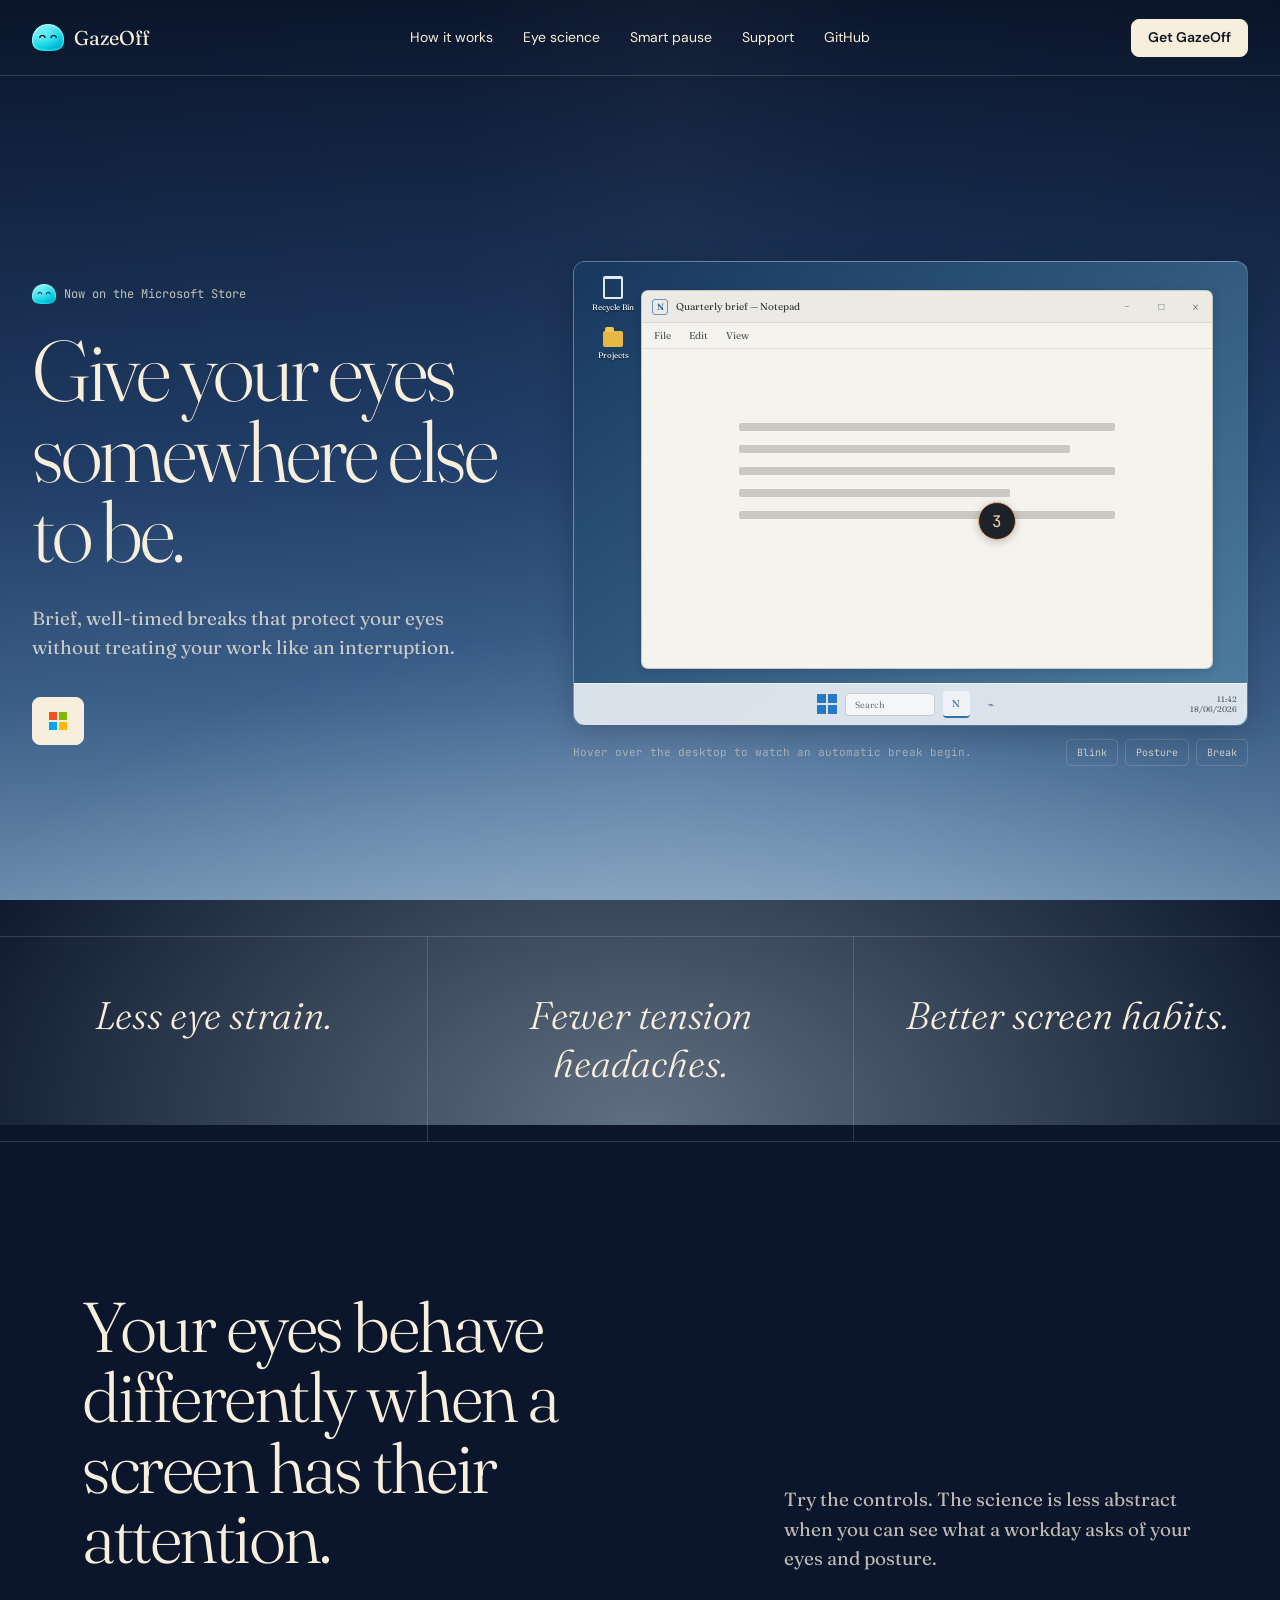
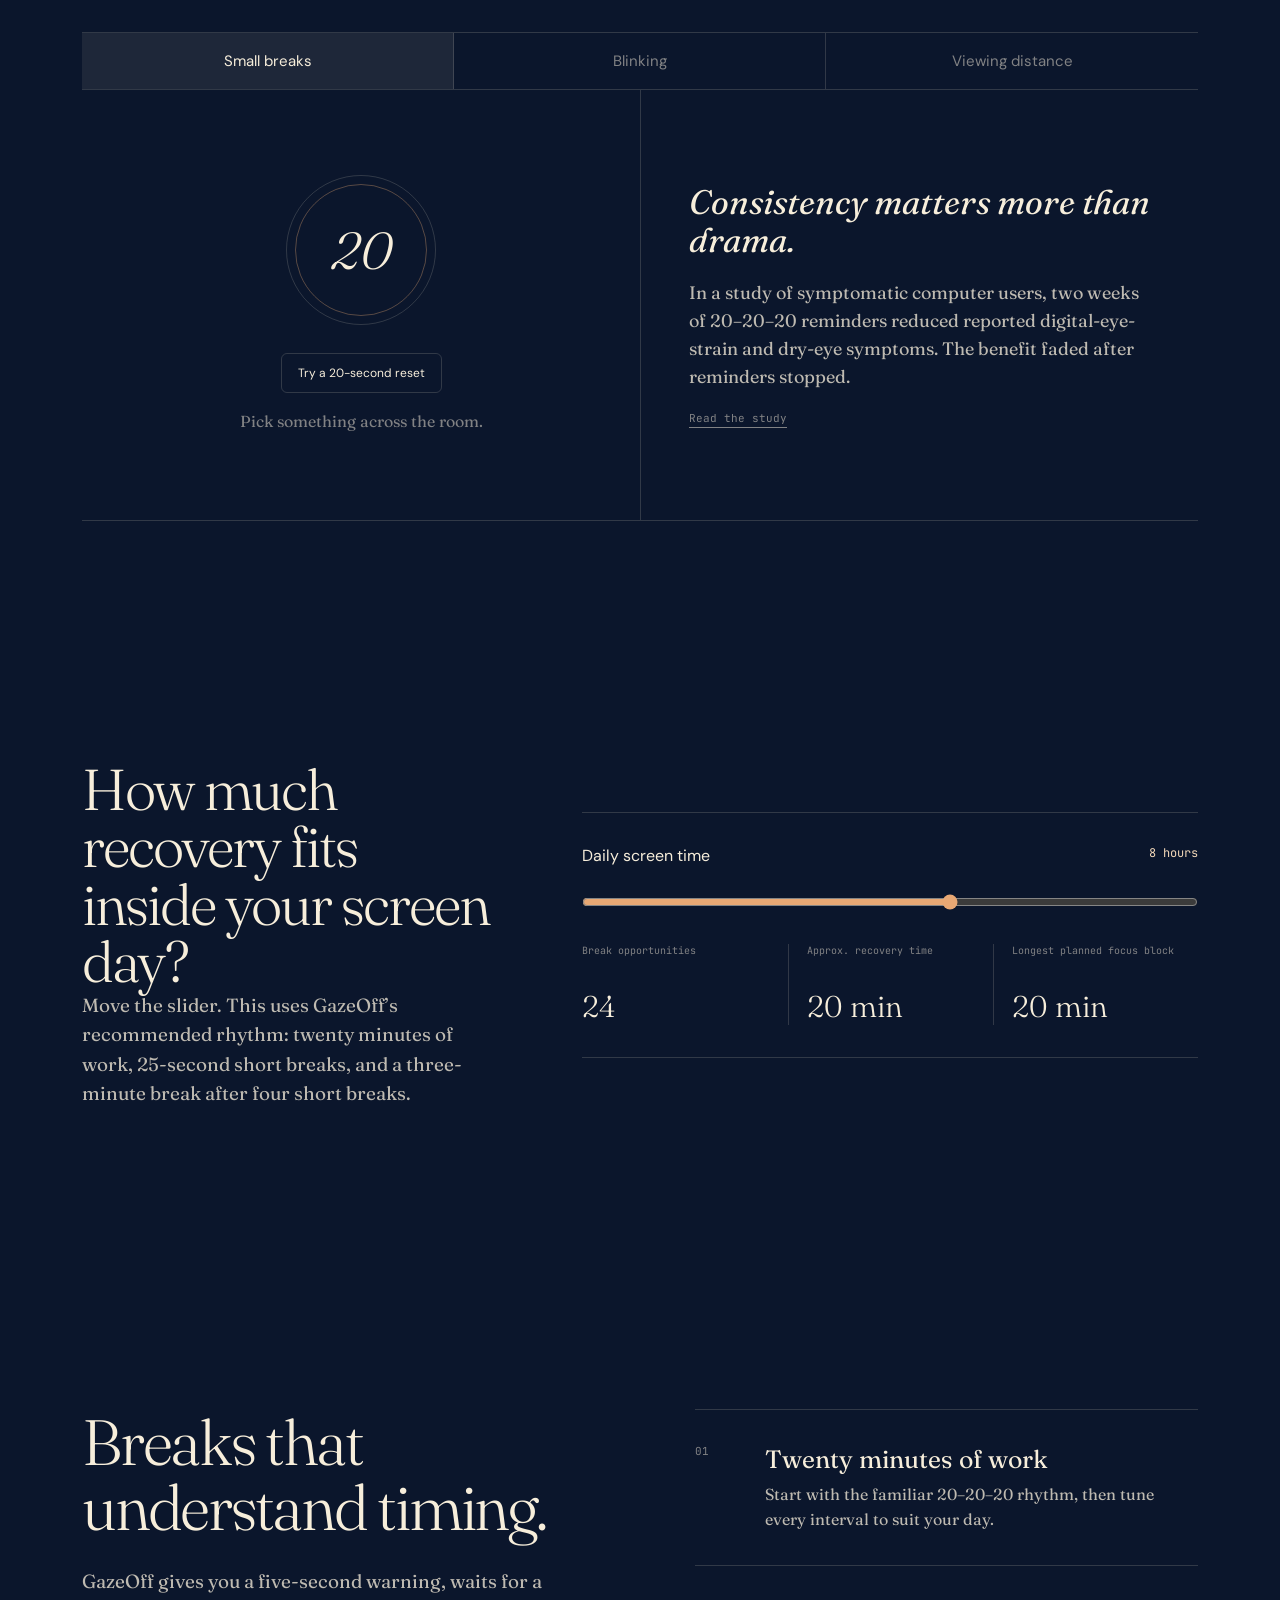
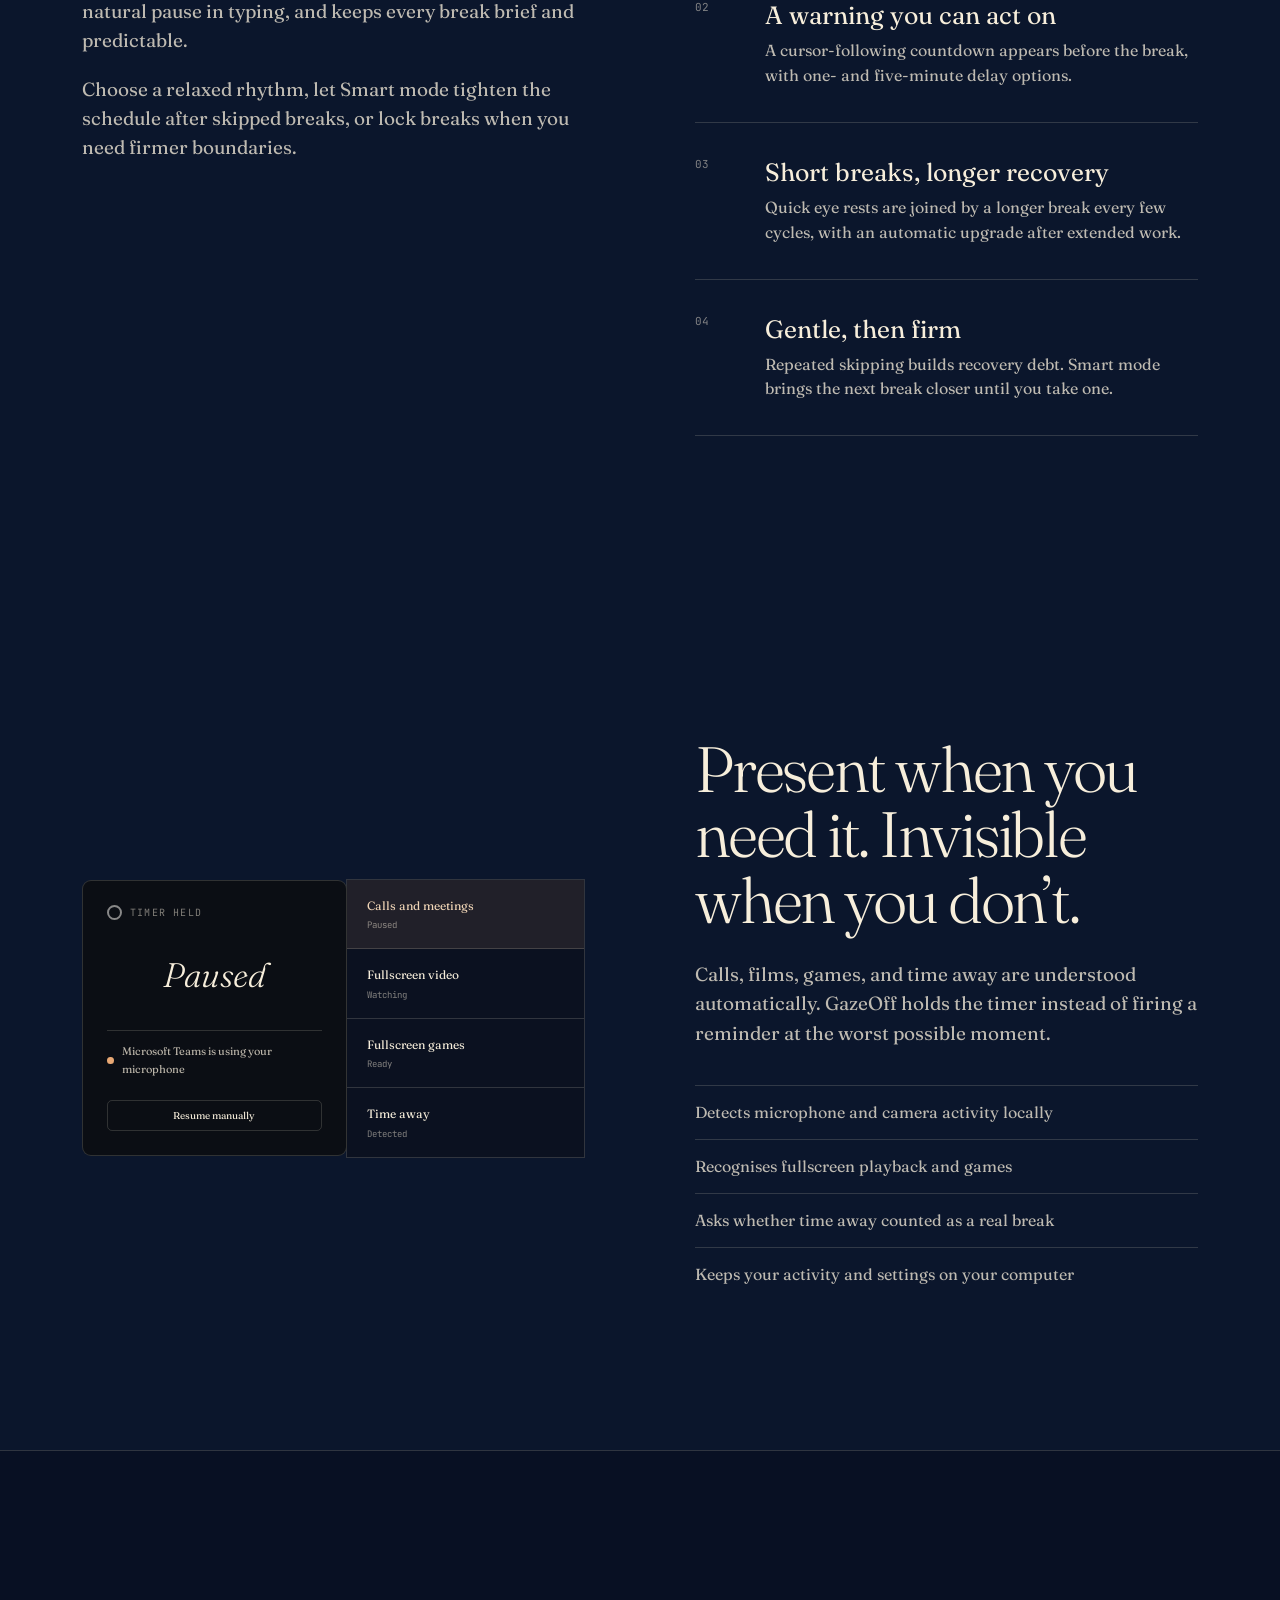
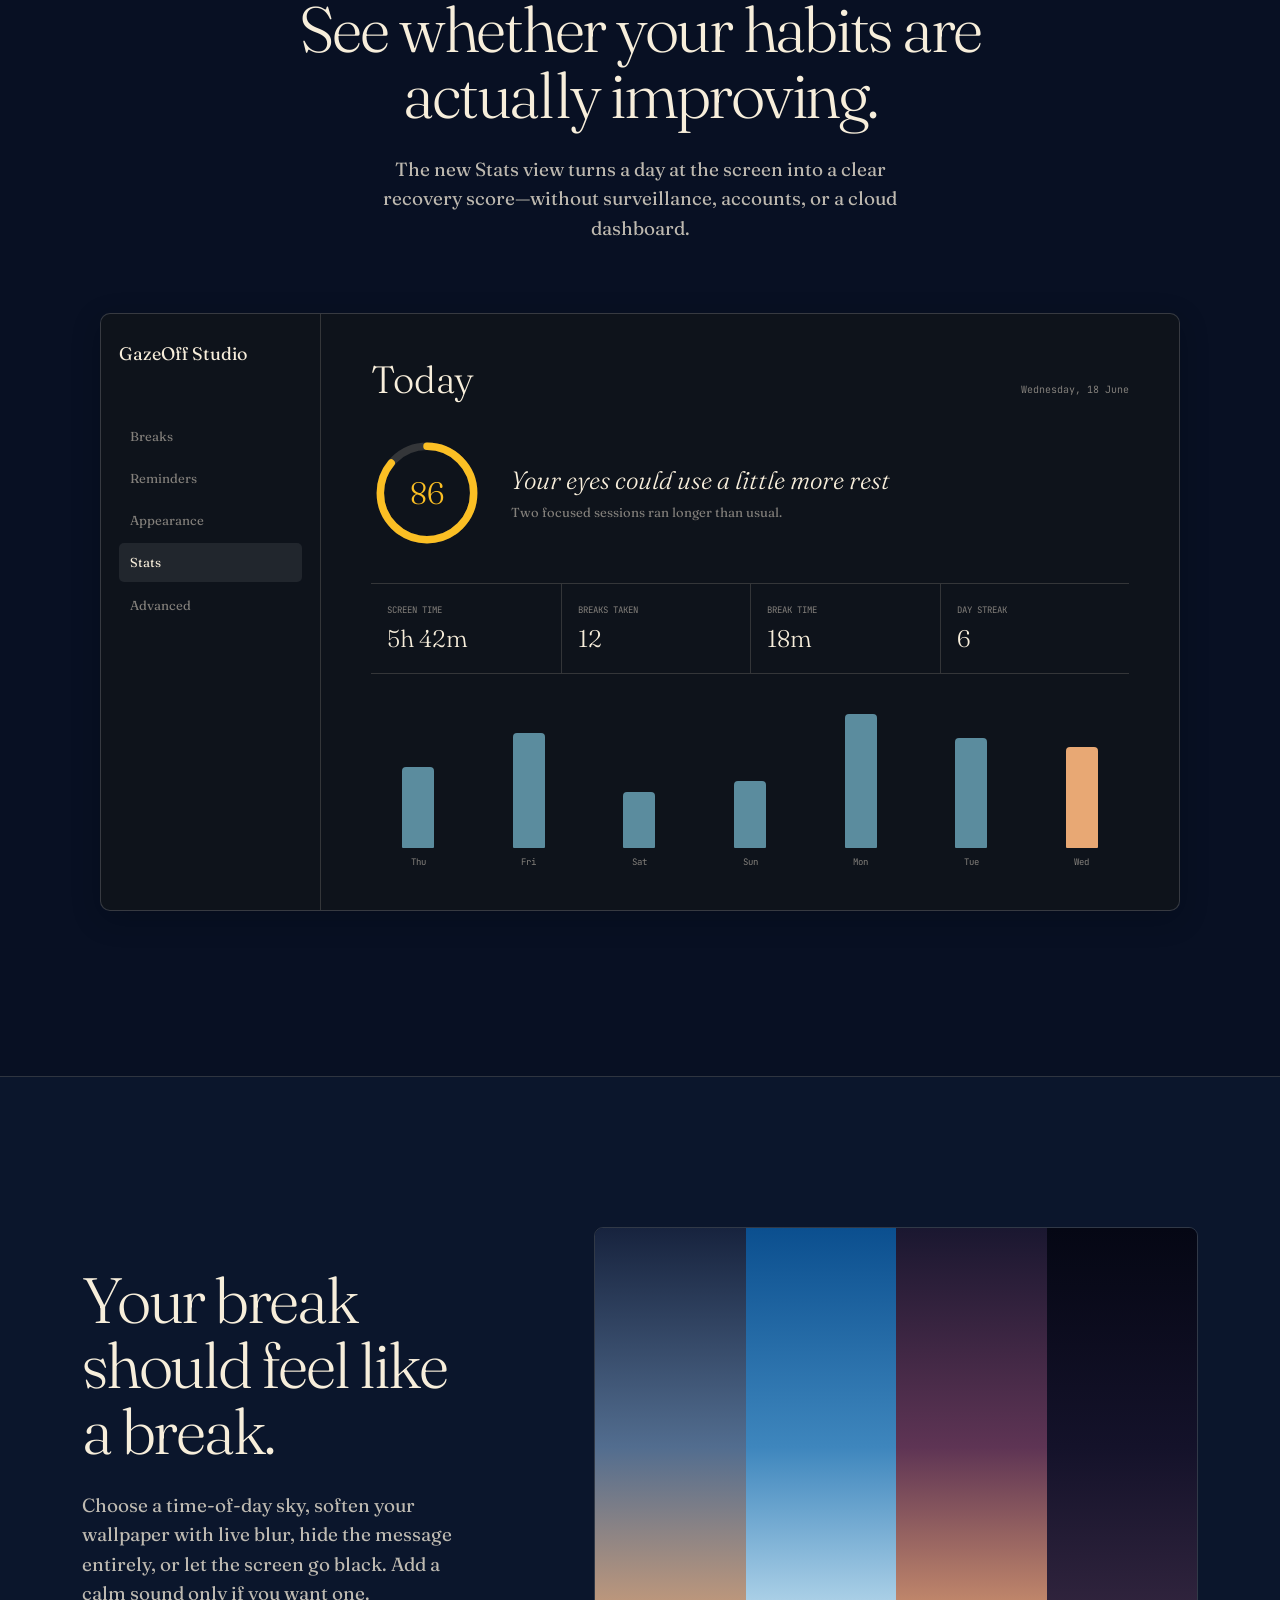
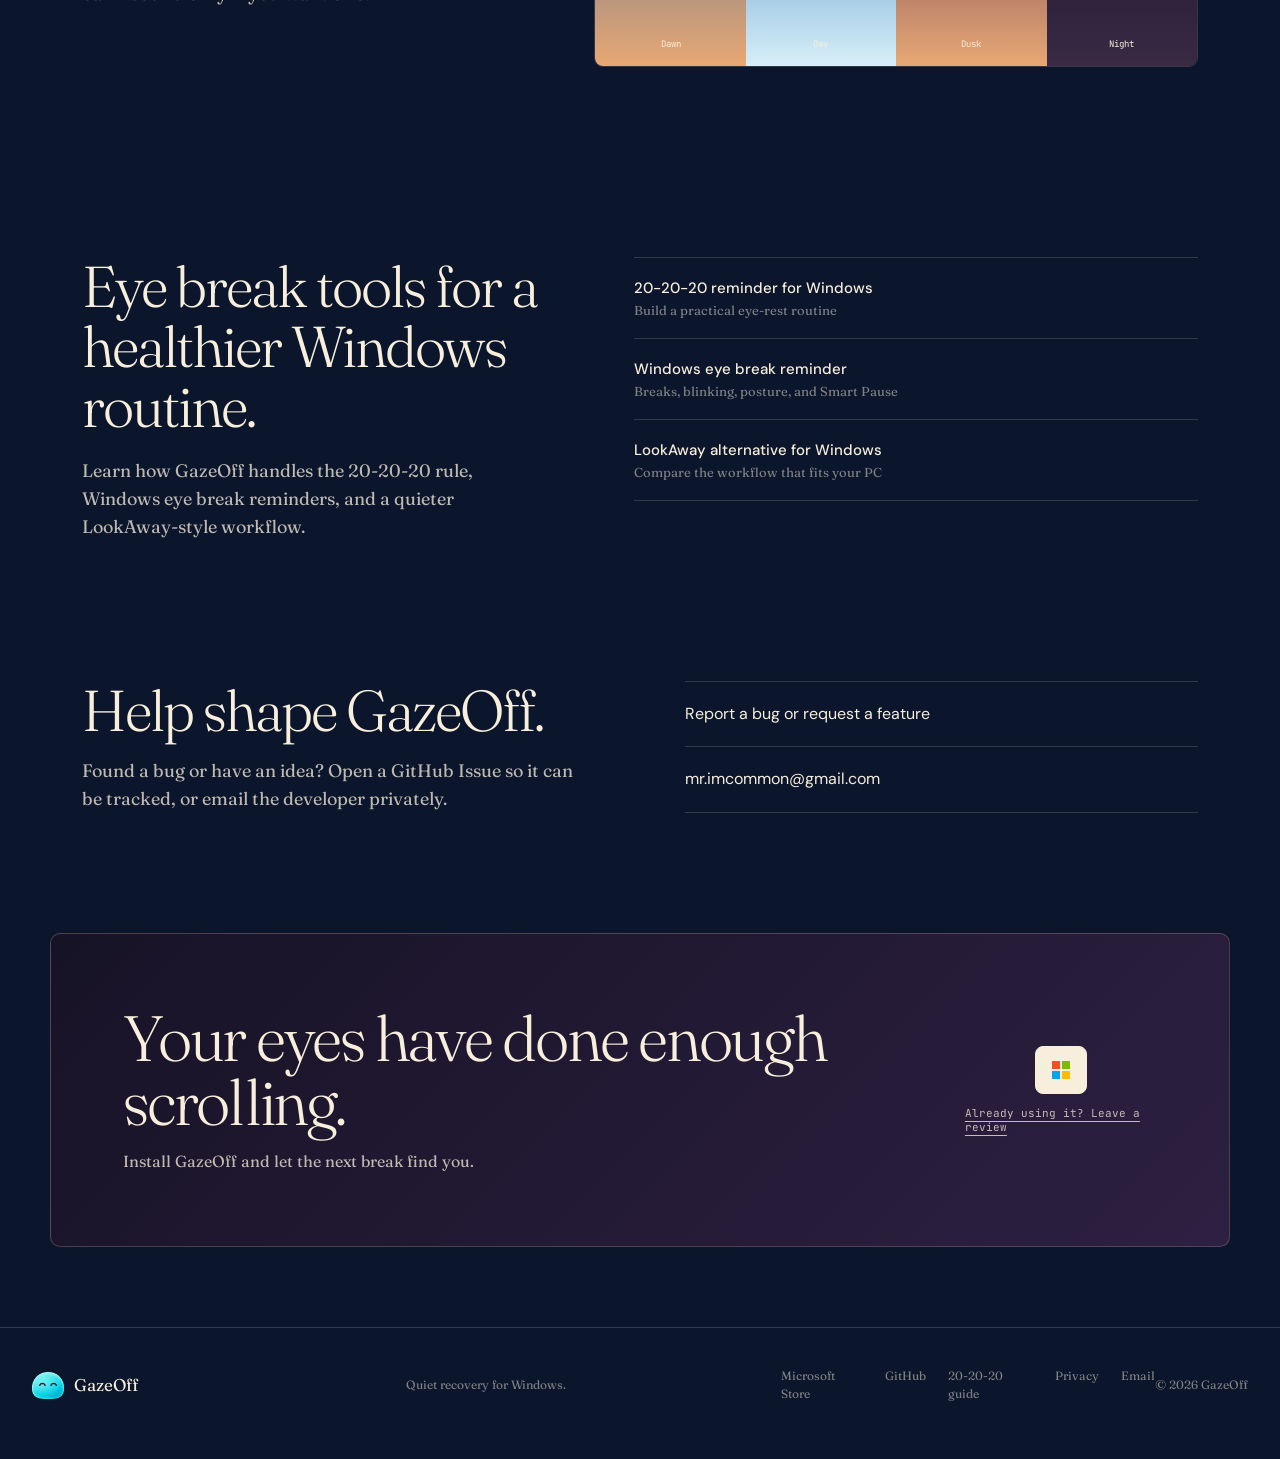
==== commit 698f0681: "Simplify Store links and add blob favicon" ====
--- a/website/index.html
+++ b/website/index.html
@@ -16,7 +16,8 @@
   <meta name="twitter:title" content="GazeOff: 20-20-20 Eye Break Reminder for Windows">
   <meta name="twitter:description" content="Take better eye breaks without losing your flow.">
   <meta name="twitter:image" content="https://gazeoff.com/assets/gazeoff-social-1200x630.png">
-  <title>GazeOff: 20-20-20 Eye Break Reminder for Windows</title>
+  <title>GazeOff | Eye Break Reminder for Windows</title>
+  <link rel="icon" type="image/png" href="/assets/tray_blob.png">
   <link rel="preconnect" href="https://fonts.googleapis.com">
   <link rel="preconnect" href="https://fonts.gstatic.com" crossorigin>
   <link href="https://fonts.googleapis.com/css2?family=DM+Sans:wght@400;500;600&family=Fraunces:ital,opsz,wght@0,9..144,300;0,9..144,450;1,9..144,350&family=JetBrains+Mono:wght@400;500&display=swap" rel="stylesheet">
@@ -68,8 +69,7 @@
         <h1>Give your eyes<br>somewhere else to be.</h1>
         <p class="hero-intro">Brief, well-timed breaks that protect your eyes without treating your work like an interruption.</p>
         <div class="hero-actions">
-          <a class="button" href="https://apps.microsoft.com/detail/9NRL1Z4MQTD8" data-analytics="store-hero">Get it from Microsoft Store</a>
-          <span>Official signed release · Windows 10 and 11</span>
+          <a class="button store-icon-button" href="https://apps.microsoft.com/detail/9NRL1Z4MQTD8" aria-label="Get GazeOff from Microsoft Store" title="Get GazeOff from Microsoft Store" data-analytics="store-hero"><span class="microsoft-mark" aria-hidden="true"><i></i><i></i><i></i><i></i></span></a>
         </div>
       </div>
 
@@ -240,16 +240,10 @@
       </div>
     </section>
 
-    <section class="windows-note store-note" aria-label="Microsoft Store availability">
-      <strong>Official Store release</strong>
-      <p>Install the signed version directly from Microsoft Store for automatic updates and Windows-managed installation.</p>
-      <a href="https://apps.microsoft.com/detail/9NRL1Z4MQTD8" data-analytics="store-trust">View Store listing</a>
-    </section>
-
     <section class="closing" id="download">
       <div><h2>Your eyes have done enough scrolling.</h2><p>Install GazeOff and let the next break find you.</p></div>
       <div class="closing-actions">
-        <a class="button button-light" href="https://apps.microsoft.com/detail/9NRL1Z4MQTD8" aria-label="Get GazeOff from Microsoft Store" data-analytics="store-closing">Get it from Microsoft Store</a>
+        <a class="button button-light store-icon-button" href="https://apps.microsoft.com/detail/9NRL1Z4MQTD8" aria-label="Get GazeOff from Microsoft Store" title="Get GazeOff from Microsoft Store" data-analytics="store-closing"><span class="microsoft-mark" aria-hidden="true"><i></i><i></i><i></i><i></i></span></a>
         <a class="review-link" href="ms-windows-store://review/?ProductId=9NRL1Z4MQTD8" data-analytics="store-review">Already using it? Leave a review</a>
       </div>
     </section>
--- a/website/style.css
+++ b/website/style.css
@@ -20,6 +20,7 @@
 
 .closing-actions{display:flex;flex-direction:column;align-items:center;gap:12px}.review-link{font:11px var(--mono);color:var(--soft);text-underline-offset:4px}.store-note strong{color:#8ce8f0}
 @media(max-width:640px){.closing-actions{align-items:flex-start;margin-top:28px}.closing-actions .button{margin-top:0}}
+.store-icon-button{width:52px;min-height:48px;padding:0}.microsoft-mark{display:grid!important;grid-template-columns:repeat(2,8px);grid-template-rows:repeat(2,8px);gap:2px}.microsoft-mark i{display:block}.microsoft-mark i:nth-child(1){background:#f25022}.microsoft-mark i:nth-child(2){background:#7fba00}.microsoft-mark i:nth-child(3){background:#00a4ef}.microsoft-mark i:nth-child(4){background:#ffb900}
 
 /* Live app stage */
 .desktop-demo{cursor:none}.demo-pointer{position:absolute;z-index:9;left:72%;top:55%;width:11px;height:17px;background:#111;clip-path:polygon(0 0,100% 65%,58% 70%,77% 100%,60% 100%,42% 73%,0 100%);filter:drop-shadow(0 1px 1px #fff);pointer-events:none}.heads-up{z-index:8;will-change:left,top}.nudge{position:absolute;z-index:7;right:8%;top:18%;width:112px;color:#00c9ff;text-align:center;opacity:0;transform:translateY(8px) scale(.96);pointer-events:none;transition:opacity .25s,transform .25s}.nudge.show{opacity:1;transform:none}.nudge svg{width:96px;height:96px;overflow:visible;fill:none;stroke:currentColor;stroke-width:20;stroke-linecap:round;stroke-linejoin:round;filter:drop-shadow(0 0 7px color-mix(in srgb,currentColor 55%,transparent));animation:gentle-bob 2.8s ease-in-out infinite}.nudge span{display:block;margin-top:-12px;font:italic 500 13px var(--display)}.nudge-posture{color:#00ffcc}.posture-arrow{transform-origin:50% 50%;animation:arrow-bounce 1.5s ease-in-out infinite}.nudge-blink svg{fill:currentColor;stroke:none;filter:drop-shadow(0 0 7px color-mix(in srgb,currentColor 45%,transparent))}.blink-eye{transform-box:fill-box;transform-origin:center;animation:cute-blink 2.8s ease-in-out infinite}.blink-eye.right{animation-delay:36ms}.break-drift{position:absolute;inset:-8%;background:radial-gradient(ellipse 55% 38% at 28% 68%,rgba(242,215,184,.22),transparent 62%),radial-gradient(ellipse 42% 32% at 72% 70%,rgba(181,105,83,.3),transparent 60%);animation:break-drift 18s linear infinite}.break-brand{position:absolute;top:20px;font:italic 13px var(--display);color:var(--faint)}.break-message{position:relative!important;margin:0 0 18px!important;font-size:clamp(19px,2.4vw,34px)!important}.break-message i{font-weight:300;color:var(--soft)}.break-screen>strong{position:relative;font-size:clamp(40px,5vw,62px)}.break-meter{position:relative;width:45%;height:1px;background:var(--rule)}.break-meter i{display:block;width:35%;height:1px;background:#e8a874;animation:meter-grow 5s linear forwards}.break-label{position:relative;margin-top:10px;text-transform:none;letter-spacing:0;font-family:var(--display);font-style:italic}.demo-foot{display:flex;align-items:center;justify-content:space-between;gap:16px;margin-top:13px}.demo-caption{margin:0;text-align:left}.demo-controls{display:flex;gap:7px}.demo-controls button{padding:6px 10px;border:1px solid var(--rule);border-radius:5px;background:transparent;color:var(--soft);font:10px var(--mono);cursor:pointer}.demo-controls button:hover{color:var(--ink);border-color:var(--soft)}
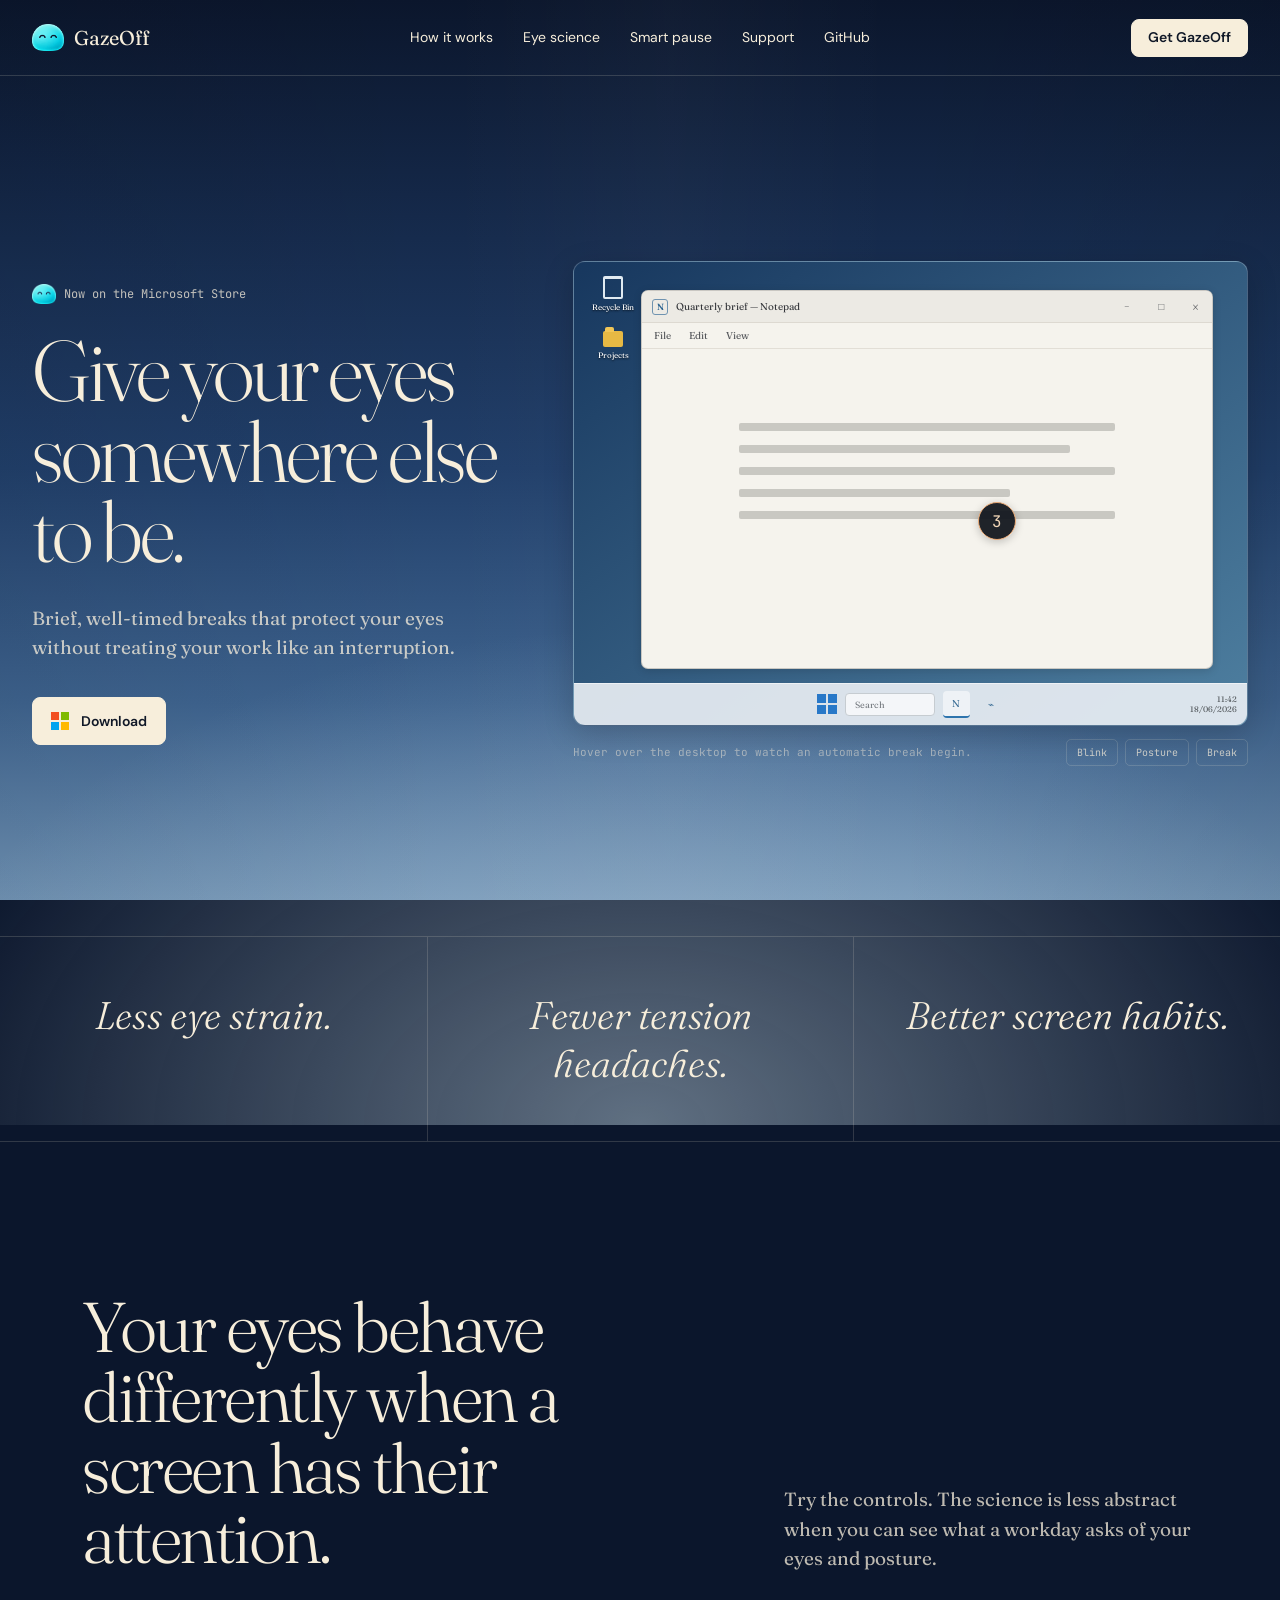
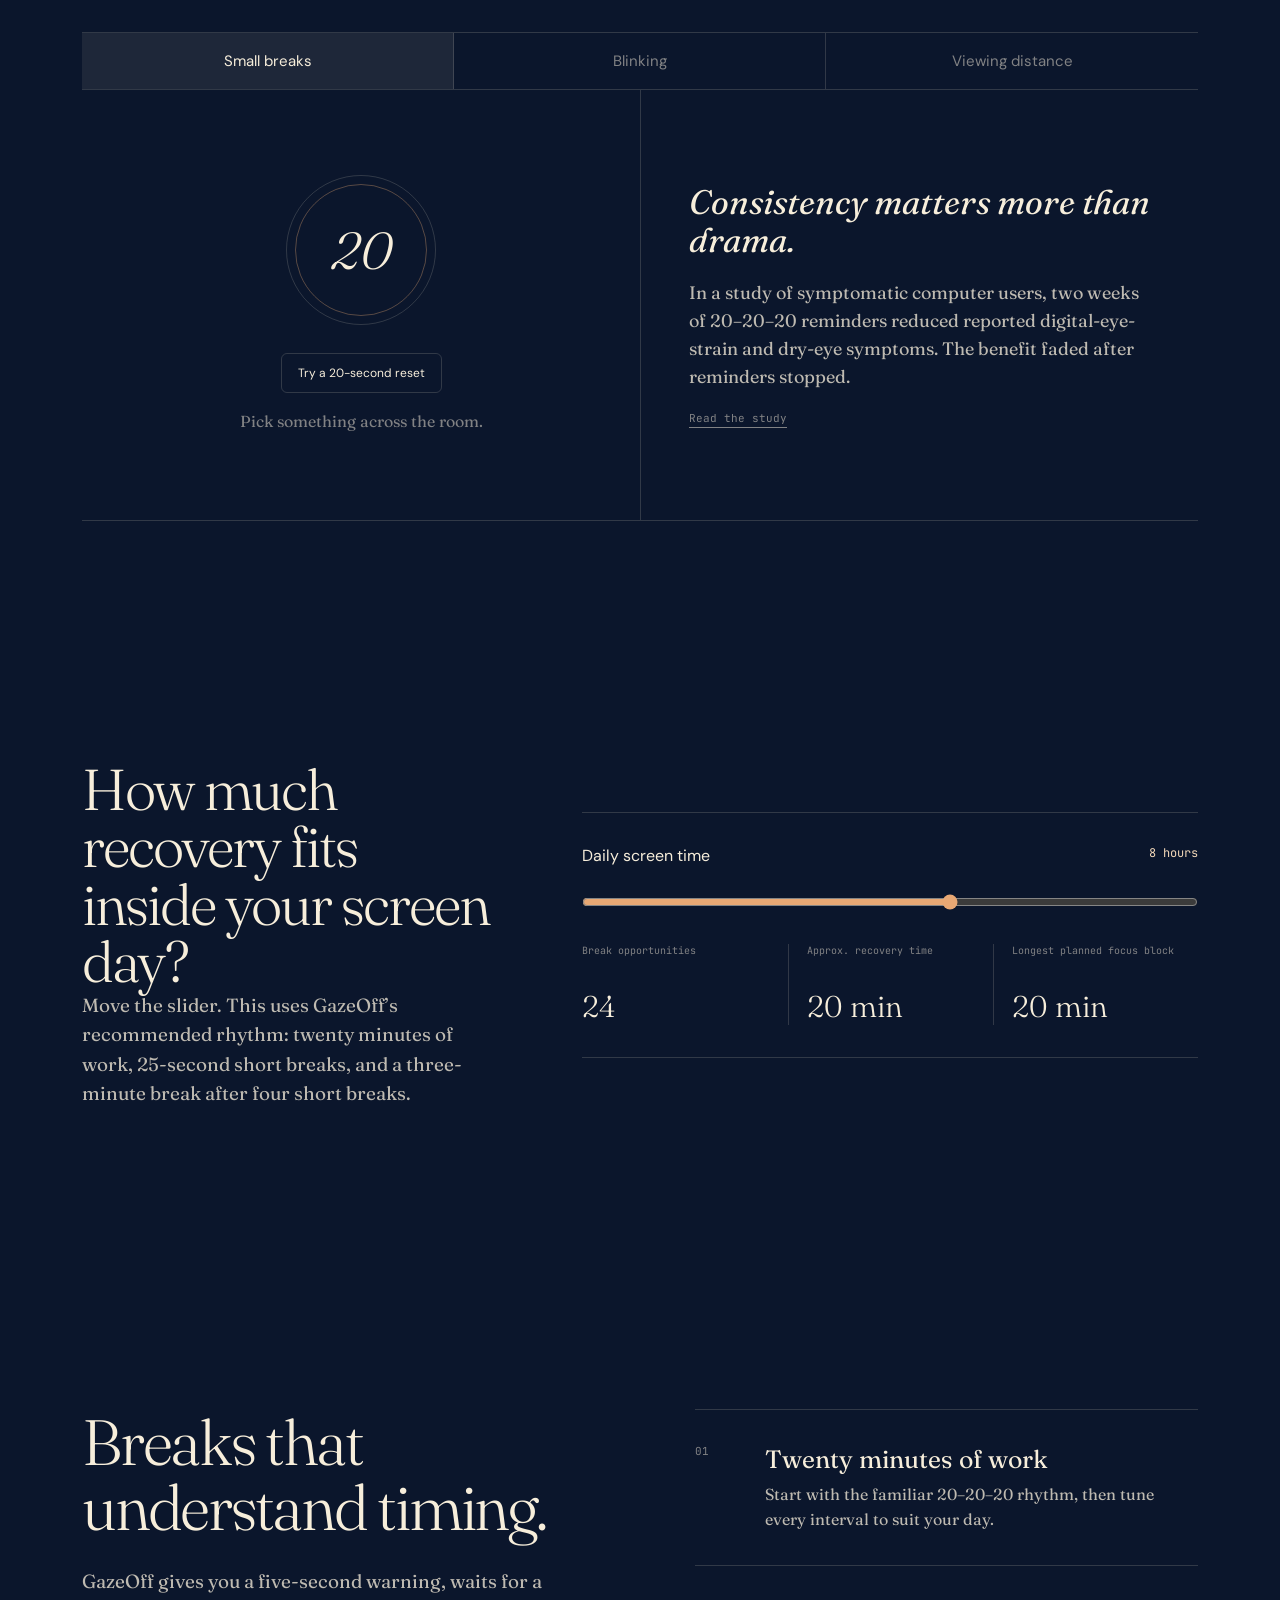
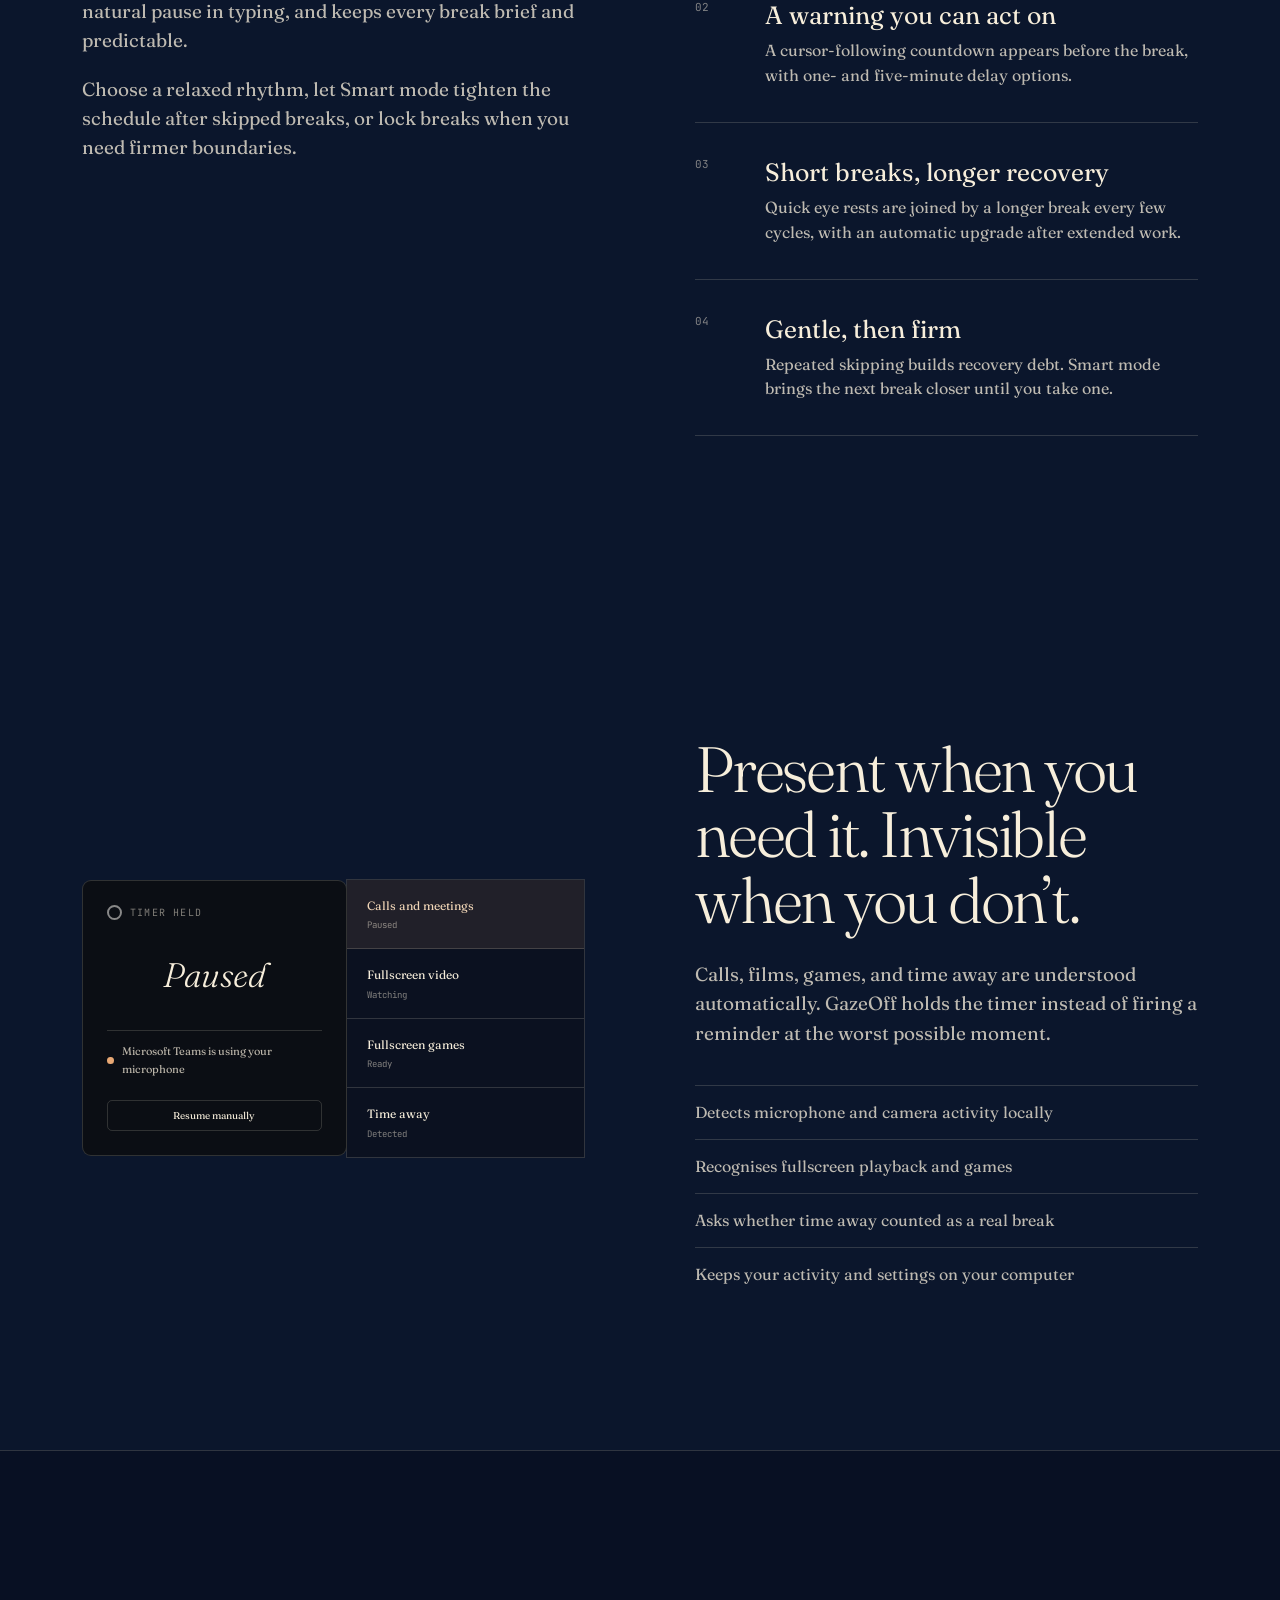
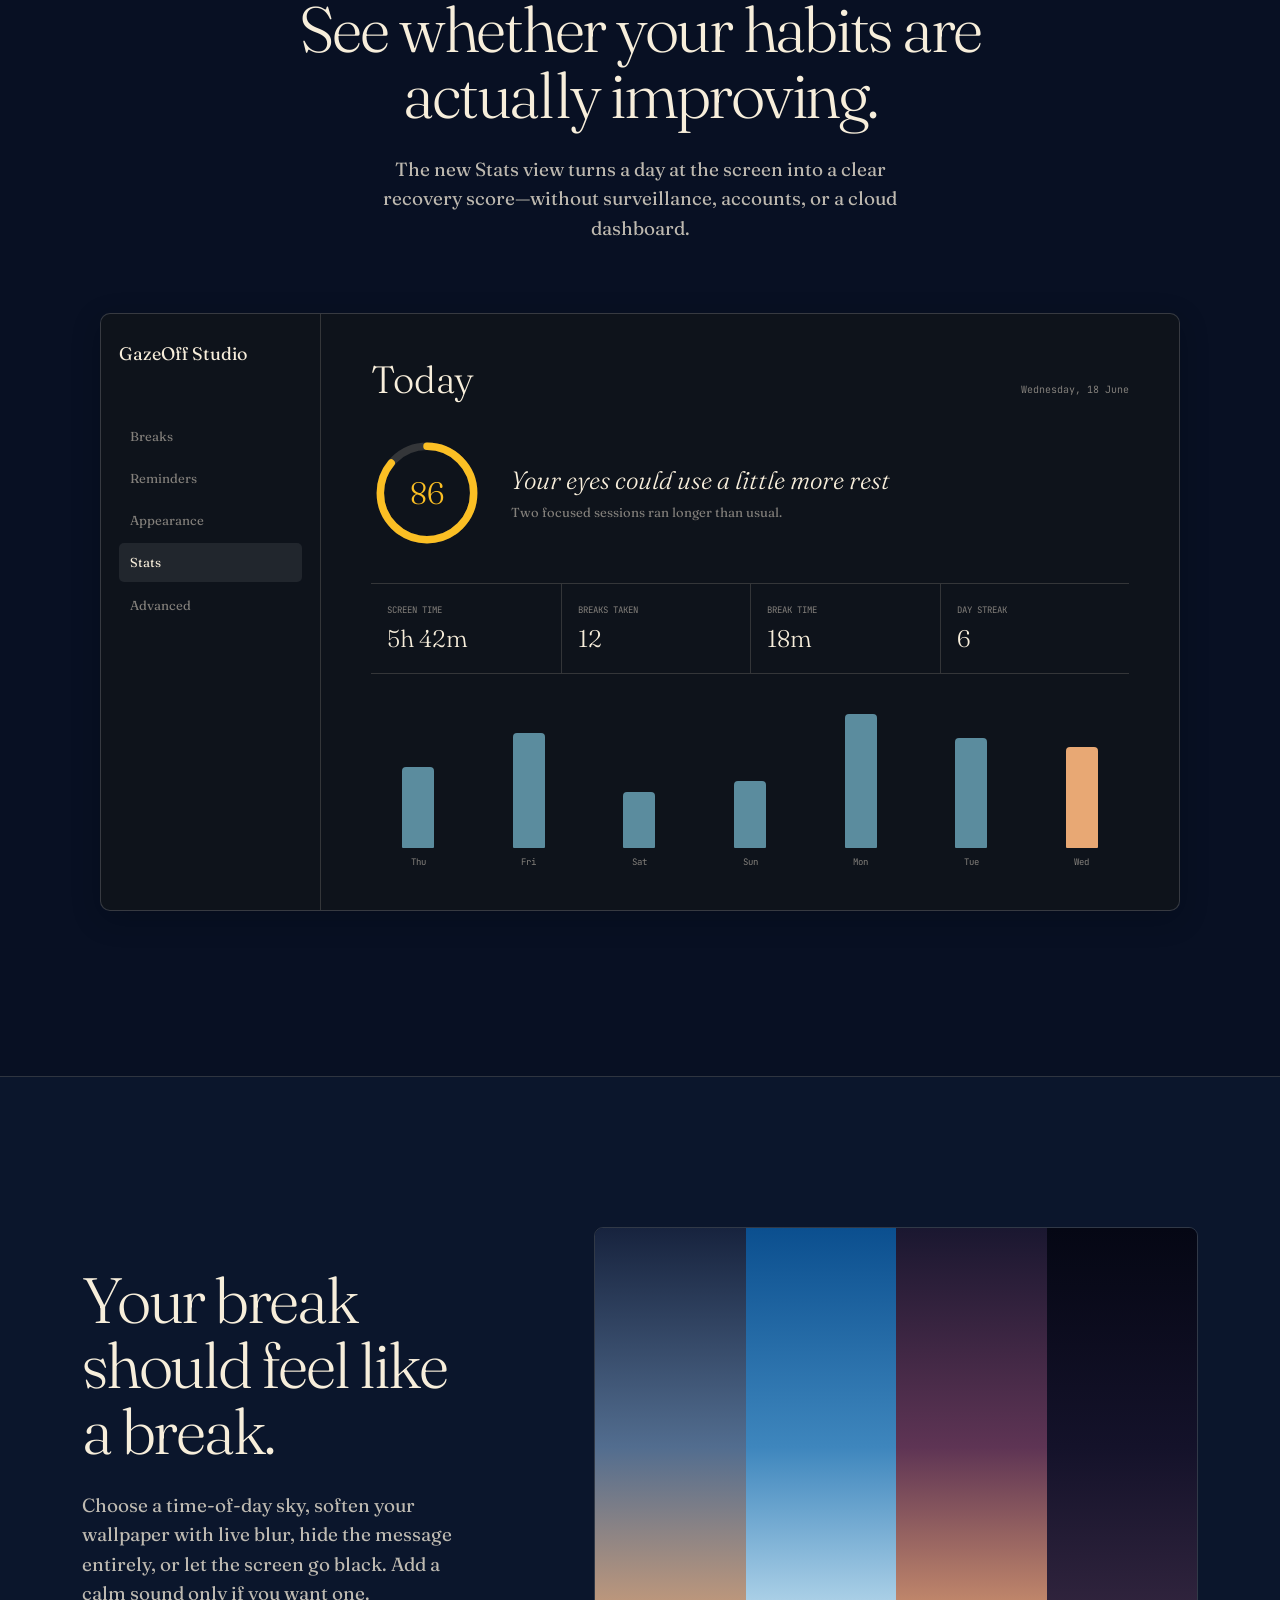
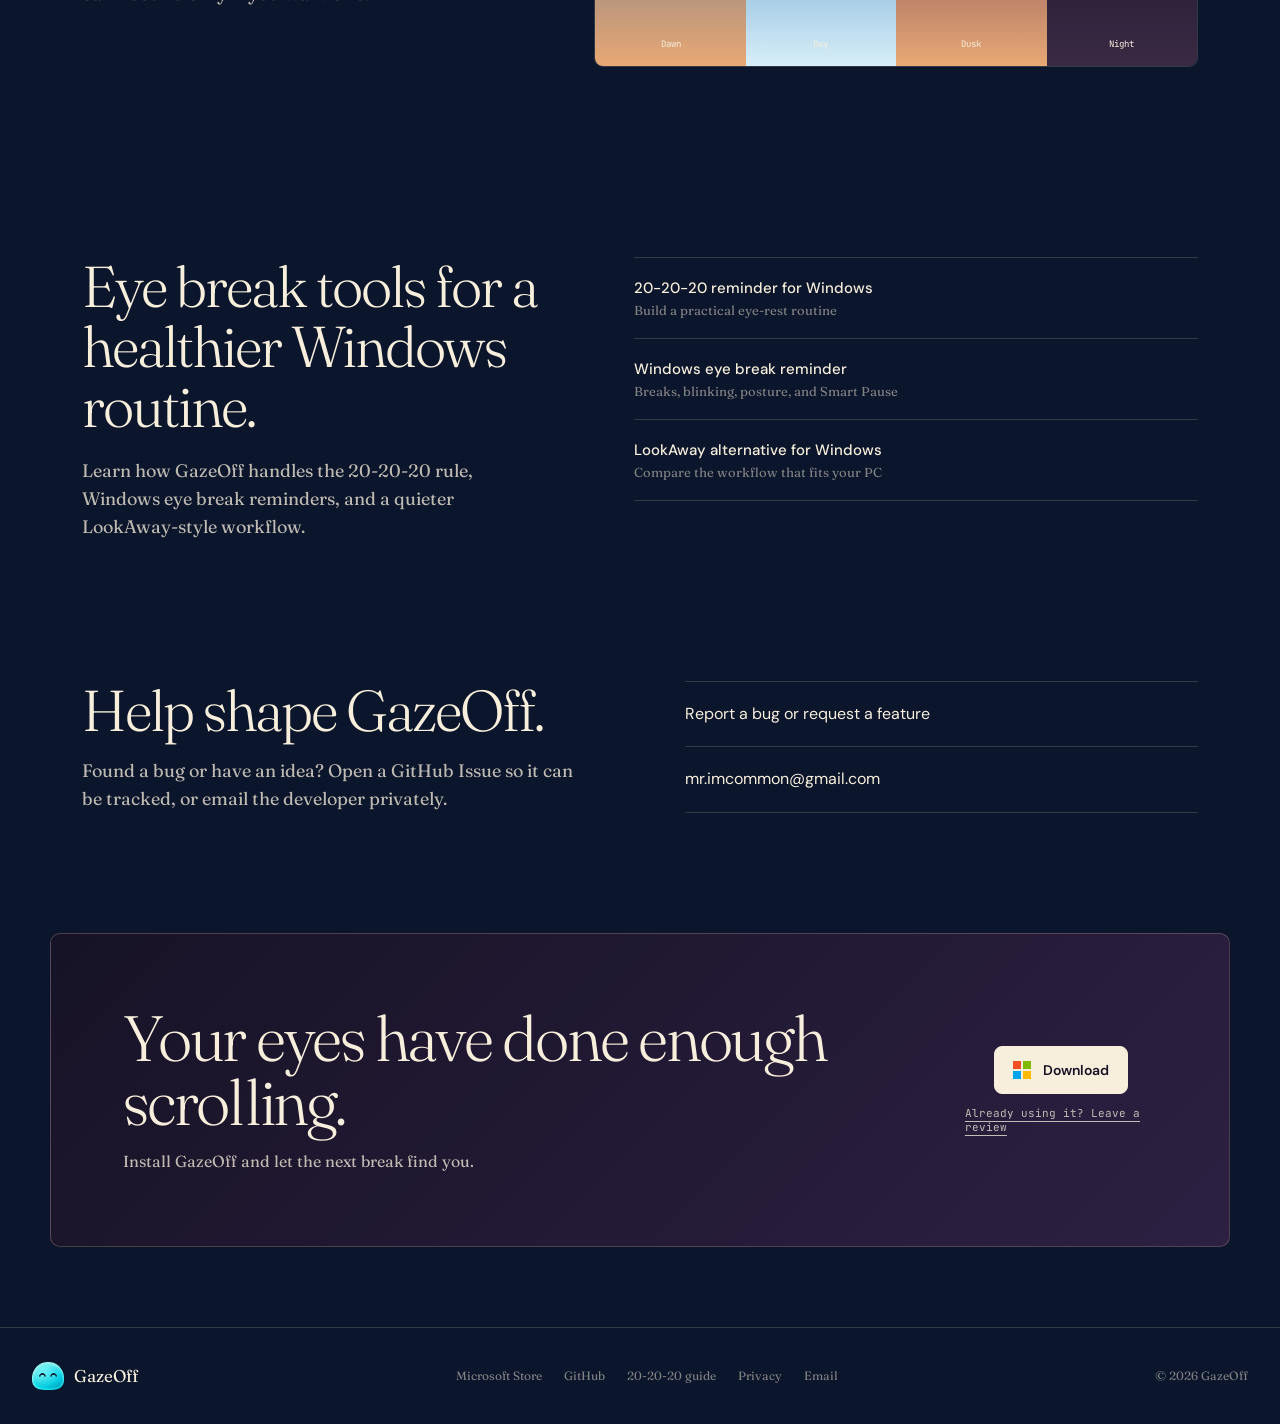
==== commit 42b3f223: "Add search verification and refine download UI" ====
--- a/website/index.html
+++ b/website/index.html
@@ -4,6 +4,8 @@
   <meta charset="utf-8">
   <meta name="viewport" content="width=device-width, initial-scale=1">
   <meta name="description" content="GazeOff is a 20-20-20 eye break reminder for Windows with blink and posture reminders, Smart Pause, local stats, and no account.">
+  <meta name="keywords" content="20-20-20 reminder, eye break reminder, Windows break reminder, LookAway alternative, blink reminder, posture reminder, eye strain relief, screen break timer, digital wellbeing, productivity breaks, Windows tray app, healthy screen habits">
+  <meta name="google-site-verification" content="yxWIubhftSfBCHD8SPsiLVMz_oWYKYlI0zZZ12p9OFM">
   <meta name="theme-color" content="#0b162c">
   <link rel="canonical" href="https://gazeoff.com/">
   <meta property="og:type" content="website">
@@ -69,7 +71,7 @@
         <h1>Give your eyes<br>somewhere else to be.</h1>
         <p class="hero-intro">Brief, well-timed breaks that protect your eyes without treating your work like an interruption.</p>
         <div class="hero-actions">
-          <a class="button store-icon-button" href="https://apps.microsoft.com/detail/9NRL1Z4MQTD8" aria-label="Get GazeOff from Microsoft Store" title="Get GazeOff from Microsoft Store" data-analytics="store-hero"><span class="microsoft-mark" aria-hidden="true"><i></i><i></i><i></i><i></i></span></a>
+          <a class="button store-icon-button" href="https://apps.microsoft.com/detail/9NRL1Z4MQTD8" aria-label="Download GazeOff from Microsoft Store" title="Download GazeOff from Microsoft Store" data-analytics="store-hero"><span class="microsoft-mark" aria-hidden="true"><i></i><i></i><i></i><i></i></span><span class="store-button-label">Download</span></a>
         </div>
       </div>
 
@@ -243,7 +245,7 @@
     <section class="closing" id="download">
       <div><h2>Your eyes have done enough scrolling.</h2><p>Install GazeOff and let the next break find you.</p></div>
       <div class="closing-actions">
-        <a class="button button-light store-icon-button" href="https://apps.microsoft.com/detail/9NRL1Z4MQTD8" aria-label="Get GazeOff from Microsoft Store" title="Get GazeOff from Microsoft Store" data-analytics="store-closing"><span class="microsoft-mark" aria-hidden="true"><i></i><i></i><i></i><i></i></span></a>
+        <a class="button button-light store-icon-button" href="https://apps.microsoft.com/detail/9NRL1Z4MQTD8" aria-label="Download GazeOff from Microsoft Store" title="Download GazeOff from Microsoft Store" data-analytics="store-closing"><span class="microsoft-mark" aria-hidden="true"><i></i><i></i><i></i><i></i></span><span class="store-button-label">Download</span></a>
         <a class="review-link" href="ms-windows-store://review/?ProductId=9NRL1Z4MQTD8" data-analytics="store-review">Already using it? Leave a review</a>
       </div>
     </section>
@@ -251,9 +253,8 @@
 
   <footer>
     <a class="brand" href="#top"><img src="assets/tray_blob.png" alt=""><span>GazeOff</span></a>
-    <p>Quiet recovery for Windows.</p>
     <div><a href="https://apps.microsoft.com/detail/9NRL1Z4MQTD8" data-analytics="store-footer">Microsoft Store</a><a href="https://github.com/MDSD0/GazeOff">GitHub</a><a href="/20-20-20-reminder/">20-20-20 guide</a><a href="/privacy">Privacy</a><a href="mailto:mr.imcommon@gmail.com?subject=GazeOff%20feedback">Email</a></div>
-    <p>© 2026 GazeOff</p>
+    <p>&copy; 2026 GazeOff</p>
   </footer>
   <script>
     window.va = window.va || function () { (window.vaq = window.vaq || []).push(arguments); };
--- a/website/style.css
+++ b/website/style.css
@@ -12,15 +12,15 @@
 .support-section{max-width:1180px;margin:0 auto;padding:0 32px 120px;display:grid;grid-template-columns:1fr 1fr;gap:90px;align-items:end}.support-section h2{margin:0 0 18px;font:300 clamp(40px,4.5vw,62px)/1 var(--display);letter-spacing:-.035em}.support-section p{max-width:540px;margin:0;color:var(--soft);font-size:18px}.support-actions{border-top:1px solid var(--rule)}.support-actions a{display:block;padding:20px 0;border-bottom:1px solid var(--rule);font-family:var(--sans);text-decoration:none}.support-actions a:hover{text-decoration:underline;text-underline-offset:5px}
 .search-guides{max-width:1180px;margin:0 auto;padding:40px 32px 140px;display:grid;grid-template-columns:.9fr 1.1fr;gap:90px}.search-guides h2{margin:0 0 20px;font:300 clamp(38px,4.5vw,60px)/1.04 var(--display);letter-spacing:-.035em}.search-guides p{margin:0;color:var(--soft);font-size:18px}.search-guides nav{border-top:1px solid var(--rule)}.search-guides a{display:block;padding:20px 0;border-bottom:1px solid var(--rule);font:500 15px var(--sans);text-decoration:none}.search-guides a span{display:block;margin-top:4px;color:var(--faint);font:13px var(--body)}.search-guides a:hover{text-decoration:underline;text-underline-offset:5px}
 .windows-note{max-width:1116px;margin:0 auto 36px;padding:24px 0;display:grid;grid-template-columns:180px 1fr auto;gap:28px;align-items:start;border-top:1px solid var(--rule);color:var(--soft)}.windows-note strong{color:var(--ink);font:14px var(--sans)}.windows-note p{margin:0;font-size:14px}.windows-note a{font:11px var(--mono);white-space:nowrap;text-underline-offset:4px}
-footer{max-width:1280px;margin:auto;padding:36px 32px 52px;display:grid;grid-template-columns:1fr 1fr 1fr auto;align-items:center;border-top:1px solid var(--rule);font-size:12px;color:var(--faint)}footer .brand{font-size:17px;color:var(--ink)}footer>div{display:flex;gap:22px}footer a{text-decoration:none}
-@media(max-width:900px){.site-header{grid-template-columns:1fr auto}.site-header nav{display:none}.hero{min-height:auto;padding-top:90px;grid-template-columns:1fr;gap:60px}.hero-copy{text-align:center}.hero-intro{margin-left:auto;margin-right:auto}.hero-actions{justify-content:center}.split-section,.smart-section,.personalise,.support-section,.search-guides{grid-template-columns:1fr;gap:60px;padding:100px 24px}.support-section{padding-top:0}.sticky-copy{position:static}.smart-demo{order:2}.stats-window{grid-template-columns:160px 1fr}.stats-content{padding:34px 26px}.closing{margin:0 24px 60px;padding:48px}.outcomes p{padding:38px 16px}.outcomes{grid-template-columns:1fr}.outcomes p+ p{border-left:0;border-top:1px solid var(--rule)}footer{grid-template-columns:1fr 1fr;gap:24px}}
-@media(max-width:640px){.site-header{padding:0 20px}.hero{padding:70px 20px}.hero h1{font-size:54px}.hero-actions{flex-direction:column}.heads-up{left:4%;right:4%;width:auto}.heads-up button{display:none}.break-screen>strong{font-size:52px}.stats-section{padding:90px 16px}.stats-window{display:block}.stats-sidebar{display:none}.stats-content{padding:28px 20px}.score-row{align-items:flex-start}.score-ring{width:90px;height:90px}.stat-line{grid-template-columns:1fr 1fr}.stat-line div:nth-child(3){border-left:0;border-top:1px solid var(--rule)}.stat-line div:nth-child(4){border-top:1px solid var(--rule)}.week-chart{gap:6px}.personalise{padding-left:20px;padding-right:20px}.sky-strip{height:330px}.closing{margin-left:16px;margin-right:16px;padding:34px 24px;display:block}.closing .button{margin-top:28px}footer{grid-template-columns:1fr;align-items:start}}
+footer{max-width:1280px;margin:auto;padding:32px;display:flex;align-items:center;justify-content:space-between;gap:32px;border-top:1px solid var(--rule);font-size:12px;color:var(--faint)}footer .brand{font-size:17px;color:var(--ink)}footer>div{display:flex;justify-content:center;gap:22px;flex-wrap:wrap}footer a{text-decoration:none}footer p{margin:0;white-space:nowrap}
+@media(max-width:900px){.site-header{grid-template-columns:1fr auto}.site-header nav{display:none}.hero{min-height:auto;padding-top:90px;grid-template-columns:1fr;gap:60px}.hero-copy{text-align:center}.hero-intro{margin-left:auto;margin-right:auto}.hero-actions{justify-content:center}.split-section,.smart-section,.personalise,.support-section,.search-guides{grid-template-columns:1fr;gap:60px;padding:100px 24px}.support-section{padding-top:0}.sticky-copy{position:static}.smart-demo{order:2}.stats-window{grid-template-columns:160px 1fr}.stats-content{padding:34px 26px}.closing{margin:0 24px 60px;padding:48px}.outcomes p{padding:38px 16px}.outcomes{grid-template-columns:1fr}.outcomes p+ p{border-left:0;border-top:1px solid var(--rule)}footer{gap:24px}}
+@media(max-width:640px){.site-header{padding:0 20px}.hero{padding:70px 20px}.hero h1{font-size:54px}.hero-actions{flex-direction:column}.heads-up{left:4%;right:4%;width:auto}.heads-up button{display:none}.break-screen>strong{font-size:52px}.stats-section{padding:90px 16px}.stats-window{display:block}.stats-sidebar{display:none}.stats-content{padding:28px 20px}.score-row{align-items:flex-start}.score-ring{width:90px;height:90px}.stat-line{grid-template-columns:1fr 1fr}.stat-line div:nth-child(3){border-left:0;border-top:1px solid var(--rule)}.stat-line div:nth-child(4){border-top:1px solid var(--rule)}.week-chart{gap:6px}.personalise{padding-left:20px;padding-right:20px}.sky-strip{height:330px}.closing{margin-left:16px;margin-right:16px;padding:34px 24px;display:block}.closing .button{margin-top:28px}footer{flex-direction:column;align-items:flex-start}footer>div{justify-content:flex-start}}
 @media(max-width:760px){.windows-note{margin:0 20px 36px;grid-template-columns:1fr;gap:12px}.windows-note a{white-space:normal}}
 @media(prefers-reduced-motion:reduce){html{scroll-behavior:auto}.sky{transition:none}}
 
 .closing-actions{display:flex;flex-direction:column;align-items:center;gap:12px}.review-link{font:11px var(--mono);color:var(--soft);text-underline-offset:4px}.store-note strong{color:#8ce8f0}
 @media(max-width:640px){.closing-actions{align-items:flex-start;margin-top:28px}.closing-actions .button{margin-top:0}}
-.store-icon-button{width:52px;min-height:48px;padding:0}.microsoft-mark{display:grid!important;grid-template-columns:repeat(2,8px);grid-template-rows:repeat(2,8px);gap:2px}.microsoft-mark i{display:block}.microsoft-mark i:nth-child(1){background:#f25022}.microsoft-mark i:nth-child(2){background:#7fba00}.microsoft-mark i:nth-child(3){background:#00a4ef}.microsoft-mark i:nth-child(4){background:#ffb900}
+.store-icon-button{min-height:48px;padding:0 18px;gap:12px}.microsoft-mark{display:grid!important;grid-template-columns:repeat(2,8px);grid-template-rows:repeat(2,8px);gap:2px}.microsoft-mark i{display:block}.microsoft-mark i:nth-child(1){background:#f25022}.microsoft-mark i:nth-child(2){background:#7fba00}.microsoft-mark i:nth-child(3){background:#00a4ef}.microsoft-mark i:nth-child(4){background:#ffb900}.store-button-label{font:600 14px var(--sans)!important;color:inherit!important}
 
 /* Live app stage */
 .desktop-demo{cursor:none}.demo-pointer{position:absolute;z-index:9;left:72%;top:55%;width:11px;height:17px;background:#111;clip-path:polygon(0 0,100% 65%,58% 70%,77% 100%,60% 100%,42% 73%,0 100%);filter:drop-shadow(0 1px 1px #fff);pointer-events:none}.heads-up{z-index:8;will-change:left,top}.nudge{position:absolute;z-index:7;right:8%;top:18%;width:112px;color:#00c9ff;text-align:center;opacity:0;transform:translateY(8px) scale(.96);pointer-events:none;transition:opacity .25s,transform .25s}.nudge.show{opacity:1;transform:none}.nudge svg{width:96px;height:96px;overflow:visible;fill:none;stroke:currentColor;stroke-width:20;stroke-linecap:round;stroke-linejoin:round;filter:drop-shadow(0 0 7px color-mix(in srgb,currentColor 55%,transparent));animation:gentle-bob 2.8s ease-in-out infinite}.nudge span{display:block;margin-top:-12px;font:italic 500 13px var(--display)}.nudge-posture{color:#00ffcc}.posture-arrow{transform-origin:50% 50%;animation:arrow-bounce 1.5s ease-in-out infinite}.nudge-blink svg{fill:currentColor;stroke:none;filter:drop-shadow(0 0 7px color-mix(in srgb,currentColor 45%,transparent))}.blink-eye{transform-box:fill-box;transform-origin:center;animation:cute-blink 2.8s ease-in-out infinite}.blink-eye.right{animation-delay:36ms}.break-drift{position:absolute;inset:-8%;background:radial-gradient(ellipse 55% 38% at 28% 68%,rgba(242,215,184,.22),transparent 62%),radial-gradient(ellipse 42% 32% at 72% 70%,rgba(181,105,83,.3),transparent 60%);animation:break-drift 18s linear infinite}.break-brand{position:absolute;top:20px;font:italic 13px var(--display);color:var(--faint)}.break-message{position:relative!important;margin:0 0 18px!important;font-size:clamp(19px,2.4vw,34px)!important}.break-message i{font-weight:300;color:var(--soft)}.break-screen>strong{position:relative;font-size:clamp(40px,5vw,62px)}.break-meter{position:relative;width:45%;height:1px;background:var(--rule)}.break-meter i{display:block;width:35%;height:1px;background:#e8a874;animation:meter-grow 5s linear forwards}.break-label{position:relative;margin-top:10px;text-transform:none;letter-spacing:0;font-family:var(--display);font-style:italic}.demo-foot{display:flex;align-items:center;justify-content:space-between;gap:16px;margin-top:13px}.demo-caption{margin:0;text-align:left}.demo-controls{display:flex;gap:7px}.demo-controls button{padding:6px 10px;border:1px solid var(--rule);border-radius:5px;background:transparent;color:var(--soft);font:10px var(--mono);cursor:pointer}.demo-controls button:hover{color:var(--ink);border-color:var(--soft)}
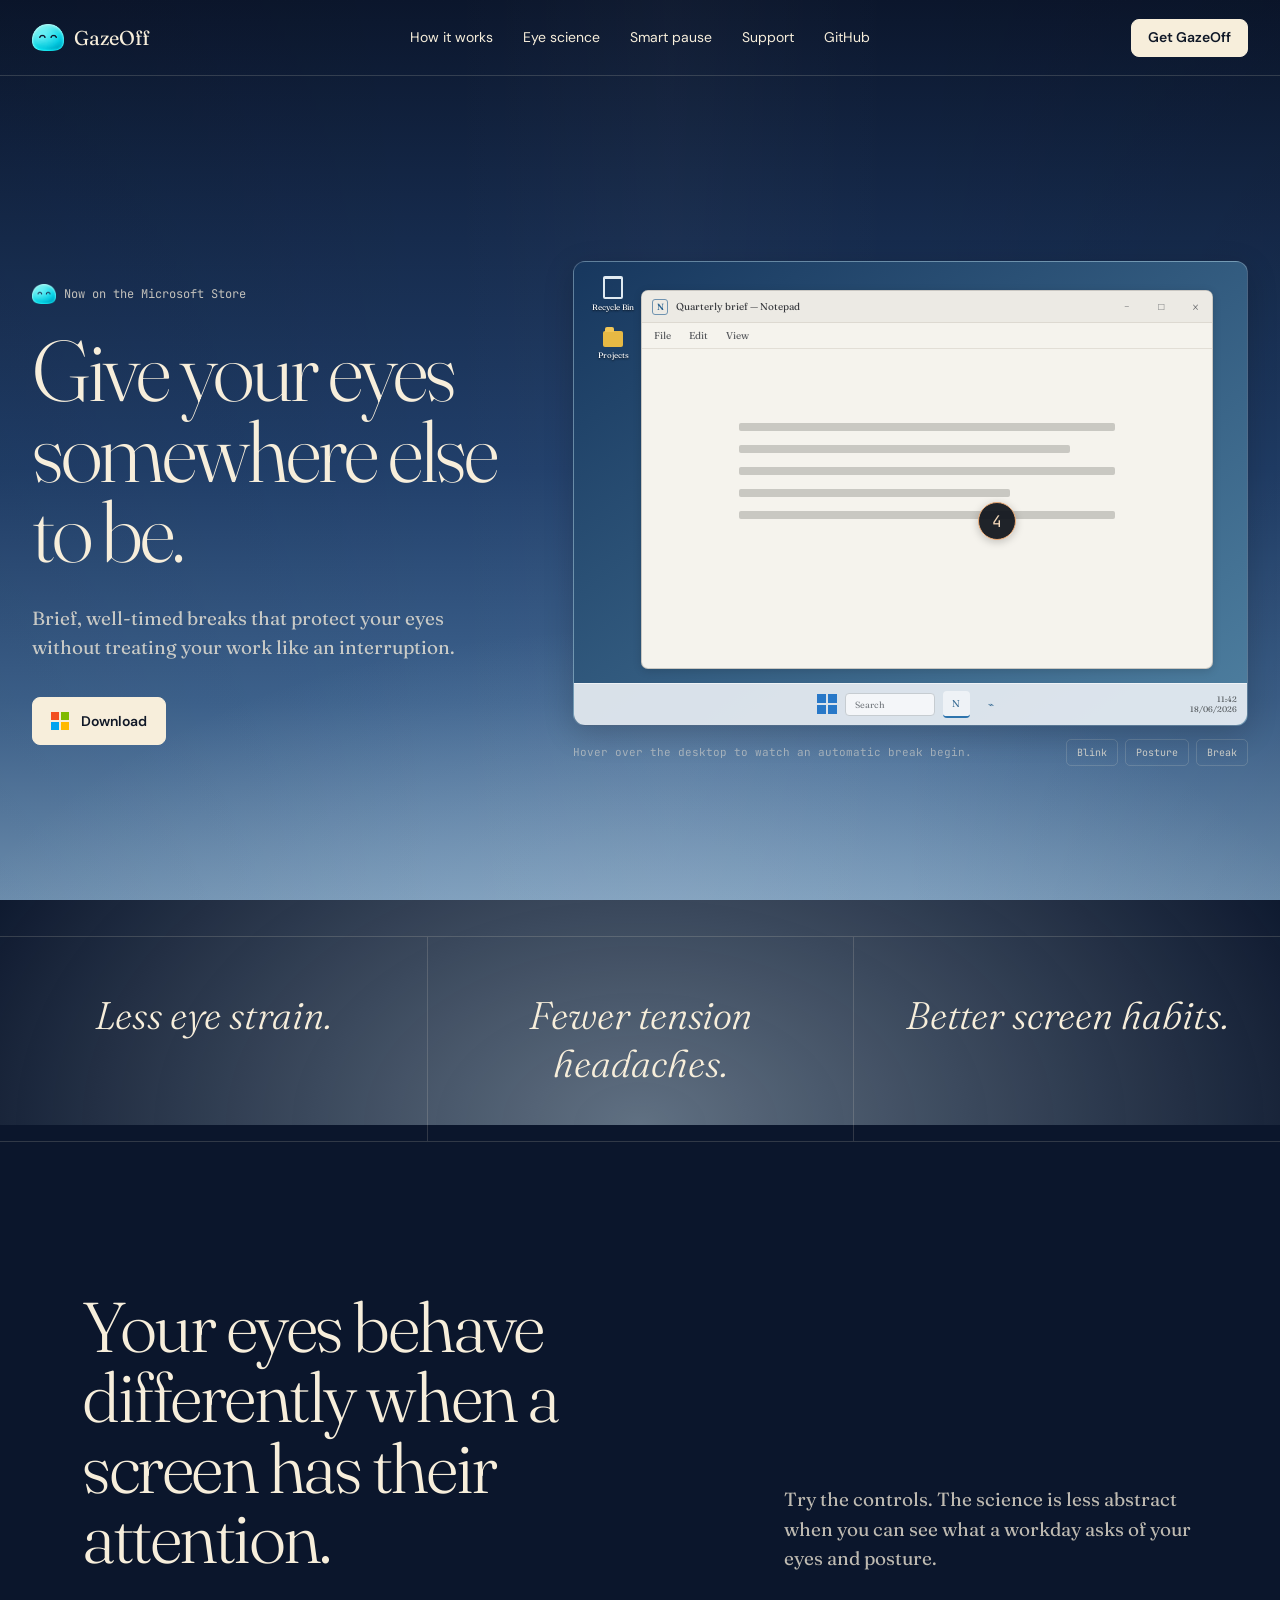
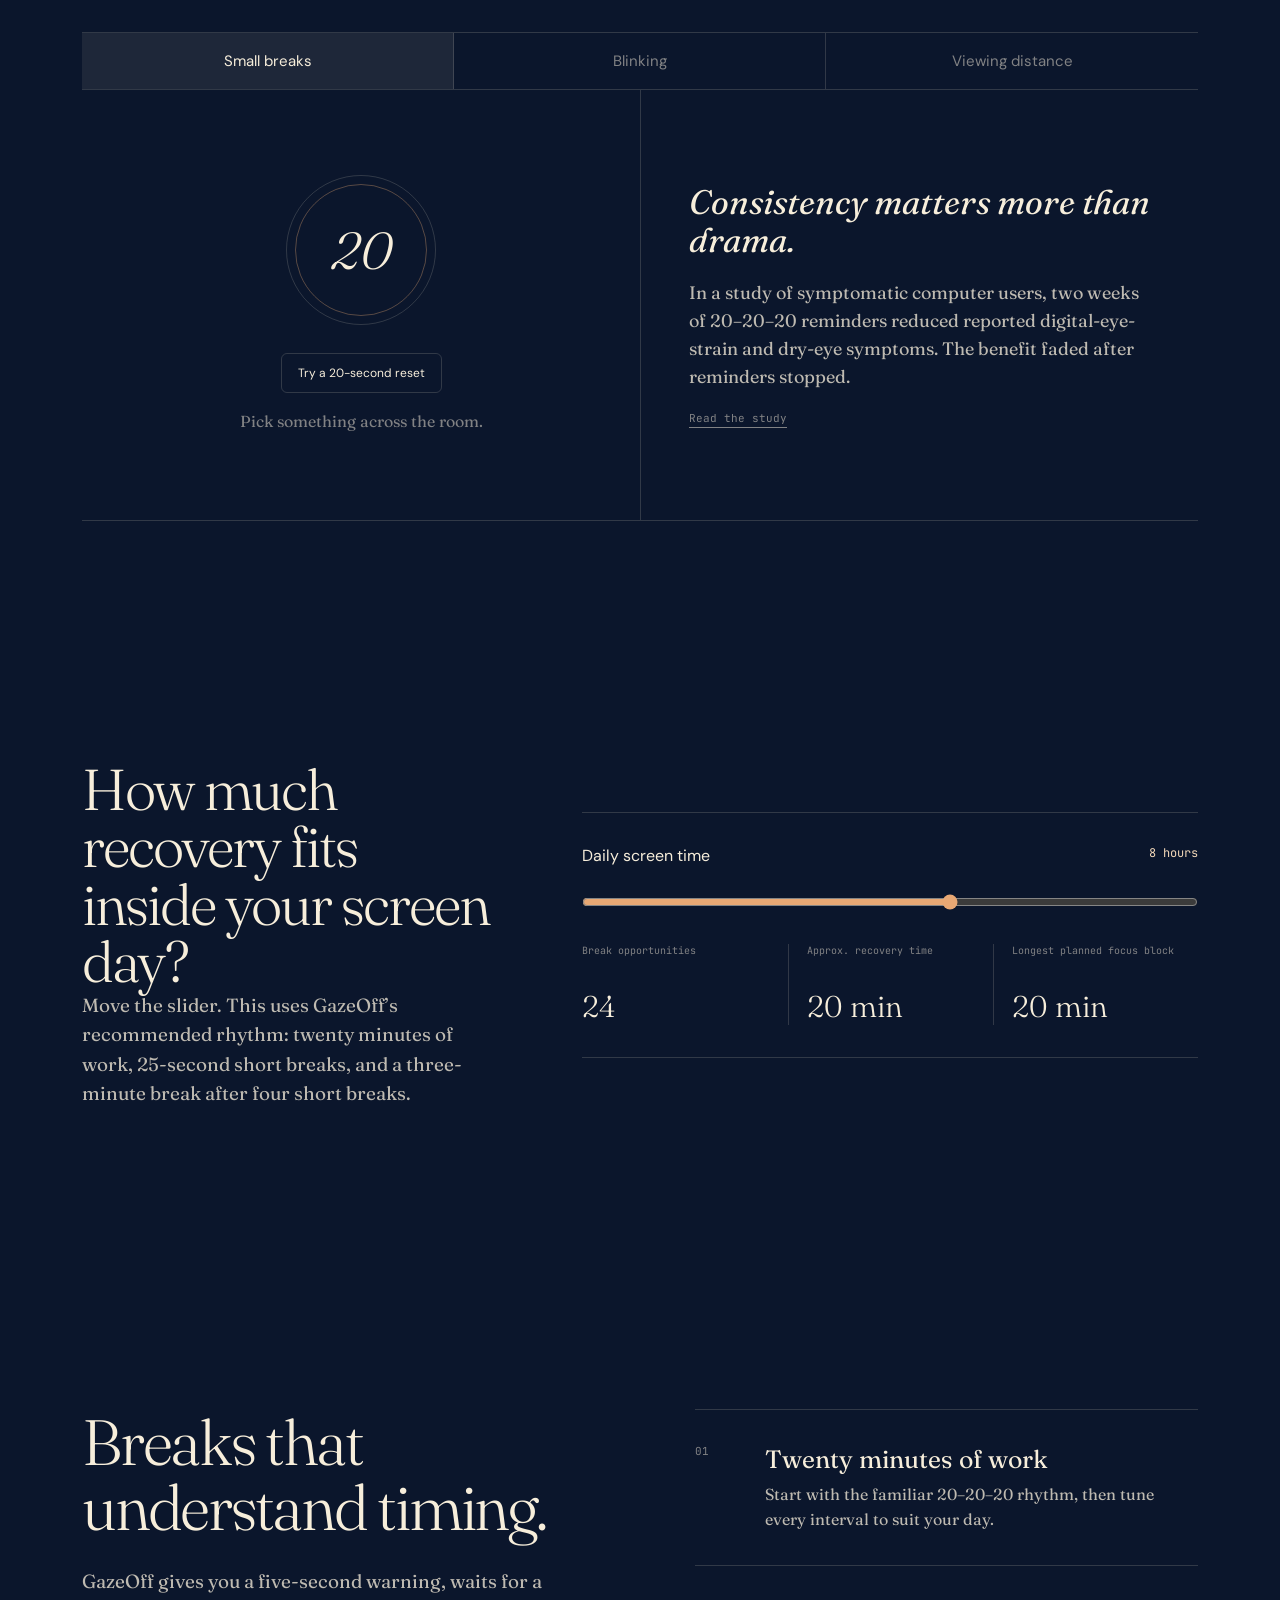
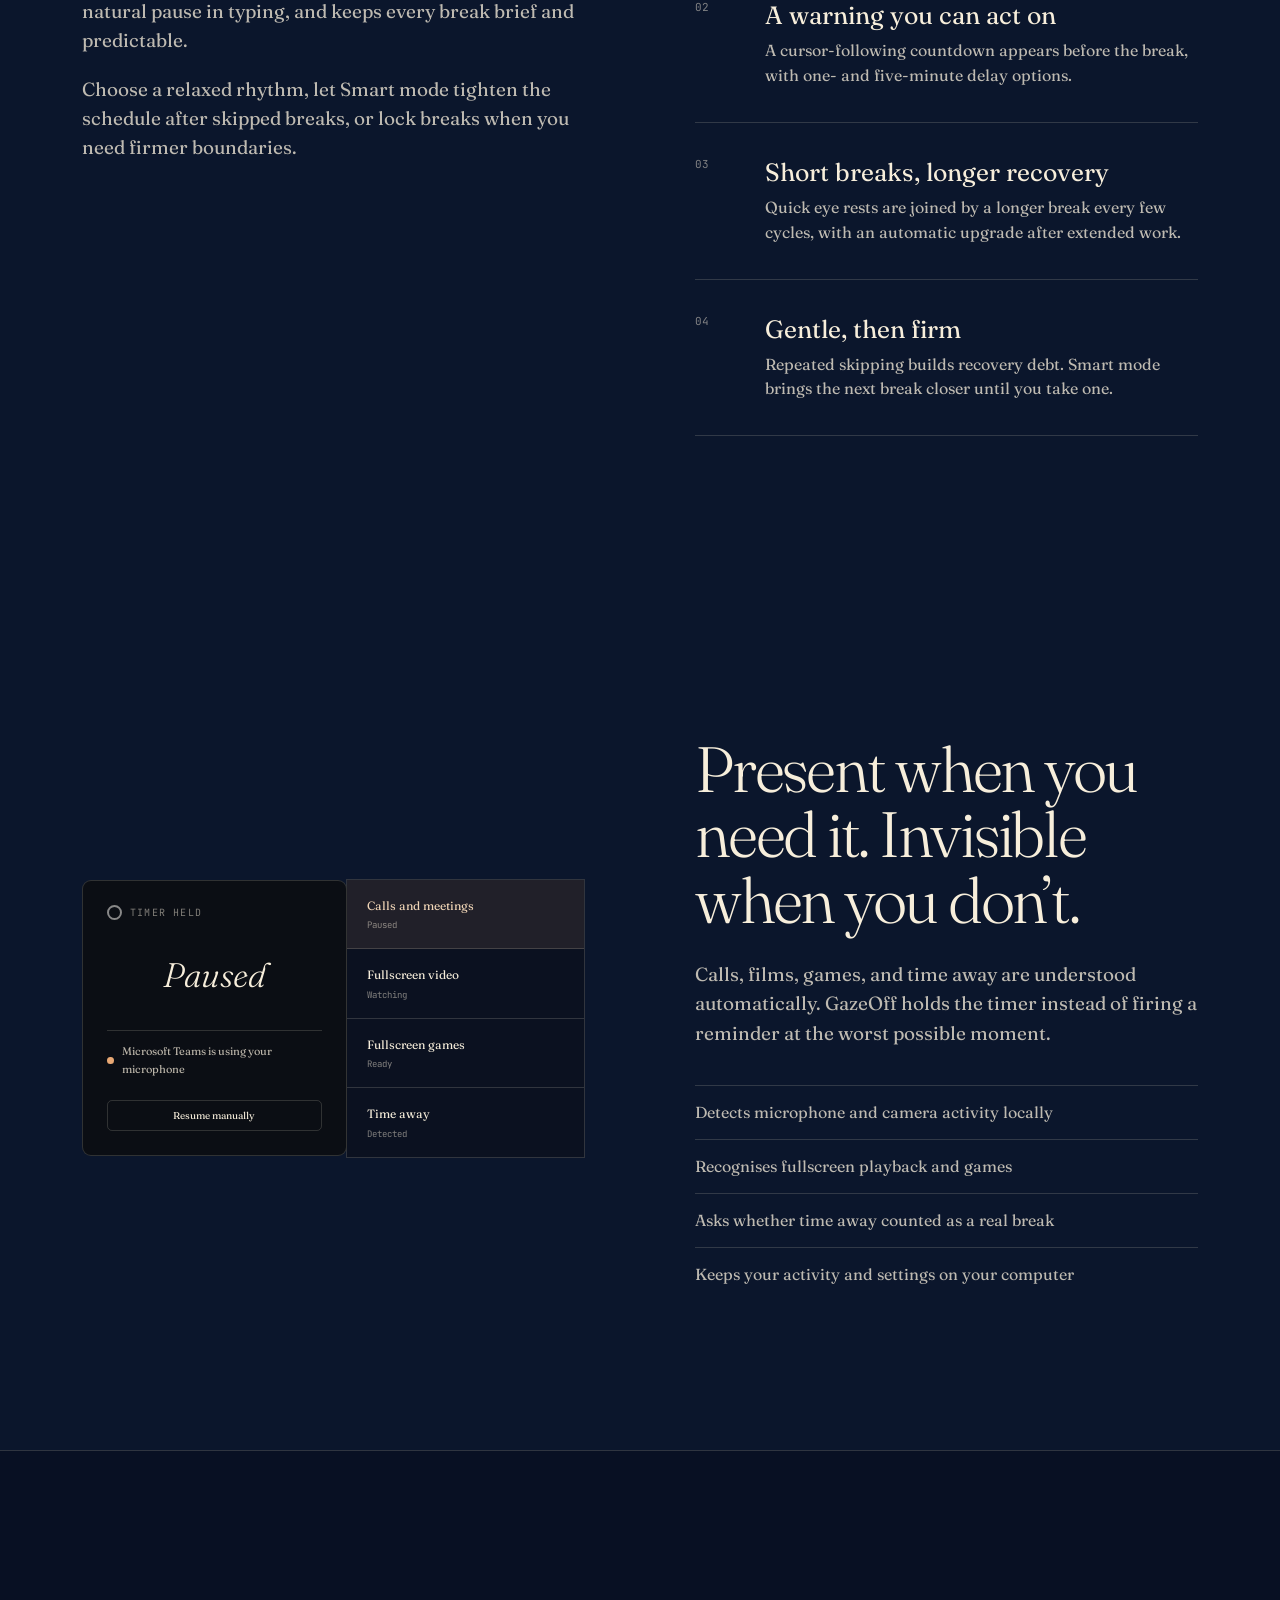
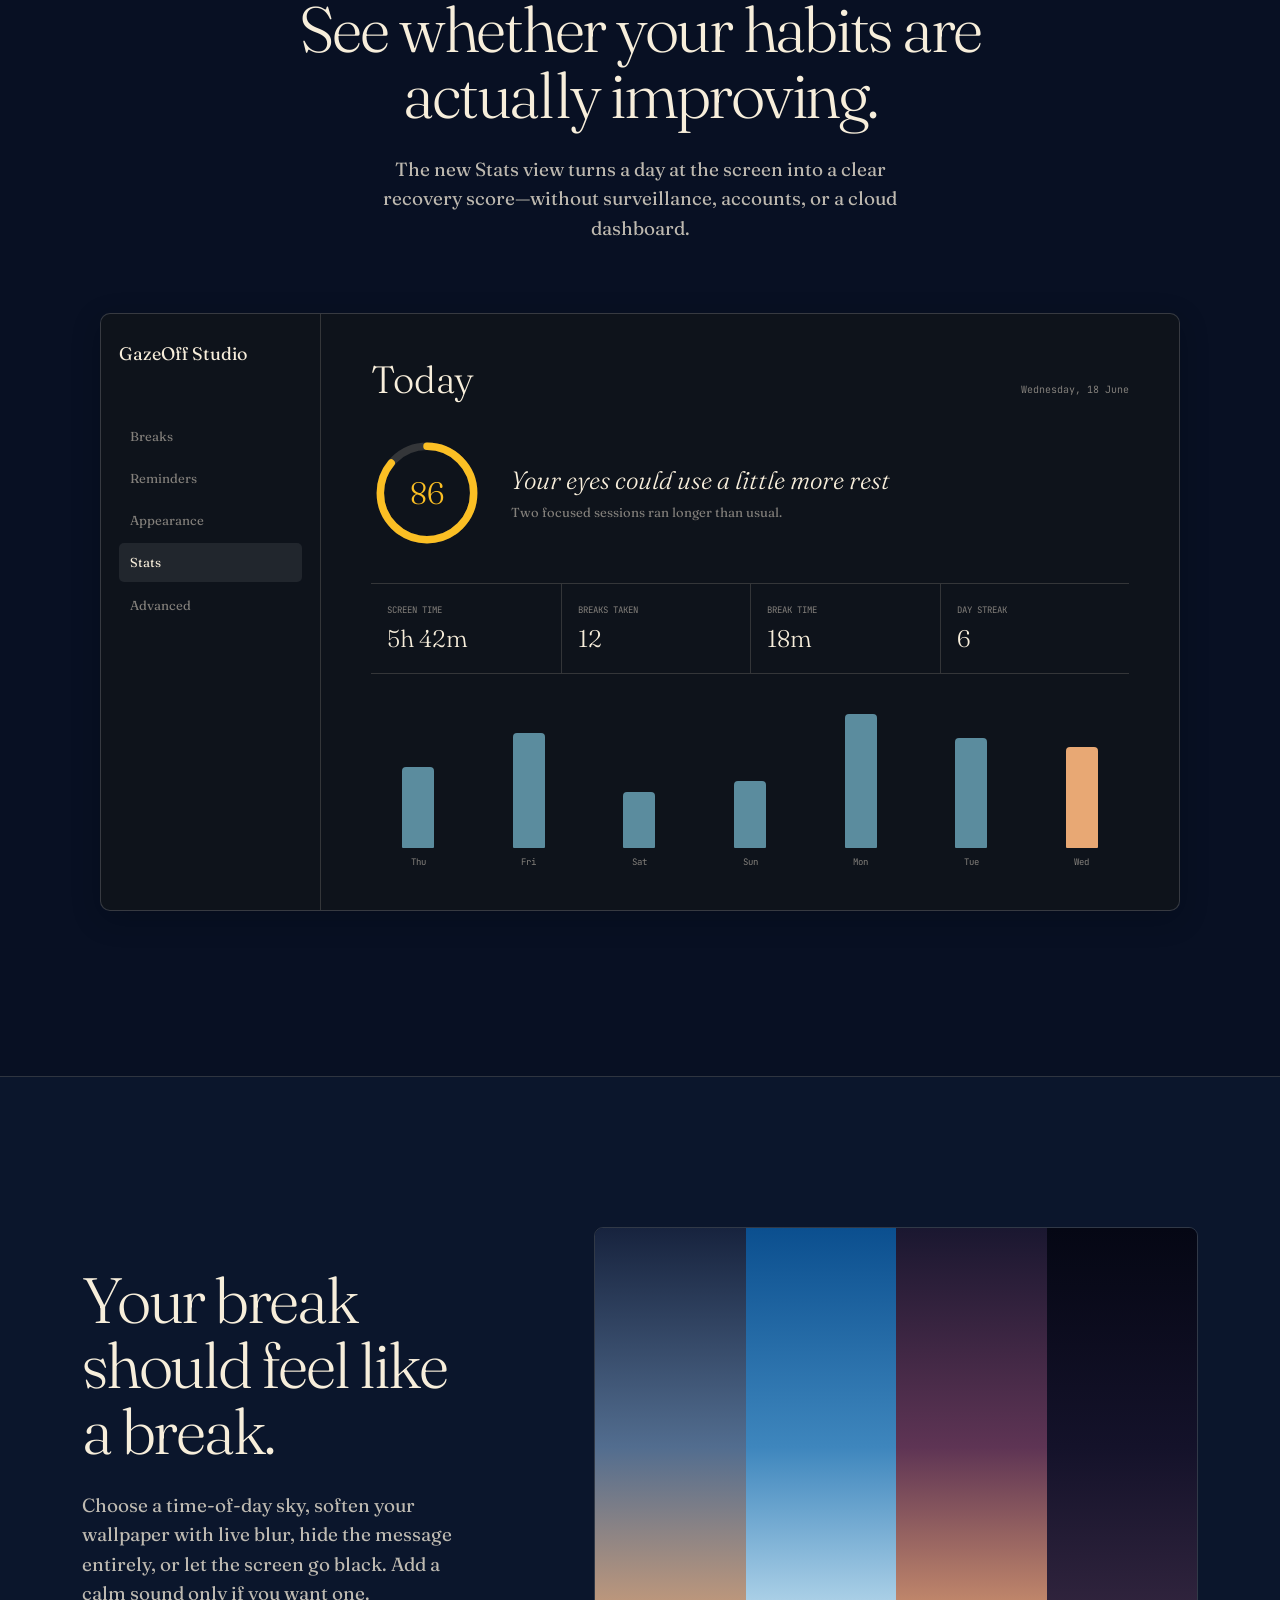
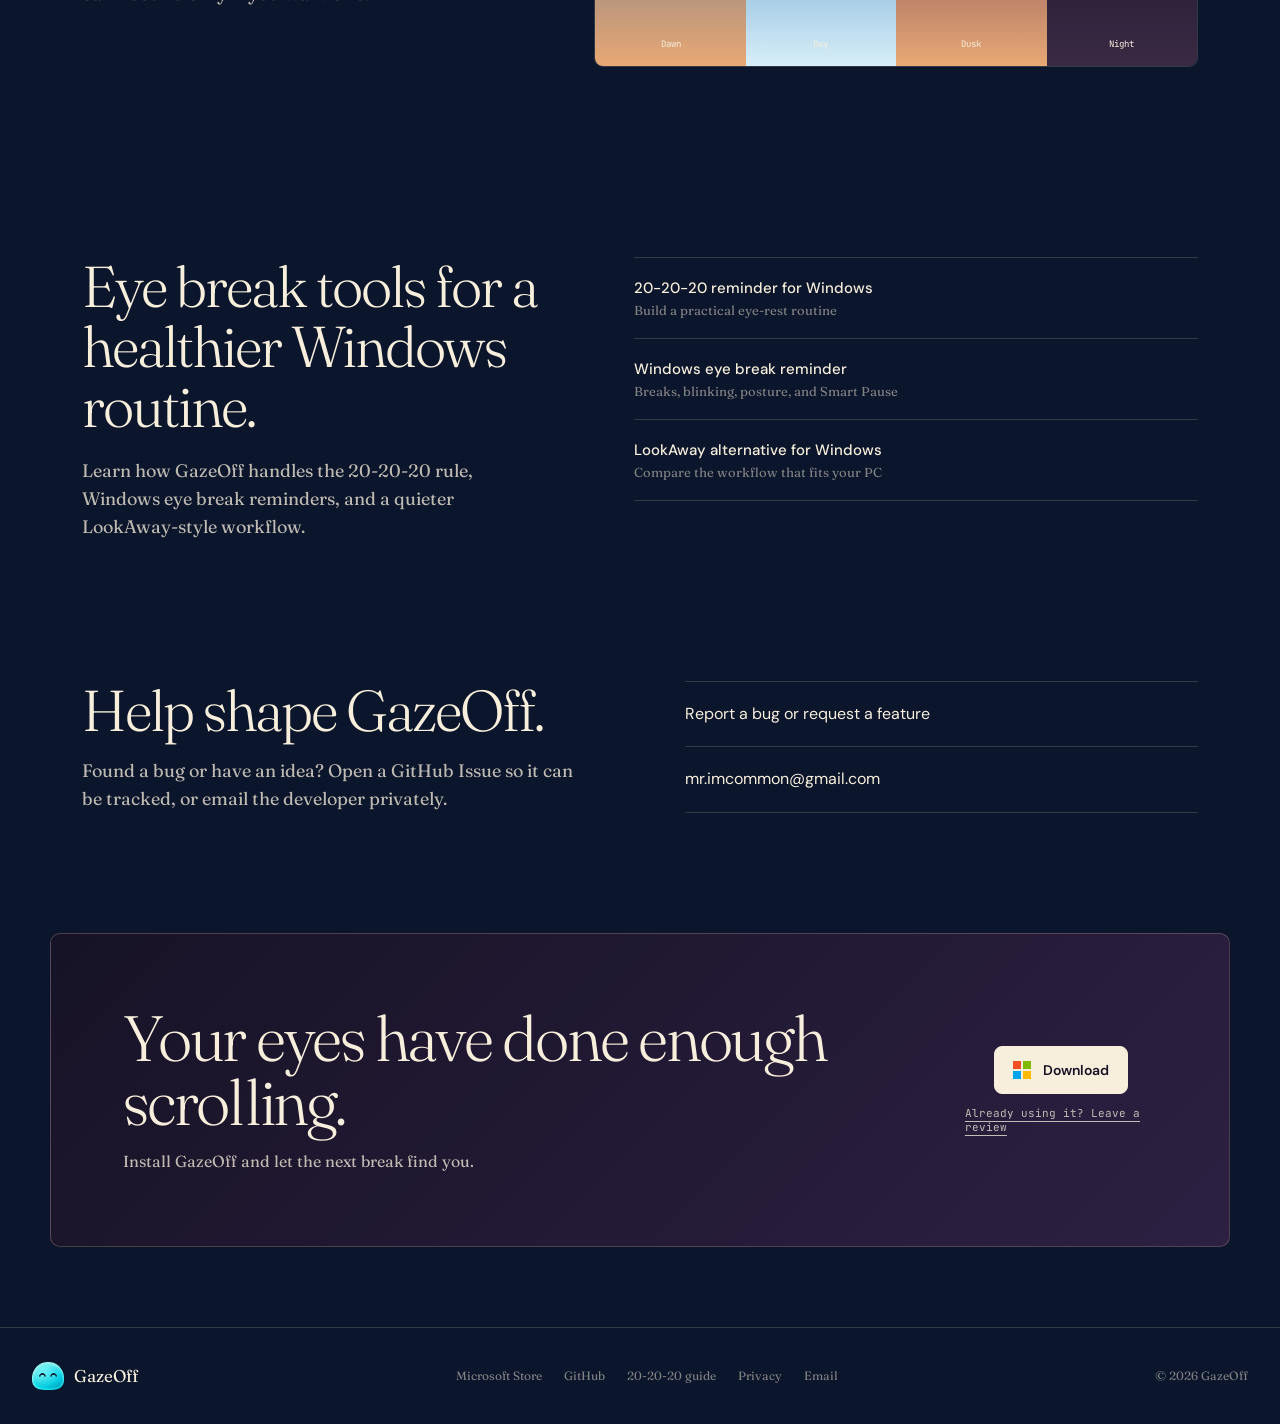
==== commit c2a32772: "Add Bing verification and refine page title" ====
--- a/website/index.html
+++ b/website/index.html
@@ -6,19 +6,20 @@
   <meta name="description" content="GazeOff is a 20-20-20 eye break reminder for Windows with blink and posture reminders, Smart Pause, local stats, and no account.">
   <meta name="keywords" content="20-20-20 reminder, eye break reminder, Windows break reminder, LookAway alternative, blink reminder, posture reminder, eye strain relief, screen break timer, digital wellbeing, productivity breaks, Windows tray app, healthy screen habits">
   <meta name="google-site-verification" content="yxWIubhftSfBCHD8SPsiLVMz_oWYKYlI0zZZ12p9OFM">
+  <meta name="msvalidate.01" content="40C71D21788CC7371F6C75D59742BE83">
   <meta name="theme-color" content="#0b162c">
   <link rel="canonical" href="https://gazeoff.com/">
   <meta property="og:type" content="website">
   <meta property="og:site_name" content="GazeOff">
-  <meta property="og:title" content="GazeOff: 20-20-20 Eye Break Reminder for Windows">
+  <meta property="og:title" content="GazeOff: Eye Breaks Without Breaking Your Flow">
   <meta property="og:description" content="Smart eye breaks, blink reminders, posture nudges, and local recovery tools that respect your flow.">
   <meta property="og:url" content="https://gazeoff.com/">
   <meta property="og:image" content="https://gazeoff.com/assets/gazeoff-social-1200x630.png">
   <meta name="twitter:card" content="summary_large_image">
-  <meta name="twitter:title" content="GazeOff: 20-20-20 Eye Break Reminder for Windows">
+  <meta name="twitter:title" content="GazeOff: Eye Breaks Without Breaking Your Flow">
   <meta name="twitter:description" content="Take better eye breaks without losing your flow.">
   <meta name="twitter:image" content="https://gazeoff.com/assets/gazeoff-social-1200x630.png">
-  <title>GazeOff | Eye Break Reminder for Windows</title>
+  <title>GazeOff | Eye Breaks Without Breaking Your Flow</title>
   <link rel="icon" type="image/png" href="/assets/tray_blob.png">
   <link rel="preconnect" href="https://fonts.googleapis.com">
   <link rel="preconnect" href="https://fonts.gstatic.com" crossorigin>
